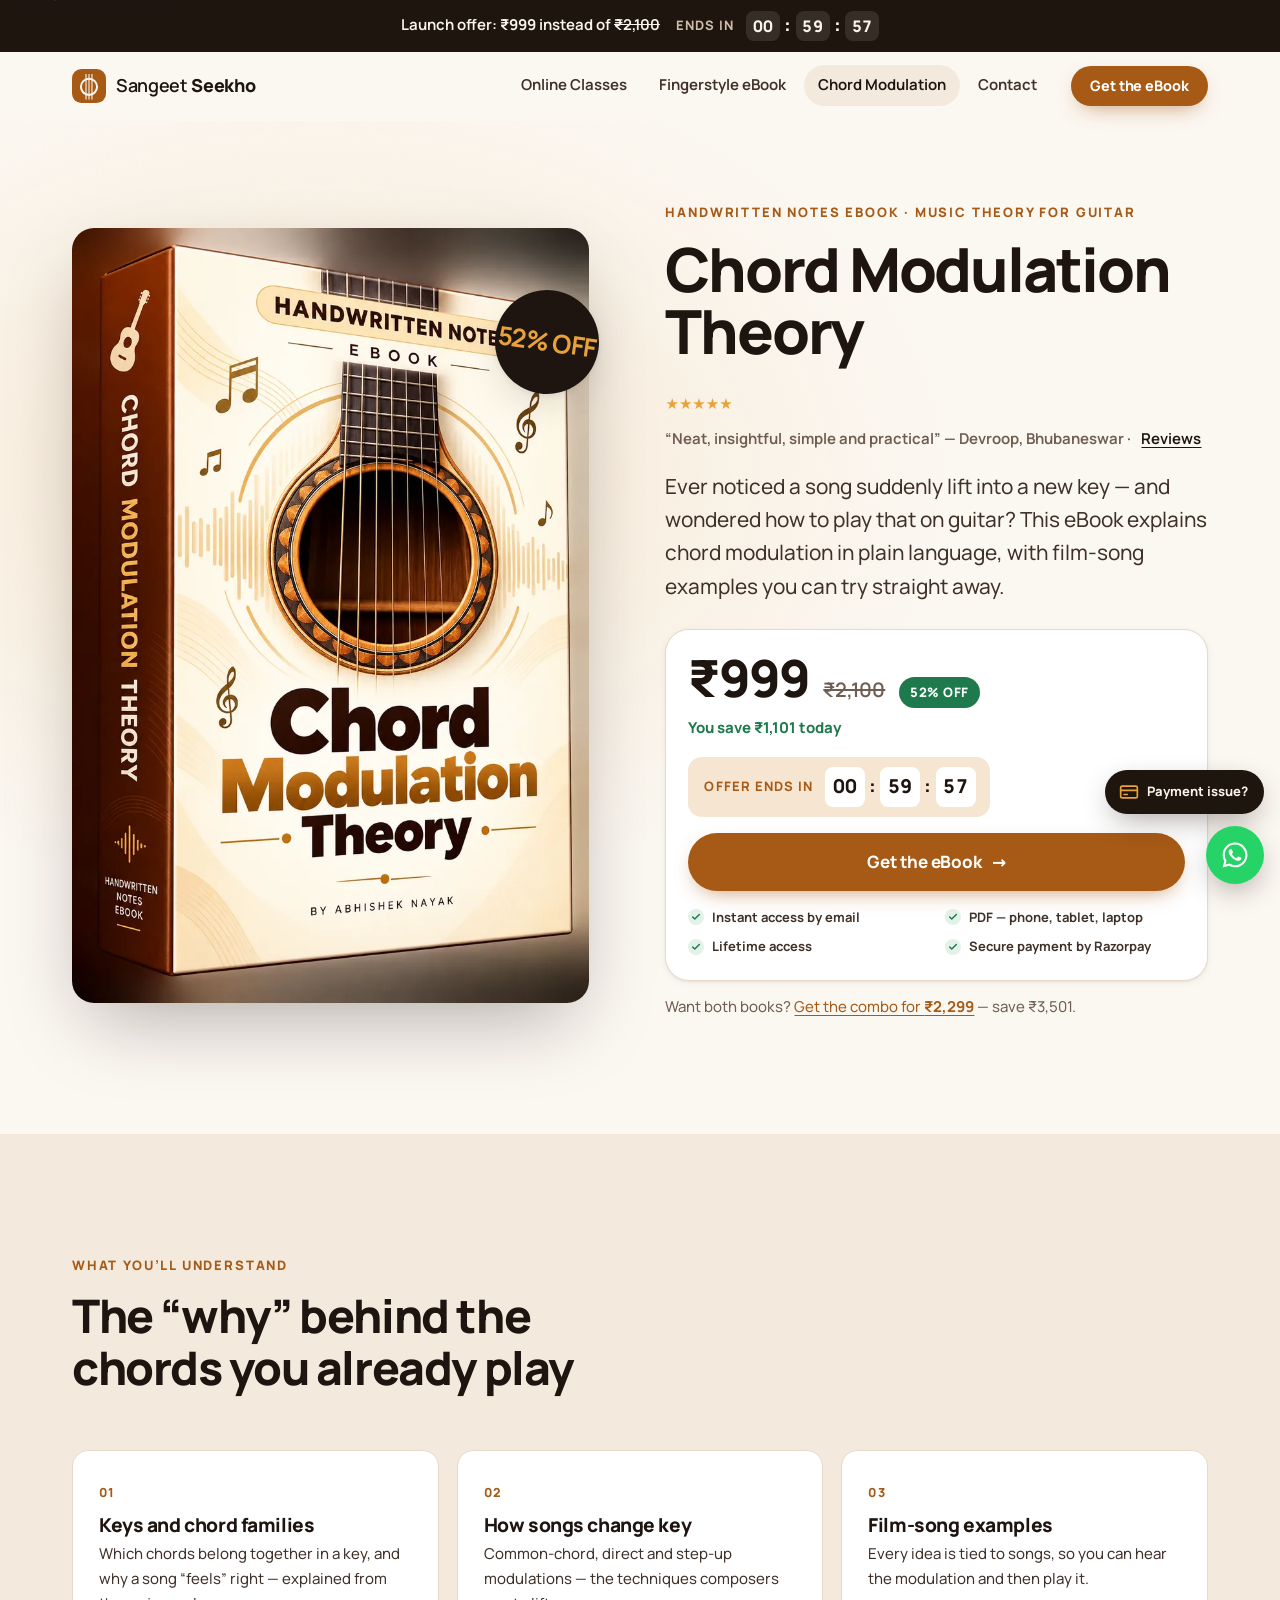
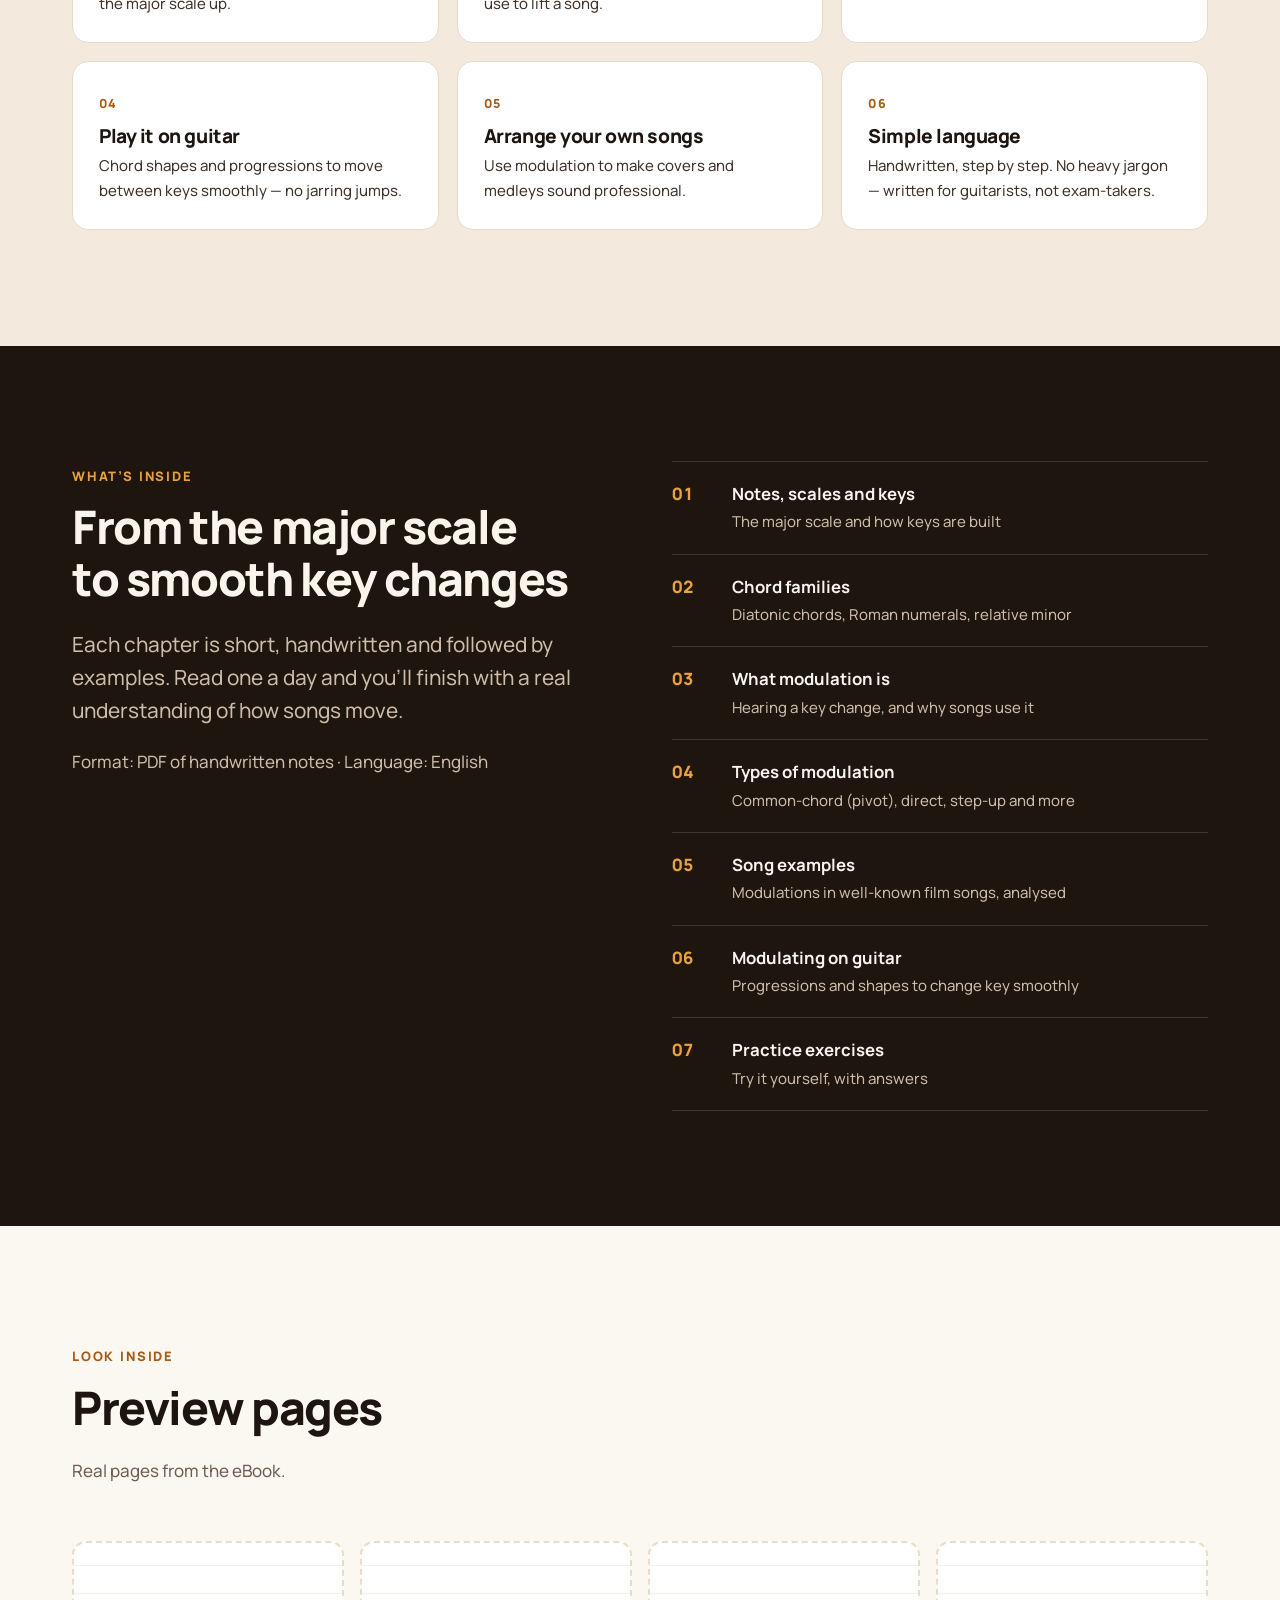
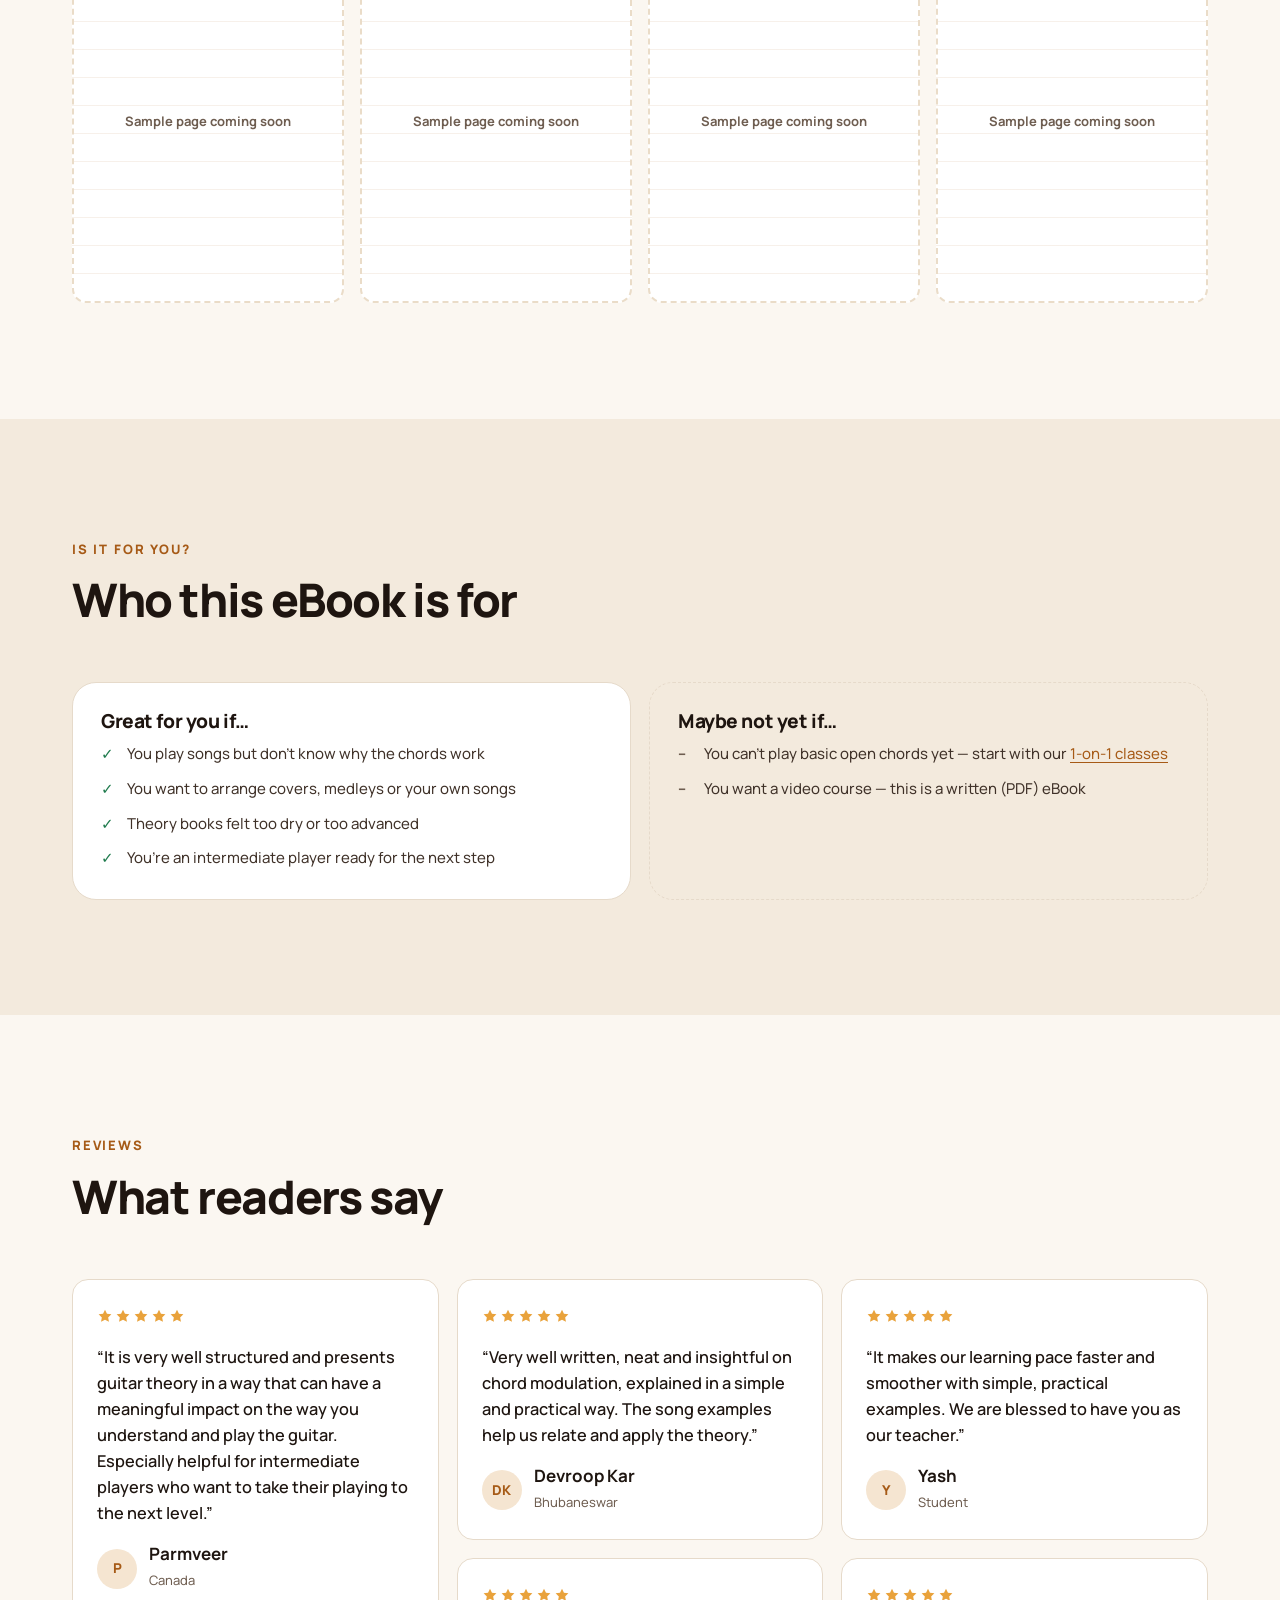
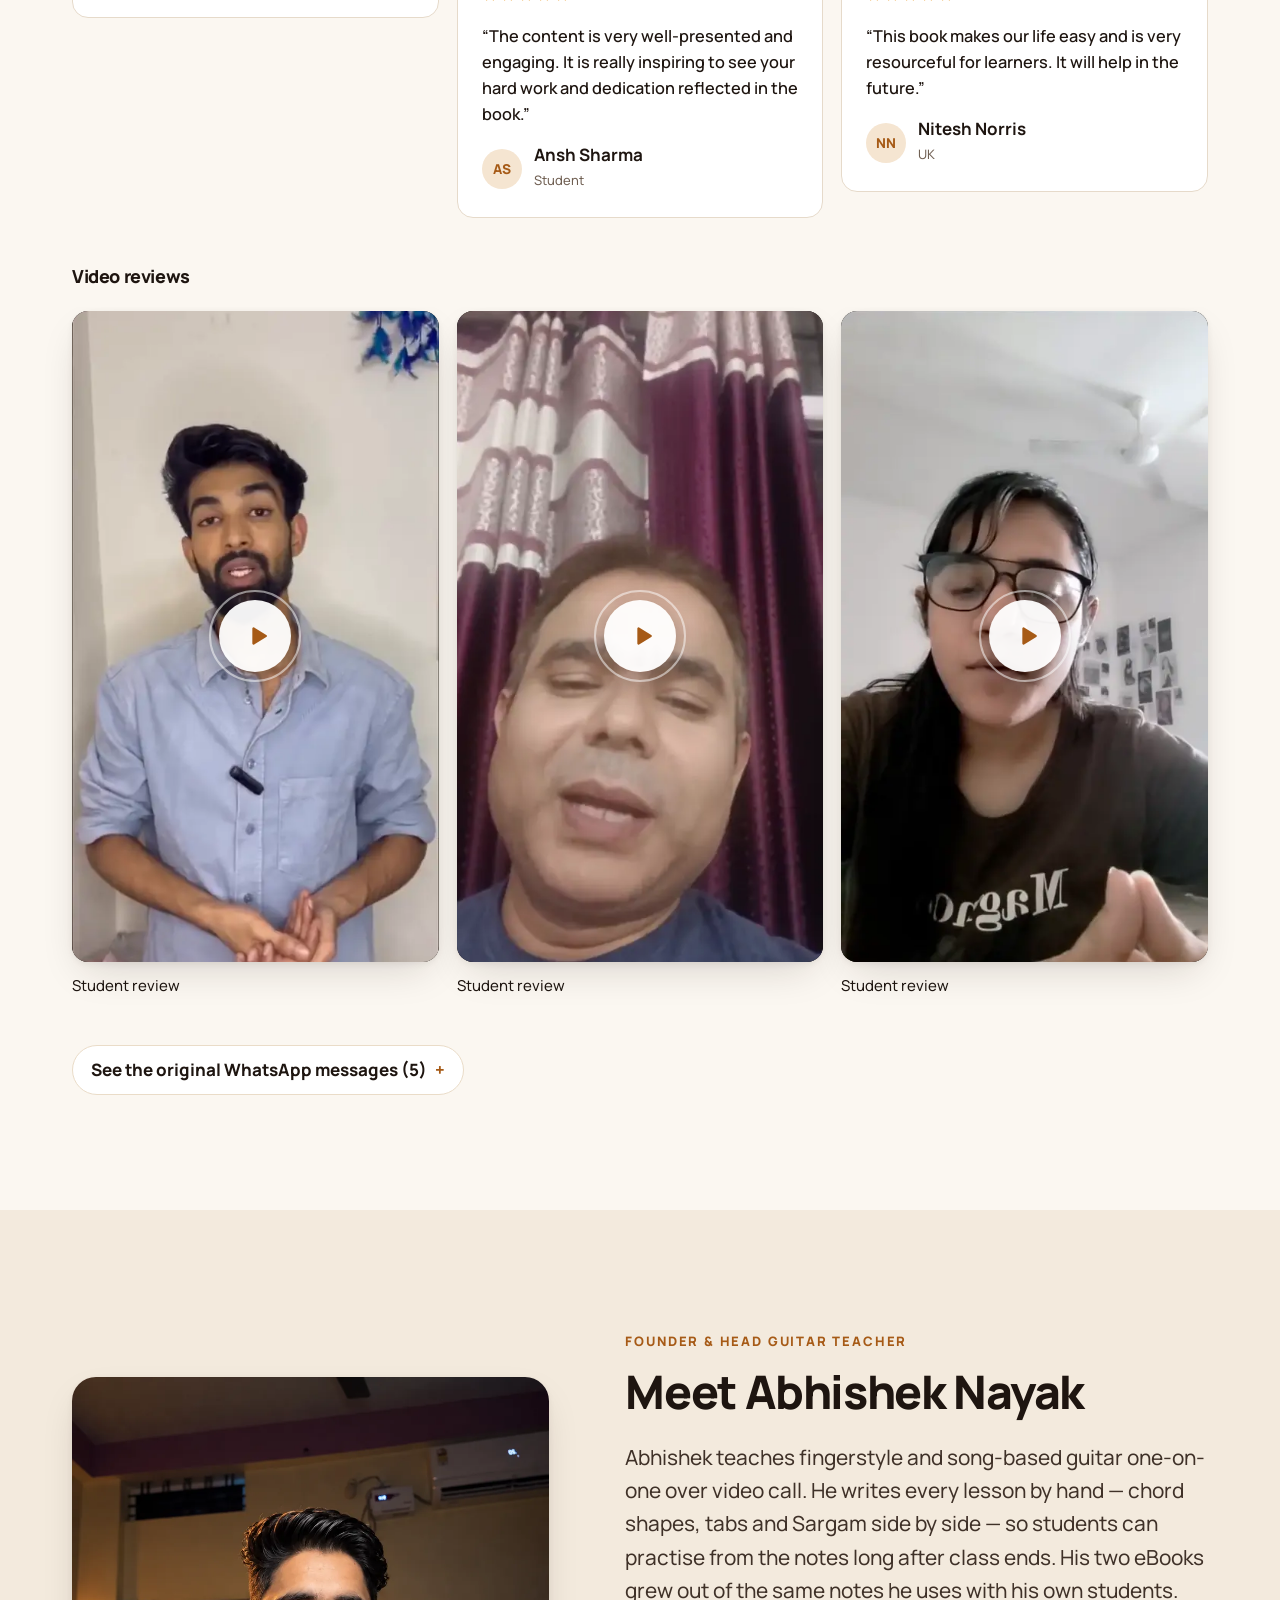
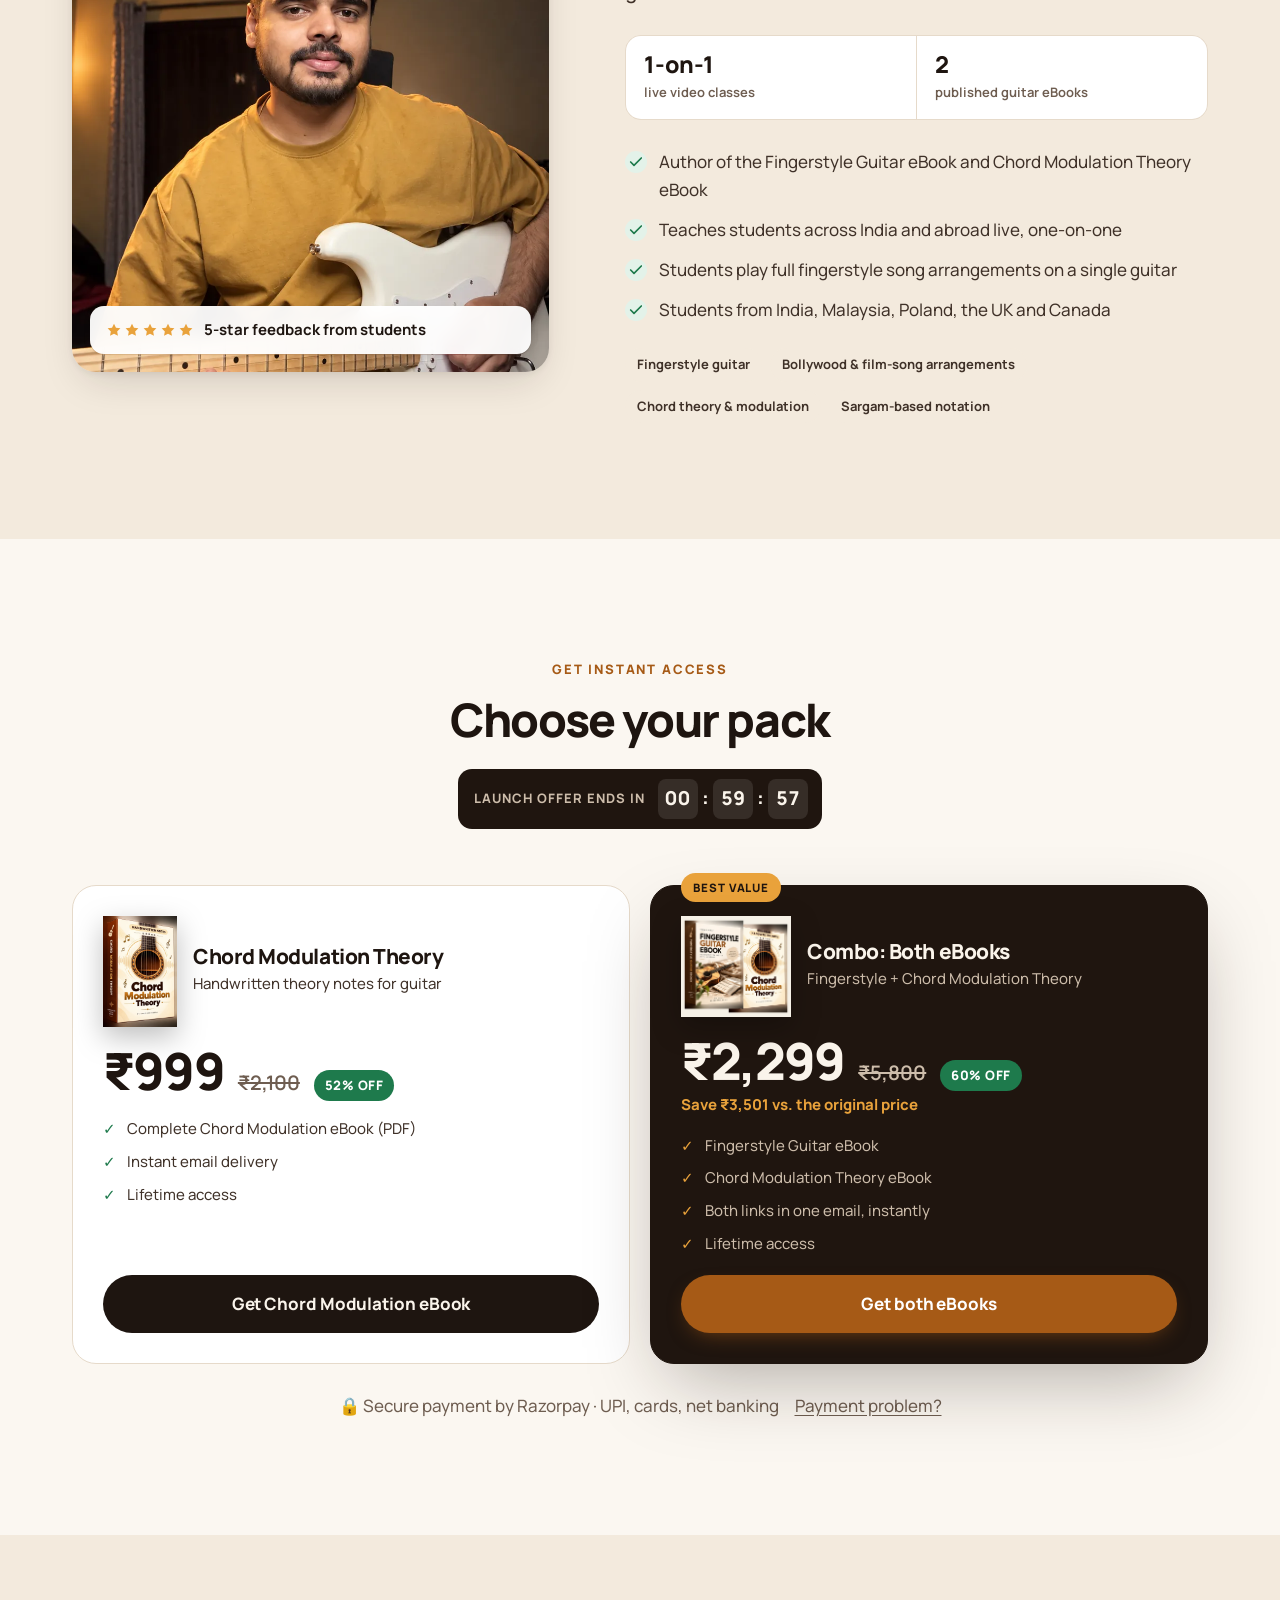
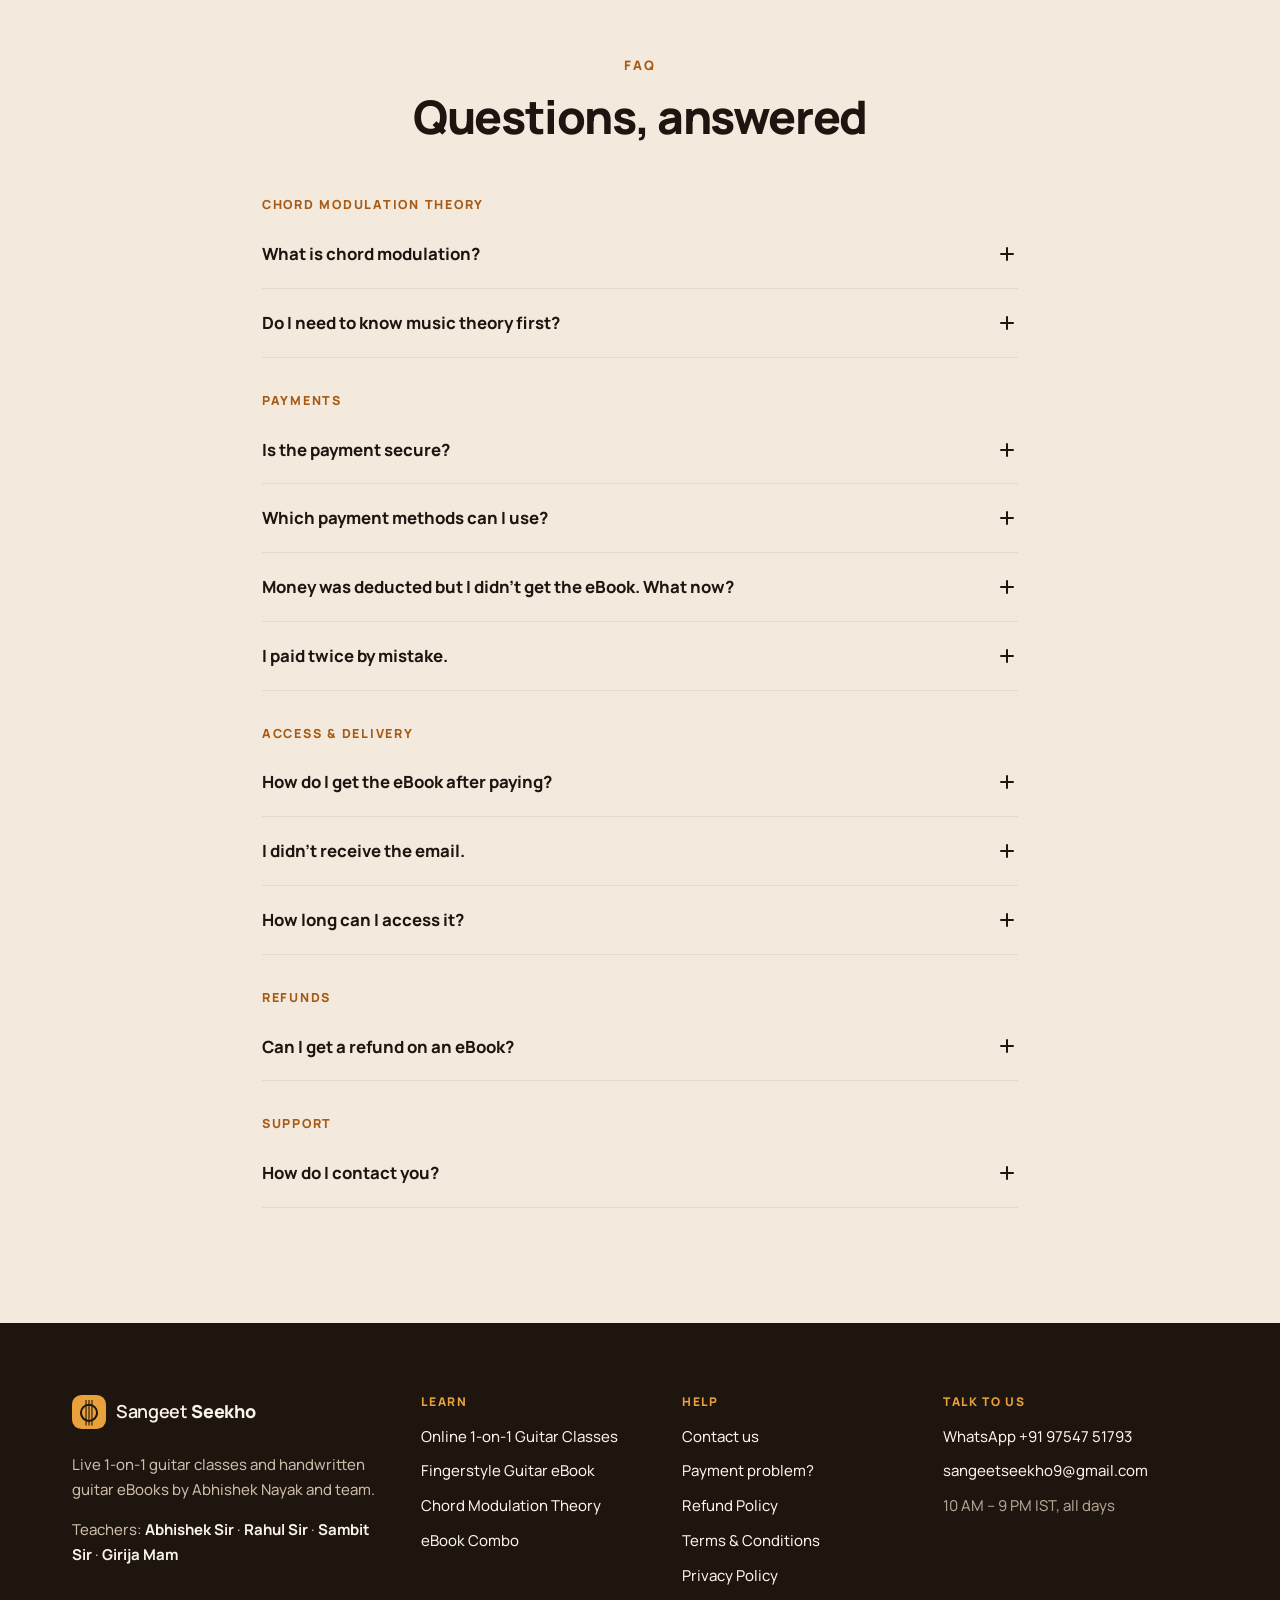
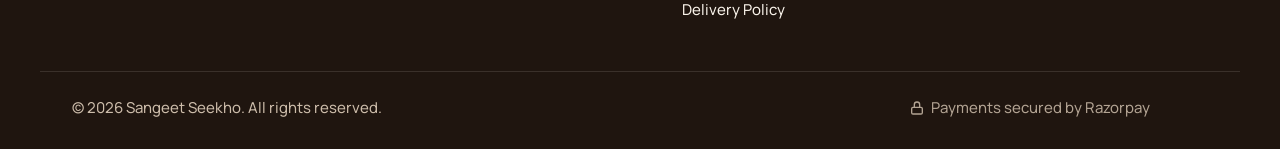
==== chord-modulation-theory/index.html @ 3597a242 "Add files via upload" ====
<!doctype html>
<html lang="en-IN">
<head>
  <meta charset="utf-8">
  <meta name="viewport" content="width=device-width, initial-scale=1, viewport-fit=cover">
  <title>Chord Modulation Theory eBook — Handwritten Notes | Sangeet Seekho</title>
  <meta name="description" content="Chord Modulation Theory eBook by Abhishek Nayak: understand how and why songs change key, with film-song examples, explained simply for guitarists. Instant PDF access.">
  <link rel="canonical" href="https://sangeetseekho.com/chord-modulation-theory/">
  <meta name="theme-color" content="#1F150F">
  <meta property="og:type" content="product">
  <meta property="og:site_name" content="Sangeet Seekho">
  <meta property="og:locale" content="en_IN">
  <meta property="og:url" content="https://sangeetseekho.com/chord-modulation-theory/">
  <meta property="og:title" content="Chord Modulation Theory eBook — Handwritten Notes">
  <meta property="og:description" content="How and why songs change key — explained simply for guitarists, with film-song examples. Instant PDF access.">
  <meta property="og:image" content="https://sangeetseekho.com/assets/img/og/og-chord-modulation.jpg">
  <meta property="og:image:width" content="1200">
  <meta property="og:image:height" content="630">
  <meta name="twitter:card" content="summary_large_image">
  <meta name="twitter:image" content="https://sangeetseekho.com/assets/img/og/og-chord-modulation.jpg">
  <link rel="icon" href="/favicon.ico" sizes="any">
  <link rel="icon" type="image/png" sizes="192x192" href="/assets/img/brand/icon-192.png">
  <link rel="apple-touch-icon" href="/assets/img/brand/icon-180.png">
  <link rel="manifest" href="/site.webmanifest">
  <link rel="preload" href="/assets/fonts/manrope-latin.woff2" as="font" type="font/woff2" crossorigin>
  <link rel="preconnect" href="https://checkout.razorpay.com">
  <link rel="preload" as="image" type="image/webp" href="/assets/img/ebooks/chord-modulation-cover.webp">
  <link rel="stylesheet" href="/css/base.css">
  <link rel="stylesheet" href="/css/components.css">
  <link rel="stylesheet" href="/css/sections.css">
  <script type="module" src="/js/pages/ebook.js"></script>
</head>
<body class="page-ebook" data-product="chord">
  <div class="offer-bar">
    <div class="container">
      <span>Launch offer: <b data-price="chord"></b> instead of <s data-mrp="chord"></s></span>
      <span class="offer-timer" data-offer-timer><span class="offer-timer-label" data-offer-label>Ends in</span><span class="offer-timer-clock"><span data-t="h">01</span>:<span data-t="m">00</span>:<span data-t="s">00</span></span></span>
    </div>
  </div>
  <header class="site-header" data-site-header></header>

  <main id="main">
    <section class="pdp-hero" aria-labelledby="pdp-title">
      <div class="container pdp-grid">
        <div class="pdp-cover">
          <picture>
            <source type="image/webp" srcset="/assets/img/ebooks/chord-modulation-cover-480.webp 480w, /assets/img/ebooks/chord-modulation-cover.webp 800w" sizes="(max-width: 900px) 320px, 520px">
            <img src="/assets/img/ebooks/chord-modulation-cover.jpg" alt="Chord Modulation Theory eBook cover — handwritten notes by Abhishek Nayak" width="800" height="1200" fetchpriority="high">
          </picture>
          <div class="pdp-cover-badge" aria-hidden="true"><span><b data-off="chord"></b></span></div>
        </div>
        <div class="pdp-copy">
          <p class="eyebrow">Handwritten notes eBook · Music theory for guitar</p>
          <h1 id="pdp-title">Chord Modulation Theory</h1>
          <p class="pdp-rating"><span class="stars" aria-hidden="true">★★★★★</span> “Neat, insightful, simple and practical” — Devroop, Bhubaneswar · <a href="#reviews">Reviews</a></p>
          <p class="lead">Ever noticed a song suddenly lift into a new key — and wondered how to play that on guitar? This eBook explains chord modulation in plain language, with film-song examples you can try straight away.</p>
          <div class="pdp-buy">
            <div>
              <div class="price"><span class="price-now" data-price="chord"></span><span class="price-was" data-mrp="chord"></span><span class="price-off" data-off="chord"></span></div>
              <p class="price-save">You save <span data-save="chord"></span> today</p>
            </div>
            <span class="offer-timer offer-timer--light" data-offer-timer><span class="offer-timer-label" data-offer-label>Offer ends in</span><span class="offer-timer-clock"><span data-t="h">01</span>:<span data-t="m">00</span>:<span data-t="s">00</span></span></span>
            <button type="button" class="btn btn--primary btn--lg btn--block" data-buy="chord" data-hero-cta>Get the eBook <span class="btn-arrow">→</span></button>
            <ul class="pdp-assure">
              <li>Instant access by email</li><li>PDF — phone, tablet, laptop</li><li>Lifetime access</li><li>Secure payment by Razorpay</li>
            </ul>
          </div>
          <p class="returning-note" data-returning hidden></p>
          <p class="muted" style="margin-top:14px;font-size:.9375rem">Want both books? <a href="#combo">Get the combo for <b data-price="combo"></b></a> — save <span data-save="combo"></span>.</p>
        </div>
      </div>
    </section>

    <section class="section section--sand" aria-labelledby="benefits-title">
      <div class="container">
        <div class="section-head"><p class="eyebrow">What you’ll understand</p><h2 id="benefits-title">The “why” behind the chords you already play</h2></div>
        <!-- ✏️ EDIT benefits -->
        <div class="benefits">
          <article class="benefit" data-reveal><span class="benefit-num">01</span><h3>Keys and chord families</h3><p>Which chords belong together in a key, and why a song “feels” right — explained from the major scale up.</p></article>
          <article class="benefit" data-reveal><span class="benefit-num">02</span><h3>How songs change key</h3><p>Common-chord, direct and step-up modulations — the techniques composers use to lift a song.</p></article>
          <article class="benefit" data-reveal><span class="benefit-num">03</span><h3>Film-song examples</h3><p>Every idea is tied to songs, so you can hear the modulation and then play it.</p></article>
          <article class="benefit" data-reveal><span class="benefit-num">04</span><h3>Play it on guitar</h3><p>Chord shapes and progressions to move between keys smoothly — no jarring jumps.</p></article>
          <article class="benefit" data-reveal><span class="benefit-num">05</span><h3>Arrange your own songs</h3><p>Use modulation to make covers and medleys sound professional.</p></article>
          <article class="benefit" data-reveal><span class="benefit-num">06</span><h3>Simple language</h3><p>Handwritten, step by step. No heavy jargon — written for guitarists, not exam-takers.</p></article>
        </div>
      </div>
    </section>

    <section class="section section--dark" aria-labelledby="inside-title">
      <div class="container inside">
        <div>
          <p class="eyebrow">What’s inside</p>
          <h2 id="inside-title">From the major scale to smooth key changes</h2>
          <p class="lead">Each chapter is short, handwritten and followed by examples. Read one a day and you’ll finish with a real understanding of how songs move.</p>
          <p class="muted" style="color:var(--on-dark-muted)">Format: PDF of handwritten notes · Language: English</p>
        </div>
        <!-- ✏️ SAMPLE chapter list — replace with the real table of contents -->
        <ol class="chapters">
          <li><div><b>Notes, scales and keys</b><span>The major scale and how keys are built</span></div></li>
          <li><div><b>Chord families</b><span>Diatonic chords, Roman numerals, relative minor</span></div></li>
          <li><div><b>What modulation is</b><span>Hearing a key change, and why songs use it</span></div></li>
          <li><div><b>Types of modulation</b><span>Common-chord (pivot), direct, step-up and more</span></div></li>
          <li><div><b>Song examples</b><span>Modulations in well-known film songs, analysed</span></div></li>
          <li><div><b>Modulating on guitar</b><span>Progressions and shapes to change key smoothly</span></div></li>
          <li><div><b>Practice exercises</b><span>Try it yourself, with answers</span></div></li>
        </ol>
      </div>
    </section>

    <section class="section" aria-labelledby="preview-title">
      <div class="container">
        <div class="section-head"><p class="eyebrow">Look inside</p><h2 id="preview-title">Preview pages</h2><p class="muted">Real pages from the eBook.</p></div>
        <!-- ✏️ Replace a placeholder with: <figure class="preview"><img src="/assets/img/ebooks/previews/chord-1.jpg" alt="Page from the Chord Modulation eBook" loading="lazy"></figure> -->
        <div class="previews">
          <figure class="preview preview--empty">Sample page coming soon</figure>
          <figure class="preview preview--empty">Sample page coming soon</figure>
          <figure class="preview preview--empty">Sample page coming soon</figure>
          <figure class="preview preview--empty">Sample page coming soon</figure>
        </div>
      </div>
    </section>

    <section class="section section--sand" aria-labelledby="who-title">
      <div class="container">
        <div class="section-head"><p class="eyebrow">Is it for you?</p><h2 id="who-title">Who this eBook is for</h2></div>
        <div class="who">
          <div class="who-card"><h3>Great for you if…</h3><ul>
            <li>You play songs but don’t know why the chords work</li>
            <li>You want to arrange covers, medleys or your own songs</li>
            <li>Theory books felt too dry or too advanced</li>
            <li>You’re an intermediate player ready for the next step</li>
          </ul></div>
          <div class="who-card who-card--no"><h3>Maybe not yet if…</h3><ul>
            <li>You can’t play basic open chords yet — start with our <a href="/">1-on-1 classes</a></li>
            <li>You want a video course — this is a written (PDF) eBook</li>
          </ul></div>
        </div>
      </div>
    </section>

    <section class="section" id="reviews" aria-labelledby="reviews-title">
      <div class="container">
        <div class="section-head"><p class="eyebrow">Reviews</p><h2 id="reviews-title">What readers say</h2></div>
        <div data-reviews="chord" data-review-kinds="text,video,image"></div>
      </div>
    </section>

    <section class="section section--sand" aria-labelledby="teacher-title">
      <div class="container"><div class="founder" data-founder></div></div>
    </section>

    <section class="section" id="pricing" aria-labelledby="pricing-title">
      <div class="container">
        <div class="section-head section-head--center">
          <p class="eyebrow">Get instant access</p>
          <h2 id="pricing-title">Choose your pack</h2>
          <span class="offer-timer" data-offer-timer><span class="offer-timer-label" data-offer-label>Launch offer ends in</span><span class="offer-timer-clock"><span data-t="h">01</span>:<span data-t="m">00</span>:<span data-t="s">00</span></span></span>
        </div>
        <div class="pricing">
          <article class="plan">
            <div class="plan-top">
              <picture><source srcset="/assets/img/ebooks/chord-modulation-cover-480.webp" type="image/webp"><img src="/assets/img/ebooks/chord-modulation-cover-480.jpg" alt="" width="480" height="720" loading="lazy"></picture>
              <div><h3>Chord Modulation Theory</h3><p class="plan-sub">Handwritten theory notes for guitar</p></div>
            </div>
            <div>
              <div class="price"><span class="price-now" data-price="chord"></span><span class="price-was" data-mrp="chord"></span><span class="price-off" data-off="chord"></span></div>
              <ul style="margin-top:16px"><li>Complete Chord Modulation eBook (PDF)</li><li>Instant email delivery</li><li>Lifetime access</li></ul>
            </div>
            <button type="button" class="btn btn--dark btn--lg btn--block" data-buy="chord">Get Chord Modulation eBook</button>
          </article>
          <article class="plan plan--best" id="combo">
            <span class="plan-ribbon">Best value</span>
            <div class="plan-top">
              <picture><source srcset="/assets/img/ebooks/combo-covers.webp" type="image/webp"><img src="/assets/img/ebooks/combo-covers.jpg" alt="" width="900" height="825" loading="lazy" style="width:110px"></picture>
              <div><h3>Combo: Both eBooks</h3><p class="plan-sub">Fingerstyle + Chord Modulation Theory</p></div>
            </div>
            <div>
              <div class="price"><span class="price-now" data-price="combo"></span><span class="price-was" data-mrp="combo"></span><span class="price-off" data-off="combo"></span></div>
              <p class="price-save">Save <span data-save="combo"></span> vs. the original price</p>
              <ul style="margin-top:16px"><li>Fingerstyle Guitar eBook</li><li>Chord Modulation Theory eBook</li><li>Both links in one email, instantly</li><li>Lifetime access</li></ul>
            </div>
            <button type="button" class="btn btn--primary btn--lg btn--block" data-buy="combo">Get both eBooks</button>
          </article>
        </div>
        <div class="pricing-foot muted"><span>🔒 Secure payment by Razorpay · UPI, cards, net banking</span><button type="button" class="linklike" data-open-payment-help>Payment problem?</button></div>
      </div>
    </section>

    <section class="section section--sand" id="faq" aria-labelledby="faq-title">
      <div class="container container--narrow">
        <div class="section-head section-head--center"><p class="eyebrow">FAQ</p><h2 id="faq-title">Questions, answered</h2></div>
        <div data-faq="chord,payments,access,refunds,support"></div>
      </div>
    </section>
  </main>

  <div class="buybar">
    <div class="buybar-price"><b data-price="chord"></b><s data-mrp="chord"></s><small>Chord Modulation Theory</small></div>
    <button type="button" class="btn btn--primary" data-buy="chord">Get the eBook</button>
  </div>
  <footer class="site-footer" data-site-footer></footer>
</body>
</html>
---- css/base.css ----
/* =========================================================
   SANGEET SEEKHO — DESIGN TOKENS + BASE
   Change brand colours here and the whole site follows.
   ========================================================= */
/* Manrope (self-hosted, SIL Open Font License) — variable weight 200–800 */
@font-face { font-family: 'Manrope'; font-style: normal; font-weight: 200 800; font-display: swap; src: url('/assets/fonts/manrope-latin.woff2') format('woff2'); unicode-range: U+0000-00FF, U+0131, U+0152-0153, U+02BB-02BC, U+02C6, U+02DA, U+02DC, U+0304, U+0308, U+0329, U+2000-206F, U+20AC, U+2122, U+2191, U+2193, U+2212, U+2215, U+FEFF, U+FFFD; }
@font-face { font-family: 'Manrope'; font-style: normal; font-weight: 200 800; font-display: swap; src: url('/assets/fonts/manrope-latin-ext.woff2') format('woff2'); unicode-range: U+0100-02BA, U+02BD-02C5, U+02C7-02CC, U+02CE-02D7, U+02DD-02FF, U+0304, U+0308, U+0329, U+1D00-1DBF, U+1E00-1E9F, U+1EF2-1EFF, U+2020, U+20A0-20AB, U+20AD-20C0, U+2113, U+2C60-2C7F, U+A720-A7FF; }

:root {
  /* Colour */
  --bg: #FBF7F1;            /* warm paper */
  --surface: #FFFFFF;
  --sand: #F3EADD;          /* alternate section */
  --sand-2: #EADCC8;
  --line: #E6DACA;
  --ink: #1E1510;           /* headings */
  --ink-2: #3F3128;         /* body */
  --muted: #6E5D50;
  --espresso: #1F150F;      /* dark sections */
  --espresso-2: #2C1F17;
  --on-dark: #FAF4EB;
  --on-dark-muted: #CDBDAB;
  --brand: #A65A16;         /* copper — buttons, links (AA on white) */
  --brand-hover: #8E4C12;
  --brand-soft: #F5E5D1;
  --gold: #E9A23B;          /* accents on dark */
  --success: #1E7A4C;
  --success-soft: #E3F2E9;
  --danger: #B3261E;
  --danger-soft: #FBE9E7;
  --warn: #8A5A00;
  --warn-soft: #FFF3D6;
  --wa: #25D366;
  --wa-ink: #0B2E1A;

  /* Type */
  --font: 'Manrope', system-ui, -apple-system, 'Segoe UI', Roboto, 'Helvetica Neue', Arial, sans-serif;
  --fs-xs: .8125rem;
  --fs-sm: .9375rem;
  --fs-base: 1.0625rem;
  --fs-lg: clamp(1.125rem, 1.05rem + .35vw, 1.3rem);
  --fs-h5: 1.125rem;
  --fs-h4: clamp(1.25rem, 1.15rem + .5vw, 1.5rem);
  --fs-h3: clamp(1.4rem, 1.2rem + .9vw, 1.9rem);
  --fs-h2: clamp(1.85rem, 1.45rem + 1.8vw, 2.9rem);
  --fs-h1: clamp(2.3rem, 1.6rem + 3.2vw, 4.25rem);

  /* Space & shape */
  --gutter: clamp(16px, 4vw, 32px);
  --section: clamp(64px, 9vw, 120px);
  --radius-sm: 10px;
  --radius: 16px;
  --radius-lg: 24px;
  --shadow-sm: 0 1px 2px rgba(31, 21, 15, .06), 0 2px 8px rgba(31, 21, 15, .05);
  --shadow: 0 2px 6px rgba(31, 21, 15, .06), 0 16px 40px -12px rgba(31, 21, 15, .18);
  --shadow-lg: 0 30px 80px -20px rgba(31, 21, 15, .35);
  --ease: cubic-bezier(.2, .7, .2, 1);
  --header-h: 68px;
  --float-bottom: 16px;
}

*, *::before, *::after { box-sizing: border-box; }
html { -webkit-text-size-adjust: 100%; text-size-adjust: 100%; scroll-behavior: smooth; scroll-padding-top: calc(var(--header-h) + 12px); }
@media (prefers-reduced-motion: reduce) { html { scroll-behavior: auto; } *, *::before, *::after { animation-duration: .01ms !important; transition-duration: .01ms !important; } }
html.dialog-open { overflow: hidden; }
body {
  margin: 0; background: var(--bg); color: var(--ink-2);
  font-family: var(--font); font-size: var(--fs-base); line-height: 1.65; font-weight: 450;
  -webkit-font-smoothing: antialiased; -moz-osx-font-smoothing: grayscale; text-rendering: optimizeLegibility;
  overflow-x: hidden;
}
img, video, svg, picture { display: block; max-width: 100%; }
img { height: auto; }
a { color: var(--brand); text-underline-offset: 3px; text-decoration-thickness: 1px; }
a:hover { color: var(--brand-hover); }
button, input, select, textarea { font: inherit; color: inherit; }
button { cursor: pointer; }
p { margin: 0 0 1em; }
ul, ol { margin: 0; padding: 0; }
h1, h2, h3, h4, h5 { color: var(--ink); margin: 0 0 .5em; line-height: 1.12; letter-spacing: -.022em; font-weight: 800; text-wrap: balance; }
h1, .h1 { font-size: var(--fs-h1); letter-spacing: -.035em; line-height: 1.02; }
h2, .h2 { font-size: var(--fs-h2); letter-spacing: -.03em; }
h3, .h3 { font-size: var(--fs-h3); }
.h4 { font-size: var(--fs-h4); font-weight: 750; }
.h5 { font-size: var(--fs-h5); font-weight: 750; letter-spacing: -.01em; }
.lead { font-size: var(--fs-lg); line-height: 1.6; color: var(--ink-2); max-width: 62ch; }
.muted { color: var(--muted); }
small { font-size: var(--fs-xs); }
code { font-family: ui-monospace, SFMono-Regular, Menlo, monospace; font-size: .9em; background: var(--sand); padding: .1em .4em; border-radius: 6px; }

:focus-visible { outline: 3px solid var(--gold); outline-offset: 3px; border-radius: 6px; }
.visually-hidden { position: absolute !important; width: 1px; height: 1px; padding: 0; margin: -1px; overflow: hidden; clip: rect(0 0 0 0); white-space: nowrap; border: 0; }
.skip-link { position: fixed; left: 12px; top: 10px; transform: translateY(-200%); background: var(--ink); color: #fff; padding: 10px 16px; border-radius: 10px; z-index: 1000; font-weight: 700; }
.skip-link:focus { transform: none; color: #fff; }

.container { width: 100%; max-width: 1200px; margin-inline: auto; padding-inline: var(--gutter); }
.container--narrow { max-width: 820px; }
.section { padding-block: var(--section); }
.section--sand { background: var(--sand); }
.section--dark { background: var(--espresso); color: var(--on-dark-muted); }
.section--dark h1, .section--dark h2, .section--dark h3, .section--dark h4 { color: var(--on-dark); }
.section--dark .lead { color: var(--on-dark-muted); }
.section--tight { padding-block: clamp(40px, 6vw, 72px); }

.eyebrow { display: inline-flex; align-items: center; gap: 8px; font-size: var(--fs-xs); font-weight: 800; letter-spacing: .14em; text-transform: uppercase; color: var(--brand); margin: 0 0 14px; }
.eyebrow svg { width: 14px; height: 14px; }
.section--dark .eyebrow { color: var(--gold); }
.section-head { max-width: 760px; margin-bottom: clamp(32px, 5vw, 56px); }
.section-head--center { margin-inline: auto; text-align: center; }
.section-head--center .lead { margin-inline: auto; }
.sub-title { font-size: var(--fs-h5); font-weight: 800; margin: 48px 0 20px; }

/* Reveal animation (subtle; disabled for reduced motion) */
.js [data-reveal] { opacity: 0; transform: translateY(18px); transition: opacity .7s var(--ease), transform .7s var(--ease); }
.js [data-reveal].is-in { opacity: 1; transform: none; }

/* Header placeholder keeps layout stable before JS renders */
[data-site-header] { min-height: var(--header-h); }

/* Spam trap (bots fill it, humans never see it) */
.hp-field { position: absolute !important; left: -9999px !important; width: 1px; height: 1px; overflow: hidden; }
---- css/components.css ----
/* =========================================================
   COMPONENTS — header, buttons, forms, dialogs, floaters, video …
   ========================================================= */

/* ---------- Header ---------- */
.site-header { position: sticky; top: 0; z-index: 50; background: rgba(251, 247, 241, .86); backdrop-filter: saturate(160%) blur(14px); -webkit-backdrop-filter: saturate(160%) blur(14px); border-bottom: 1px solid transparent; transition: border-color .2s, box-shadow .2s; }
.site-header.is-scrolled { border-bottom-color: var(--line); box-shadow: 0 6px 24px -18px rgba(31, 21, 15, .4); }
.header-inner { display: flex; align-items: center; gap: 20px; height: var(--header-h); }
.logo { display: inline-flex; align-items: center; gap: 10px; color: var(--ink); text-decoration: none; font-weight: 600; font-size: 1.12rem; letter-spacing: -.02em; flex-shrink: 0; }
.logo:hover { color: var(--ink); }
.logo b { font-weight: 800; margin-left: .22em; }
.logo-mark { color: var(--brand); flex-shrink: 0; }
.logo--light { color: var(--on-dark); --logo-ink: var(--espresso); }
.logo--light .logo-mark { color: var(--gold); }
.logo--light:hover { color: var(--on-dark); }
.nav { margin-left: auto; }
.nav-list { list-style: none; display: flex; gap: 4px; }
.nav-list a { display: block; padding: 8px 14px; border-radius: 999px; color: var(--ink-2); text-decoration: none; font-weight: 650; font-size: var(--fs-sm); transition: background .15s, color .15s; }
.nav-list a:hover { background: var(--sand); color: var(--ink); }
.nav-list a[aria-current="page"] { color: var(--ink); background: var(--sand); }
.nav-toggle { display: none; background: none; border: 0; padding: 10px; margin-right: -10px; color: var(--ink); border-radius: 10px; }
@media (max-width: 920px) {
  .nav-toggle { display: inline-flex; }
  .header-cta { margin-left: auto; white-space: nowrap; }
  .nav { position: absolute; inset: var(--header-h) 0 auto 0; background: var(--bg); border-bottom: 1px solid var(--line); box-shadow: var(--shadow); padding: 8px var(--gutter) 18px; display: none; }
  .nav-open .nav { display: block; animation: drop .2s var(--ease); }
  .nav-list { flex-direction: column; gap: 2px; }
  .nav-list a { padding: 14px 12px; font-size: 1.05rem; border-radius: 12px; }
}
@media (max-width: 380px) { .header-cta { padding-inline: 12px; font-size: .8125rem; } .logo { font-size: 1rem; } }
@keyframes drop { from { opacity: 0; transform: translateY(-6px); } }

/* ---------- Buttons ---------- */
.btn { --bh: 48px; position: relative; display: inline-flex; align-items: center; justify-content: center; gap: 10px; min-height: var(--bh); padding: 0 24px; border-radius: 999px; border: 1.5px solid transparent; font-weight: 750; font-size: 1rem; letter-spacing: -.005em; text-decoration: none; line-height: 1.2; transition: transform .15s var(--ease), background .15s, box-shadow .15s, border-color .15s, color .15s; -webkit-tap-highlight-color: transparent; overflow: hidden; text-align: center; }
.btn:active { transform: translateY(1px) scale(.99); }
.btn--sm { --bh: 40px; padding: 0 18px; font-size: .9rem; }
.btn--lg { --bh: 58px; padding: 0 30px; font-size: 1.0625rem; }
.btn--block { width: 100%; }
.btn--primary { background: var(--brand); color: #fff; box-shadow: 0 8px 22px -10px rgba(166, 90, 22, .75); }
.btn--primary:hover { background: var(--brand-hover); color: #fff; box-shadow: 0 12px 28px -10px rgba(166, 90, 22, .8); }
.btn--dark { background: var(--ink); color: var(--on-dark); }
.btn--dark:hover { background: #000; color: #fff; }
.btn--ghost { background: transparent; border-color: var(--sand-2); color: var(--ink); }
.btn--ghost:hover { border-color: var(--ink); color: var(--ink); background: rgba(255,255,255,.5); }
.section--dark .btn--ghost, .hero .btn--ghost { color: var(--on-dark); border-color: rgba(250, 244, 235, .3); }
.section--dark .btn--ghost:hover, .hero .btn--ghost:hover { border-color: var(--on-dark); background: rgba(255,255,255,.06); color: #fff; }
.btn--whatsapp { background: var(--wa); color: var(--wa-ink); }
.btn--whatsapp:hover { background: #1fc05b; color: var(--wa-ink); }
.btn svg { flex-shrink: 0; }
.btn[disabled], .btn[aria-disabled="true"] { cursor: default; }
.btn-arrow { transition: transform .2s var(--ease); }
.btn:hover .btn-arrow { transform: translateX(3px); }
.linklike { background: none; border: 0; padding: 0; color: inherit; text-decoration: underline; text-underline-offset: 3px; font: inherit; }

/* 7-second final CTA countdown state */
.btn.is-counting { background: var(--espresso); color: var(--on-dark); box-shadow: none; justify-content: space-between; padding-inline: 22px; }
.btn.is-counting .cd-bar { position: absolute; inset: 0 auto 0 0; width: 0; background: linear-gradient(90deg, var(--brand), #C77A2E); z-index: 0; }
.btn.cd-run .cd-bar { animation: cdfill var(--cd-duration, 7s) linear forwards; }
.btn.is-counting .cd-text, .btn.is-counting .cd-num { position: relative; z-index: 1; }
.btn.is-counting .cd-num { display: inline-grid; place-items: center; width: 34px; height: 34px; border-radius: 50%; background: rgba(255,255,255,.16); font-variant-numeric: tabular-nums; font-weight: 800; }
@keyframes cdfill { to { width: 100%; } }
.cta-cancel { display: block; margin: 10px auto 0; background: none; border: 0; color: var(--muted); font-weight: 650; font-size: var(--fs-sm); text-decoration: underline; text-underline-offset: 3px; padding: 6px 10px; }

/* ---------- Chips / tags / stars ---------- */
.chip-row { display: flex; flex-wrap: wrap; gap: 8px; }
.chip { display: inline-flex; align-items: center; padding: 6px 12px; border-radius: 999px; background: var(--sand); color: var(--ink-2); font-size: var(--fs-xs); font-weight: 700; }
.chip-row--sm .chip { padding: 4px 10px; font-size: .75rem; }
.tag { display: inline-block; margin-left: 8px; padding: 2px 8px; border-radius: 999px; background: var(--ink); color: var(--gold); font-size: .6875rem; font-weight: 800; letter-spacing: .06em; text-transform: uppercase; vertical-align: 2px; }
.stars { display: inline-flex; gap: 2px; color: var(--gold); }
.check-list { list-style: none; display: grid; gap: 12px; margin: 0 0 24px; }
.check-list li { display: flex; gap: 12px; align-items: flex-start; }
.check-list svg { flex-shrink: 0; margin-top: 3px; color: var(--success); background: var(--success-soft); border-radius: 50%; padding: 3px; width: 22px; height: 22px; }
.section--dark .check-list svg { color: var(--gold); background: rgba(233, 162, 59, .14); }

/* ---------- Forms ---------- */
.form { display: grid; gap: 18px; }
.form-row { display: grid; gap: 18px; grid-template-columns: 1fr 1fr; }
@media (max-width: 640px) { .form-row { grid-template-columns: 1fr; } }
.field { display: grid; gap: 7px; }
.field[hidden] { display: none; }
.field label, .field .label { font-weight: 700; font-size: var(--fs-sm); color: var(--ink); }
.field label small { font-weight: 500; color: var(--muted); }
.field input, .field select, .field textarea {
  width: 100%; min-height: 52px; padding: 13px 16px; background: var(--surface); border: 1.5px solid var(--line); border-radius: 12px;
  font-size: 16px; /* ≥16px stops iOS zoom */ color: var(--ink); transition: border-color .15s, box-shadow .15s; -webkit-appearance: none; appearance: none;
}
.field textarea { min-height: 110px; resize: vertical; line-height: 1.5; }
.field select { background-image: url("data:image/svg+xml,%3Csvg xmlns='http://www.w3.org/2000/svg' width='12' height='8' viewBox='0 0 12 8'%3E%3Cpath d='M1 1.5 6 6.5l5-5' fill='none' stroke='%236E5D50' stroke-width='1.8' stroke-linecap='round'/%3E%3C/svg%3E"); background-repeat: no-repeat; background-position: right 16px center; padding-right: 40px; }
.field input:hover, .field select:hover, .field textarea:hover { border-color: var(--sand-2); }
.field input:focus, .field select:focus, .field textarea:focus { outline: none; border-color: var(--brand); box-shadow: 0 0 0 4px rgba(166, 90, 22, .14); }
.field.has-error input, .field.has-error select, .field.has-error textarea { border-color: var(--danger); }
.field-error { margin: 0; color: var(--danger); font-size: var(--fs-xs); font-weight: 650; min-height: 0; }
.field-error:empty { display: none; }
.check { display: flex; gap: 10px; align-items: center; font-size: var(--fs-sm); font-weight: 600; cursor: pointer; }
.check input { width: 20px; height: 20px; accent-color: var(--brand); }
.radio-cards { display: grid; grid-template-columns: 1fr 1fr; gap: 10px; }
.radio-card { position: relative; display: flex; align-items: center; gap: 10px; padding: 14px 16px; border: 1.5px solid var(--line); border-radius: 12px; background: var(--surface); font-weight: 700; cursor: pointer; }
.radio-card input { accent-color: var(--brand); width: 18px; height: 18px; }
.radio-card:has(input:checked) { border-color: var(--brand); background: var(--brand-soft); }
.form-status { margin: 0; padding: 12px 14px; border-radius: 12px; font-size: var(--fs-sm); font-weight: 650; display: flex; gap: 10px; align-items: center; }
.form-status--info { background: var(--sand); color: var(--ink-2); }
.form-status--success { background: var(--success-soft); color: var(--success); }
.form-status--warn { background: var(--warn-soft); color: var(--warn); }
.form-status--error { background: var(--danger-soft); color: var(--danger); }
.form-note { font-size: var(--fs-xs); color: var(--muted); margin: 0; text-align: center; }
.form-done { text-align: center; padding: 24px 8px; }
.form-done:focus { outline: none; }
.form-done .ty-badge { margin-inline: auto; }

/* Spinner */
.spinner { width: 18px; height: 18px; border-radius: 50%; border: 2.5px solid currentColor; border-right-color: transparent; animation: spin .8s linear infinite; display: inline-block; flex-shrink: 0; }
.spinner--lg { width: 40px; height: 40px; border-width: 3.5px; color: var(--brand); }
@keyframes spin { to { transform: rotate(360deg); } }

/* ---------- Dialog / bottom sheet ---------- */
dialog.sheet { border: 0; padding: 0; background: var(--bg); color: var(--ink-2); width: min(520px, calc(100vw - 32px)); max-height: min(92vh, 860px); border-radius: var(--radius-lg); box-shadow: var(--shadow-lg); overflow: hidden; }
dialog.sheet[open] { display: flex; flex-direction: column; animation: pop .25s var(--ease); }
dialog.sheet::backdrop { background: rgba(20, 13, 9, .58); backdrop-filter: blur(3px); }
@keyframes pop { from { opacity: 0; transform: translateY(14px) scale(.98); } }
.sheet-head { display: flex; justify-content: space-between; align-items: flex-start; gap: 16px; padding: 22px 22px 6px; }
.sheet-head .eyebrow { margin-bottom: 6px; }
.sheet-head h2 { margin: 0; }
.sheet-body { padding: 14px 22px 24px; overflow-y: auto; overscroll-behavior: contain; }
.icon-btn { display: inline-grid; place-items: center; width: 42px; height: 42px; flex-shrink: 0; border-radius: 50%; border: 0; background: var(--sand); color: var(--ink); }
.icon-btn:hover { background: var(--sand-2); }
.icon-btn[hidden] { display: none; }
@media (max-width: 600px) {
  dialog.sheet { width: 100vw; max-width: 100vw; margin: auto 0 0; border-radius: 22px 22px 0 0; max-height: 94vh; max-height: 94dvh; }
  dialog.sheet[open] { animation: up .28s var(--ease); }
  .sheet-body { padding-bottom: calc(24px + env(safe-area-inset-bottom)); }
}
@keyframes up { from { transform: translateY(40px); opacity: .4; } }

/* Checkout */
.opts { border: 0; padding: 0; margin: 0 0 4px; }
.opts-list { display: grid; gap: 10px; }
.opt { display: flex; gap: 12px; align-items: flex-start; padding: 14px 16px; border: 1.5px solid var(--line); border-radius: 14px; background: var(--surface); cursor: pointer; transition: border-color .15s, background .15s; }
.opt input { margin-top: 4px; width: 18px; height: 18px; accent-color: var(--brand); flex-shrink: 0; }
.opt:has(input:checked) { border-color: var(--brand); background: var(--brand-soft); }
.opt-body { display: grid; gap: 2px; }
.opt-name { font-weight: 750; color: var(--ink); line-height: 1.3; }
.opt-price { font-size: var(--fs-sm); }
.opt-price b { color: var(--ink); font-size: 1.05rem; }
.opt-price s { color: var(--muted); margin: 0 4px; }
.opt-price em { font-style: normal; color: var(--success); font-weight: 750; }
.ck-form { display: grid; gap: 14px; }
.ck-fine { display: flex; align-items: center; justify-content: center; gap: 6px; font-size: var(--fs-xs); color: var(--muted); margin: 0; text-align: center; flex-wrap: wrap; }
.ck-center { text-align: center; padding: 28px 4px 8px; display: grid; justify-items: center; gap: 4px; }
.ck-center .spinner--lg { margin-bottom: 14px; }
.ck-actions { display: grid; gap: 10px; width: 100%; margin-top: 16px; }
.ck-already { background: var(--warn-soft); color: var(--ink-2); border-radius: 12px; padding: 12px 14px; font-size: var(--fs-sm); margin-bottom: 14px; }
.ck-already p { margin: 0; }

/* Payment help */
.payhelp-note { font-size: var(--fs-sm); background: var(--sand); padding: 12px 14px; border-radius: 12px; }
.payhelp-grid { display: grid; grid-template-columns: 170px 1fr; gap: 18px; align-items: center; margin: 18px 0; }
@media (max-width: 460px) { .payhelp-grid { grid-template-columns: 1fr; justify-items: center; } .payhelp-rows { width: 100%; } }
.payhelp-qr { margin: 0; background: #fff; padding: 10px; border-radius: 16px; border: 1px solid var(--line); text-align: center; }
.payhelp-qr img { width: 150px; height: 150px; object-fit: contain; margin-inline: auto; }
.payhelp-qr figcaption { font-size: .75rem; color: var(--muted); margin-top: 6px; font-weight: 650; }
.payhelp-rows { display: grid; gap: 10px; }
.copy-row { display: grid; grid-template-columns: 1fr auto; grid-template-areas: "label btn" "value btn"; align-items: center; column-gap: 10px; padding: 10px 10px 10px 14px; background: var(--surface); border: 1px solid var(--line); border-radius: 12px; }
.copy-label { grid-area: label; font-size: .72rem; font-weight: 800; letter-spacing: .08em; text-transform: uppercase; color: var(--muted); }
.copy-value { grid-area: value; font-weight: 750; color: var(--ink); word-break: break-all; }
.copy-btn { grid-area: btn; display: inline-flex; align-items: center; gap: 6px; min-height: 40px; padding: 0 14px; border-radius: 999px; border: 1.5px solid var(--line); background: var(--bg); font-weight: 750; font-size: var(--fs-xs); color: var(--ink); }
.copy-btn:hover { border-color: var(--ink); }
.copy-btn.is-copied { background: var(--success-soft); border-color: var(--success); color: var(--success); }
.copy-btn[disabled] { opacity: .45; cursor: not-allowed; }
.payhelp-foot { font-size: var(--fs-xs); color: var(--muted); margin: 12px 0 0; text-align: center; }

/* ---------- Floating buttons ---------- */
.floaters { position: fixed; right: max(16px, env(safe-area-inset-right)); bottom: calc(var(--float-bottom) + env(safe-area-inset-bottom)); z-index: 60; display: flex; flex-direction: column; align-items: flex-end; gap: 12px; transition: bottom .25s var(--ease); }
body.has-buybar { --float-bottom: 92px; }
.floater { display: inline-flex; align-items: center; justify-content: center; gap: 8px; border: 0; box-shadow: 0 10px 30px -8px rgba(31, 21, 15, .45); text-decoration: none; transition: transform .15s var(--ease); }
.floater:hover { transform: translateY(-2px); }
.floater--wa { width: 58px; height: 58px; border-radius: 50%; background: var(--wa); color: #fff; }
.floater--wa svg { width: 30px; height: 30px; }
.floater--pay { height: 44px; padding: 0 16px 0 14px; border-radius: 999px; background: var(--espresso); color: var(--on-dark); font-weight: 750; font-size: var(--fs-xs); }
.floater--pay svg { color: var(--gold); }
@media (max-width: 480px) { .floater-label { font-size: .75rem; } }

/* ---------- Toast ---------- */
.toast-host { position: fixed; left: 50%; transform: translateX(-50%); bottom: calc(24px + env(safe-area-inset-bottom)); z-index: 2000; display: grid; gap: 8px; pointer-events: none; width: max-content; max-width: calc(100vw - 32px); }
.toast { background: var(--ink); color: #fff; padding: 12px 18px; border-radius: 12px; font-weight: 650; font-size: var(--fs-sm); box-shadow: var(--shadow); animation: up .25s var(--ease); }
.toast--success { background: var(--success); }
.toast--error { background: var(--danger); }
.toast.is-leaving { opacity: 0; transition: opacity .3s; }

/* ---------- Video ---------- */
.video { position: relative; width: 100%; border-radius: var(--radius); overflow: hidden; background: #120c08; box-shadow: var(--shadow); }
.video--portrait { aspect-ratio: 9 / 16; }
.video--landscape { aspect-ratio: 16 / 9; }
.video picture, .video .video-poster { width: 100%; height: 100%; }
.video .video-poster { object-fit: cover; }
.video-poster--empty { background: linear-gradient(135deg, var(--espresso), var(--espresso-2)); }
.video video { width: 100%; height: 100%; object-fit: contain; background: #000; }
.video-play { position: absolute; inset: 0; margin: auto; width: 72px; height: 72px; border-radius: 50%; border: 0; display: grid; place-items: center; background: rgba(255, 255, 255, .94); color: var(--brand); box-shadow: 0 10px 30px rgba(0, 0, 0, .35); transition: transform .2s var(--ease); }
.video-play svg { margin-left: 4px; }
.video:hover .video-play { transform: scale(1.06); }
.video-play::after { content: ""; position: absolute; inset: -10px; border-radius: 50%; border: 2px solid rgba(255,255,255,.5); animation: ring 2.2s var(--ease) infinite; }
@keyframes ring { from { transform: scale(.85); opacity: 1; } to { transform: scale(1.25); opacity: 0; } }
.video-error { position: absolute; inset: auto 12px 12px; background: rgba(0,0,0,.7); color: #fff; padding: 10px; border-radius: 10px; font-size: var(--fs-xs); margin: 0; }

/* Horizontal rail (videos) */
.rail { display: grid; grid-auto-flow: column; grid-auto-columns: minmax(220px, 1fr); gap: 18px; overflow-x: auto; scroll-snap-type: x mandatory; padding: 4px var(--gutter) 18px; margin-inline: calc(var(--gutter) * -1); scrollbar-width: thin; }
.rail-item { margin: 0; scroll-snap-align: start; }
.rail-item figcaption { margin-top: 12px; font-size: var(--fs-sm); color: var(--ink); }
.rail-item figcaption small { display: block; color: var(--muted); }
.section--dark .rail-item figcaption { color: var(--on-dark); }
.section--dark .rail-item figcaption small { color: var(--on-dark-muted); }
@media (max-width: 720px) { .rail { grid-auto-columns: 72%; } }
@media (min-width: 1100px) { .rail--4 { grid-auto-columns: 1fr; overflow: visible; margin: 0; padding-inline: 0; } }

/* ---------- FAQ ---------- */
.faq-group + .faq-group { margin-top: 36px; }
.faq-group-title { font-size: .78rem; text-transform: uppercase; letter-spacing: .14em; color: var(--brand); margin-bottom: 8px; font-weight: 800; }
.faq-item { border-bottom: 1px solid var(--line); }
.faq-item summary { list-style: none; display: flex; justify-content: space-between; gap: 18px; align-items: center; padding: 20px 0; font-weight: 750; color: var(--ink); cursor: pointer; font-size: 1.05rem; }
.faq-item summary::-webkit-details-marker { display: none; }
.faq-icon { position: relative; width: 22px; height: 22px; flex-shrink: 0; }
.faq-icon::before, .faq-icon::after { content: ""; position: absolute; left: 50%; top: 50%; width: 14px; height: 2px; background: currentColor; border-radius: 2px; transform: translate(-50%, -50%); transition: transform .2s var(--ease); }
.faq-icon::after { transform: translate(-50%, -50%) rotate(90deg); }
.faq-item[open] .faq-icon::after { transform: translate(-50%, -50%) rotate(0); }
.faq-a { padding: 0 40px 20px 0; color: var(--ink-2); }
.faq-a p { margin: 0; }

/* ---------- Reviews ---------- */
.quote-grid { columns: 3 300px; column-gap: 18px; }
.quote { break-inside: avoid; margin: 0 0 18px; background: var(--surface); border: 1px solid var(--line); border-radius: var(--radius); padding: 24px; }
.quote blockquote { margin: 12px 0 18px; }
.quote blockquote p { margin: 0; color: var(--ink); font-size: 1.02rem; line-height: 1.6; font-weight: 550; }
.quote figcaption { display: flex; gap: 12px; align-items: center; }
.quote figcaption b { display: block; color: var(--ink); line-height: 1.2; }
.quote figcaption small { color: var(--muted); }
.quote-avatar { display: grid; place-items: center; width: 40px; height: 40px; border-radius: 50%; background: var(--brand-soft); color: var(--brand); font-weight: 800; font-size: .85rem; }
.masonry { columns: 3 260px; column-gap: 16px; }
.shot { break-inside: avoid; margin: 0 0 16px; border-radius: 14px; overflow: hidden; box-shadow: var(--shadow-sm); background: #111; }
.shot img { width: 100%; }

/* ---------- Stats ---------- */
.stat-row { display: grid; grid-template-columns: repeat(auto-fit, minmax(130px, 1fr)); gap: 1px; background: var(--line); border: 1px solid var(--line); border-radius: var(--radius); overflow: hidden; margin: 28px 0; }
.stat-row > div { background: var(--surface); padding: 16px 18px; }
.stat-row dt { font-size: 1.45rem; font-weight: 800; color: var(--ink); letter-spacing: -.02em; line-height: 1.1; }
.stat-row dd { margin: 4px 0 0; font-size: var(--fs-xs); color: var(--muted); font-weight: 650; }

/* ---------- Price + offer timer ---------- */
.price { display: flex; align-items: baseline; flex-wrap: wrap; gap: 10px 14px; }
.price-now { font-size: clamp(2.2rem, 1.8rem + 2vw, 3.2rem); font-weight: 800; color: var(--ink); letter-spacing: -.035em; line-height: 1; }
.price-was { font-size: 1.25rem; color: var(--muted); text-decoration: line-through; text-decoration-thickness: 2px; font-weight: 600; }
.price-off { display: inline-flex; padding: 5px 11px; border-radius: 999px; background: var(--success); color: #fff; font-size: var(--fs-xs); font-weight: 800; letter-spacing: .04em; }
.price-save { font-size: var(--fs-sm); color: var(--success); font-weight: 750; margin: 8px 0 0; }
.offer-timer { display: inline-flex; align-items: center; gap: 12px; flex-wrap: wrap; padding: 10px 14px 10px 16px; border-radius: 14px; background: var(--espresso); color: var(--on-dark); }
.offer-timer-label { font-size: var(--fs-xs); font-weight: 750; color: var(--on-dark-muted); text-transform: uppercase; letter-spacing: .08em; }
.offer-timer-clock { display: inline-flex; align-items: center; gap: 4px; font-variant-numeric: tabular-nums; font-weight: 800; font-size: 1.2rem; letter-spacing: .02em; }
.offer-timer-clock span { display: inline-grid; place-items: center; min-width: 40px; padding: 4px 6px; border-radius: 8px; background: rgba(255,255,255,.1); }
.offer-timer.is-urgent .offer-timer-clock span { background: rgba(233, 162, 59, .22); color: var(--gold); }
.offer-timer.is-expired .offer-timer-clock { display: none; }
.offer-timer--light { background: var(--brand-soft); color: var(--ink); }
.offer-timer--light .offer-timer-label { color: var(--brand); }
.offer-timer--light .offer-timer-clock span { background: #fff; color: var(--ink); }

/* Sticky mobile buy bar */
.buybar { position: fixed; left: 0; right: 0; bottom: 0; z-index: 55; background: rgba(255, 255, 255, .96); backdrop-filter: blur(12px); -webkit-backdrop-filter: blur(12px); border-top: 1px solid var(--line); padding: 12px var(--gutter) calc(12px + env(safe-area-inset-bottom)); display: flex; align-items: center; justify-content: space-between; gap: 14px; transform: translateY(110%); transition: transform .3s var(--ease); box-shadow: 0 -10px 30px -18px rgba(31, 21, 15, .4); }
.buybar.is-visible { transform: none; }
.buybar-price { line-height: 1.15; }
.buybar-price b { font-size: 1.3rem; color: var(--ink); font-weight: 800; }
.buybar-price s { color: var(--muted); font-size: var(--fs-sm); margin-left: 6px; }
.buybar-price small { display: block; color: var(--muted); font-weight: 650; }
.buybar .btn { flex-shrink: 0; }
@media (min-width: 900px) { .buybar { display: none; } body.has-buybar { --float-bottom: 16px; } }

/* ---------- Footer ---------- */
.site-footer { background: var(--espresso); color: var(--on-dark-muted); padding: 72px 0 calc(28px + env(safe-area-inset-bottom)); font-size: var(--fs-sm); }
.footer-grid { display: grid; grid-template-columns: 1.4fr 1fr 1fr 1.2fr; gap: 40px; }
@media (max-width: 860px) { .footer-grid { grid-template-columns: 1fr 1fr; } .footer-brand { grid-column: 1 / -1; } }
@media (max-width: 480px) { .footer-grid { grid-template-columns: 1fr; } }
.footer-brand p { max-width: 36ch; margin-top: 16px; }
.footer-teachers strong { color: var(--on-dark); font-weight: 700; }
.footer-h { font-size: .75rem; letter-spacing: .14em; text-transform: uppercase; color: var(--gold); margin-bottom: 16px; }
.footer-links { list-style: none; display: grid; gap: 10px; }
.footer-links a, .footer-links .linklike { color: var(--on-dark); text-decoration: none; }
.footer-links a:hover, .footer-links .linklike:hover { color: var(--gold); text-decoration: underline; }
.footer-social { display: flex; gap: 16px; }
.footer-base { display: flex; justify-content: space-between; flex-wrap: wrap; gap: 12px; border-top: 1px solid rgba(250, 244, 235, .12); margin-top: 48px; padding-top: 24px; padding-right: 90px; }
.footer-base p { margin: 0; display: inline-flex; gap: 6px; align-items: center; }
.site-footer .muted { color: var(--on-dark-muted); opacity: .85; }

.shots-toggle { margin-top: 28px; }
.shots-toggle > summary { display: inline-flex; align-items: center; gap: 8px; cursor: pointer; list-style: none; font-weight: 750; color: var(--ink); padding: 10px 18px; border: 1.5px solid var(--sand-2); border-radius: 999px; background: var(--surface); }
.shots-toggle > summary::-webkit-details-marker { display: none; }
.shots-toggle > summary::after { content: "+"; font-weight: 800; color: var(--brand); }
.shots-toggle[open] > summary::after { content: "–"; }
.shots-toggle .masonry { margin-top: 20px; }
.field input[type="radio"], .field input[type="checkbox"] { width: 18px; height: 18px; min-height: 0; padding: 0; border: 0; box-shadow: none; -webkit-appearance: auto; appearance: auto; accent-color: var(--brand); flex-shrink: 0; }
---- css/sections.css ----
/* =========================================================
   PAGE SECTIONS
   ========================================================= */

/* ---------- Online class hero ---------- */
.hero { position: relative; background: var(--espresso); color: var(--on-dark-muted); overflow: hidden; isolation: isolate; }
.hero::before { content: ""; position: absolute; inset: 0; background: radial-gradient(60% 70% at 78% 40%, rgba(233, 162, 59, .22), transparent 70%); z-index: -1; }
.hero-media { position: absolute; top: 0; right: 0; bottom: 0; width: 50%; z-index: -1; }
.hero-media picture, .hero-media img { width: 100%; height: 100%; }
.hero-media img { object-fit: cover; object-position: 50% 22%; }
.hero-media::after { content: ""; position: absolute; inset: 0; background: linear-gradient(90deg, var(--espresso) 0%, rgba(31, 21, 15, .82) 14%, rgba(31, 21, 15, .35) 32%, rgba(31, 21, 15, 0) 55%), linear-gradient(0deg, rgba(31, 21, 15, .65), transparent 30%); }
.hero-grid { min-height: min(calc(100vh - var(--header-h)), 820px); display: grid; align-items: center; padding-block: clamp(56px, 8vw, 110px); }
.hero-copy { max-width: 620px; }
.hero h1 { color: var(--on-dark); margin-bottom: 22px; }
.hero .hl { color: var(--gold); }
.hero .lead { color: var(--on-dark-muted); margin-bottom: 32px; }
.hero .eyebrow { color: var(--gold); }
.live-dot { width: 8px; height: 8px; border-radius: 50%; background: #ff5a4e; box-shadow: 0 0 0 0 rgba(255, 90, 78, .6); animation: pulse 2s infinite; }
@keyframes pulse { 70% { box-shadow: 0 0 0 10px rgba(255, 90, 78, 0); } 100% { box-shadow: 0 0 0 0 rgba(255, 90, 78, 0); } }
.hero-ctas { display: flex; flex-wrap: wrap; gap: 12px; margin-bottom: 36px; }
.hero-trust { display: flex; align-items: center; gap: 16px; padding-top: 26px; border-top: 1px solid rgba(250, 244, 235, .12); }
.hero-trust p { margin: 0; font-size: var(--fs-sm); line-height: 1.5; color: var(--on-dark); }
.hero-trust p span { color: var(--on-dark-muted); font-size: var(--fs-xs); }
.hero-trust strong { color: var(--on-dark); font-weight: 750; }
.teacher-stack { list-style: none; display: flex; flex-shrink: 0; }
.teacher-stack li { width: 44px; height: 44px; border-radius: 50%; border: 2.5px solid var(--espresso); background: var(--brand); color: #fff; display: grid; place-items: center; font-size: .72rem; font-weight: 800; overflow: hidden; }
.teacher-stack li + li { margin-left: -12px; }
.teacher-stack li:nth-child(3) { background: #7A4A22; }
.teacher-stack li:nth-child(4) { background: #C98A3C; color: var(--espresso); }
.teacher-stack img { width: 100%; height: 100%; object-fit: cover; object-position: 50% 20%; }
@media (max-width: 900px) {
  .hero-media { position: relative; width: 100%; height: 62vh; min-height: 380px; max-height: 560px; }
  .hero-media img { object-position: 50% 18%; }
  .hero-media::after { background: linear-gradient(0deg, var(--espresso) 2%, rgba(31, 21, 15, .35) 38%, rgba(31, 21, 15, 0) 60%); }
  .hero-grid { min-height: 0; margin-top: -120px; padding-top: 0; padding-bottom: 48px; position: relative; }
  .hero-ctas .btn { flex: 1 1 100%; }
  .hero-trust { align-items: flex-start; }
}

/* ---------- Strip ---------- */
.strip { background: var(--surface); border-bottom: 1px solid var(--line); }
.strip-grid { display: grid; grid-template-columns: repeat(4, 1fr); }
.strip-grid > div { padding: 26px 22px; display: grid; gap: 2px; border-left: 1px solid var(--line); }
.strip-grid > div:first-child { border-left: 0; padding-left: 0; }
.strip-grid b { color: var(--ink); font-weight: 800; font-size: 1.02rem; }
.strip-grid span { font-size: var(--fs-sm); color: var(--muted); }
@media (max-width: 900px) { .strip-grid { grid-template-columns: 1fr 1fr; } .strip-grid > div { padding: 20px 14px; border-left: 0; border-top: 1px solid var(--line); } .strip-grid > div:nth-child(-n+2) { border-top: 0; } .strip-grid > div:nth-child(odd) { padding-left: 0; } }

/* ---------- Split head ---------- */
.split-head { display: flex; justify-content: space-between; align-items: flex-end; gap: 24px; flex-wrap: wrap; margin-bottom: 36px; }
.split-head .section-head { margin-bottom: 0; }

/* ---------- Founder ---------- */
.founder { display: grid; grid-template-columns: .9fr 1.1fr; gap: clamp(32px, 6vw, 80px); align-items: center; }
.founder-media { position: relative; }
.founder-media picture img { border-radius: var(--radius-lg); width: 100%; aspect-ratio: 4 / 5; object-fit: cover; object-position: 50% 30%; box-shadow: var(--shadow); }
.founder-badge { position: absolute; left: 18px; bottom: 18px; right: 18px; display: flex; align-items: center; gap: 10px; flex-wrap: wrap; background: rgba(255,255,255,.95); backdrop-filter: blur(8px); padding: 12px 16px; border-radius: 14px; font-size: var(--fs-sm); font-weight: 700; color: var(--ink); box-shadow: var(--shadow-sm); }
.founder-copy .lead { margin-bottom: 0; }
@media (max-width: 860px) { .founder { grid-template-columns: 1fr; } .founder-media { max-width: 480px; } }

.teacher-video { margin-top: clamp(56px, 8vw, 96px); }
.teacher-video { max-width: 1040px; margin-inline: auto; }
.teacher-video-head { margin-bottom: 20px; }
.teacher-video-head .h3 { margin: 0; }
.teacher-video .video { border-radius: var(--radius-lg); }

.teachers-block { margin-top: clamp(56px, 8vw, 96px); }
.teacher-grid { display: grid; grid-template-columns: repeat(3, 1fr); gap: 18px; }
@media (max-width: 900px) { .teacher-grid { grid-template-columns: 1fr; } }
.teacher-card { display: grid; grid-template-columns: 72px 1fr; gap: 18px; align-items: start; background: var(--surface); border: 1px solid var(--line); border-radius: var(--radius); padding: 24px; }
.teacher-avatar { width: 72px; height: 72px; border-radius: 50%; overflow: hidden; background: linear-gradient(135deg, var(--brand), #C98A3C); color: #fff; display: grid; place-items: center; font-weight: 800; font-size: 1.25rem; }
.teacher-avatar img { width: 100%; height: 100%; object-fit: cover; }
.teacher-name { font-size: 1.25rem; margin: 2px 0 2px; }
.teacher-role { margin: 0 0 10px; color: var(--brand); font-weight: 750; font-size: var(--fs-sm); }
.teacher-bio { font-size: var(--fs-sm); margin-bottom: 12px; }

/* ---------- Timing ---------- */
.timing-grid { display: grid; grid-template-columns: 1fr 1.1fr; gap: clamp(28px, 5vw, 64px); align-items: start; }
@media (max-width: 860px) { .timing-grid { grid-template-columns: 1fr; } }
.timing-facts { margin: 0; background: var(--surface); border-radius: var(--radius-lg); border: 1px solid var(--line); overflow: hidden; }
.timing-facts > div { display: grid; grid-template-columns: 140px 1fr; gap: 14px; padding: 18px 22px; border-top: 1px solid var(--line); }
.timing-facts > div:first-child { border-top: 0; }
.timing-facts dt { font-weight: 800; color: var(--ink); font-size: var(--fs-sm); }
.timing-facts dd { margin: 0; font-size: var(--fs-sm); }
@media (max-width: 480px) { .timing-facts > div { grid-template-columns: 1fr; gap: 2px; } }
.steps { list-style: none; counter-reset: s; display: grid; gap: 0; }
.steps li { counter-increment: s; position: relative; padding: 0 0 26px 58px; display: grid; gap: 2px; }
.steps li::before { content: counter(s); position: absolute; left: 0; top: -4px; width: 38px; height: 38px; border-radius: 50%; background: var(--ink); color: var(--gold); display: grid; place-items: center; font-weight: 800; font-size: .95rem; }
.steps li:not(:last-child)::after { content: ""; position: absolute; left: 18px; top: 38px; bottom: 2px; width: 2px; background: var(--sand-2); }
.steps b { color: var(--ink); font-size: 1.05rem; }
.steps span { font-size: var(--fs-sm); }

/* ---------- Curriculum ---------- */
.curriculum { display: grid; gap: 12px; }
.curr-level { background: var(--surface); border: 1px solid var(--line); border-radius: var(--radius); overflow: hidden; }
.curr-level summary { list-style: none; display: flex; align-items: center; gap: 16px; padding: 20px 22px; cursor: pointer; }
.curr-level summary::-webkit-details-marker { display: none; }
.curr-badge { flex-shrink: 0; padding: 6px 12px; border-radius: 999px; background: var(--ink); color: var(--gold); font-size: .75rem; font-weight: 800; letter-spacing: .04em; }
.curr-title { flex: 1; display: grid; }
.curr-title strong { color: var(--ink); font-size: 1.15rem; font-weight: 800; }
.curr-title small { color: var(--muted); font-weight: 600; }
.curr-chevron { width: 12px; height: 12px; border-right: 2px solid var(--ink); border-bottom: 2px solid var(--ink); transform: rotate(45deg) translate(-3px, -3px); transition: transform .2s var(--ease); flex-shrink: 0; }
.curr-level[open] .curr-chevron { transform: rotate(-135deg) translate(-3px, -3px); }
.curr-body { padding: 0 22px 22px; }
.curr-outcome { background: var(--brand-soft); border-radius: 12px; padding: 12px 14px; font-size: var(--fs-sm); color: var(--ink); }
.curr-modules { display: grid; grid-template-columns: 1fr 1fr; gap: 18px 28px; }
@media (max-width: 600px) { .curr-modules { grid-template-columns: 1fr; } }
.curr-module h4 { font-size: 1rem; margin: 0 0 6px; }
.curr-module ul { padding-left: 18px; font-size: var(--fs-sm); color: var(--ink-2); display: grid; gap: 3px; }
.curr-module li::marker { color: var(--brand); }
.curr-download { text-align: center; margin-top: 32px; }

/* ---------- Enroll ---------- */
.enroll-grid { display: grid; grid-template-columns: .8fr 1.2fr; gap: clamp(32px, 6vw, 72px); align-items: start; }
@media (max-width: 900px) { .enroll-grid { grid-template-columns: 1fr; } }
.enroll-copy { position: sticky; top: calc(var(--header-h) + 32px); }
@media (max-width: 900px) { .enroll-copy { position: static; } }
.enroll-copy h2 { font-size: var(--fs-h3); margin-bottom: 28px; }
.enroll-card { background: var(--bg); color: var(--ink-2); border-radius: var(--radius-lg); padding: clamp(22px, 4vw, 40px); box-shadow: var(--shadow-lg); }
.enroll .check-list span { color: var(--on-dark); }
.enroll-card .cta-cancel { color: var(--muted); }

/* ---------- Thank-you badge (also used in form-done) ---------- */
.ty-badge { width: 64px; height: 64px; border-radius: 50%; display: grid; place-items: center; background: var(--success); color: #fff; margin-bottom: 20px; box-shadow: 0 0 0 10px var(--success-soft); }
.ty-badge svg { width: 30px; height: 30px; }
.ty-badge--wait { background: var(--brand-soft); box-shadow: none; }

/* ---------- Books band ---------- */
.books-band { display: grid; grid-template-columns: 1fr auto; gap: 32px; align-items: center; }
@media (max-width: 760px) { .books-band { grid-template-columns: 1fr; } }
.books-links { display: flex; gap: 16px; }
.book-link { display: grid; gap: 10px; width: 170px; text-decoration: none; font-weight: 750; color: var(--ink); font-size: var(--fs-sm); }
.book-link img { border-radius: 10px; transition: transform .25s var(--ease); }
.book-link:hover img { transform: translateY(-4px) rotate(-1deg); }
@media (max-width: 420px) { .books-links { gap: 12px; } .book-link { width: auto; flex: 1; } }

/* =========================================================
   EBOOK PAGES
   ========================================================= */
.offer-bar { background: var(--espresso); color: var(--on-dark); font-size: var(--fs-sm); font-weight: 650; }
.offer-bar .container { display: flex; align-items: center; justify-content: center; gap: 10px 16px; flex-wrap: wrap; padding-block: 10px; text-align: center; }
.offer-bar .offer-timer { padding: 0; background: none; }
.offer-bar .offer-timer-clock span { min-width: 34px; padding: 2px 4px; font-size: 1rem; }

.pdp-hero { padding-block: clamp(36px, 6vw, 80px) clamp(56px, 8vw, 100px); background: radial-gradient(70% 60% at 25% 35%, #F7E8D3 0%, transparent 70%), var(--bg); }
.pdp-grid { display: grid; grid-template-columns: 1fr 1.05fr; gap: clamp(28px, 6vw, 80px); align-items: center; }
@media (max-width: 900px) { .pdp-grid { grid-template-columns: 1fr; } }
.pdp-cover { position: relative; max-width: 520px; margin-inline: auto; }
.pdp-cover img { width: 100%; border-radius: 22px; box-shadow: var(--shadow-lg); }
.pdp-cover-badge { position: absolute; top: 8%; right: -2%; width: 104px; height: 104px; border-radius: 50%; background: var(--ink); color: var(--on-dark); display: grid; place-items: center; text-align: center; font-weight: 800; font-size: .78rem; line-height: 1.15; transform: rotate(8deg); box-shadow: var(--shadow); }
.pdp-cover-badge b { display: block; font-size: 1.6rem; color: var(--gold); letter-spacing: -.02em; }
@media (max-width: 900px) { .pdp-cover { max-width: 250px; } .pdp-cover-badge { width: 84px; height: 84px; right: -8px; } .pdp-cover-badge b { font-size: 1.25rem; } }
.pdp-copy h1 { font-size: clamp(2.2rem, 1.5rem + 3vw, 3.8rem); }
.pdp-rating { display: flex; align-items: center; gap: 10px; flex-wrap: wrap; font-size: var(--fs-sm); color: var(--muted); margin-bottom: 18px; font-weight: 650; }
.pdp-rating a { color: var(--ink); }
.pdp-buy { background: var(--surface); border: 1px solid var(--line); border-radius: var(--radius-lg); padding: 22px; margin-top: 26px; box-shadow: var(--shadow-sm); display: grid; gap: 16px; }
.pdp-buy .offer-timer { justify-self: start; }
.pdp-assure { list-style: none; display: grid; grid-template-columns: 1fr 1fr; gap: 8px 16px; font-size: var(--fs-xs); font-weight: 700; color: var(--ink-2); }
.pdp-assure li { display: flex; gap: 8px; align-items: center; }
.pdp-assure li::before { content: ""; width: 16px; height: 16px; flex-shrink: 0; border-radius: 50%; background: var(--success-soft) url("data:image/svg+xml,%3Csvg xmlns='http://www.w3.org/2000/svg' viewBox='0 0 24 24'%3E%3Cpath d='M20 6 9 17l-5-5' fill='none' stroke='%231E7A4C' stroke-width='3.5' stroke-linecap='round' stroke-linejoin='round'/%3E%3C/svg%3E") center / 10px no-repeat; }
@media (max-width: 400px) { .pdp-assure { grid-template-columns: 1fr; } }
.returning-note { margin: 4px 0 0; font-size: var(--fs-sm); background: var(--success-soft); color: var(--success); padding: 10px 14px; border-radius: 12px; font-weight: 650; }
.returning-note a { color: var(--success); font-weight: 800; }

/* Benefits */
.benefits { display: grid; grid-template-columns: repeat(3, 1fr); gap: 18px; }
@media (max-width: 900px) { .benefits { grid-template-columns: 1fr 1fr; } }
@media (max-width: 560px) { .benefits { grid-template-columns: 1fr; } }
.benefit { padding: 26px; border-radius: var(--radius); background: var(--surface); border: 1px solid var(--line); }
.benefit-num { font-size: .78rem; font-weight: 800; color: var(--brand); letter-spacing: .1em; }
.benefit h3 { font-size: 1.2rem; margin: 10px 0 6px; }
.benefit p { font-size: var(--fs-sm); margin: 0; }

/* Inside list */
.inside { display: grid; grid-template-columns: 1fr 1fr; gap: clamp(28px, 5vw, 64px); align-items: start; }
@media (max-width: 860px) { .inside { grid-template-columns: 1fr; } }
.chapters { list-style: none; counter-reset: c; border-top: 1px solid rgba(250,244,235,.14); }
.chapters li { counter-increment: c; display: grid; grid-template-columns: 52px 1fr; gap: 8px; padding: 18px 0; border-bottom: 1px solid rgba(250,244,235,.14); }
.chapters li::before { content: counter(c, decimal-leading-zero); font-weight: 800; color: var(--gold); font-variant-numeric: tabular-nums; }
.chapters b { color: var(--on-dark); display: block; font-size: 1.05rem; }
.chapters span { font-size: var(--fs-sm); color: var(--on-dark-muted); }

/* Preview pages */
.previews { display: grid; grid-template-columns: repeat(4, 1fr); gap: 16px; }
@media (max-width: 900px) { .previews { grid-template-columns: repeat(2, 1fr); } }
.preview { margin: 0; aspect-ratio: 3 / 4; border-radius: 14px; overflow: hidden; background: var(--surface); border: 1px solid var(--line); box-shadow: var(--shadow-sm); }
.preview img { width: 100%; height: 100%; object-fit: cover; }
.preview--empty { display: grid; place-items: center; text-align: center; padding: 16px; border: 2px dashed var(--sand-2); background: repeating-linear-gradient(0deg, transparent 0 27px, rgba(166, 90, 22, .09) 27px 28px), var(--surface); color: var(--muted); font-size: var(--fs-xs); font-weight: 700; box-shadow: none; }

/* Who for */
.who { display: grid; grid-template-columns: 1fr 1fr; gap: 18px; }
@media (max-width: 760px) { .who { grid-template-columns: 1fr; } }
.who-card { padding: 28px; border-radius: var(--radius-lg); background: var(--surface); border: 1px solid var(--line); }
.who-card--no { background: transparent; border-style: dashed; }
.who-card h3 { font-size: 1.2rem; }
.who-card ul { list-style: none; display: grid; gap: 10px; font-size: var(--fs-sm); }
.who-card li { padding-left: 26px; position: relative; }
.who-card li::before { content: "✓"; position: absolute; left: 0; font-weight: 800; color: var(--success); }
.who-card--no li::before { content: "–"; color: var(--muted); }

/* Author */
.author { display: grid; grid-template-columns: 220px 1fr; gap: 32px; align-items: center; }
.author img { border-radius: var(--radius); aspect-ratio: 1; object-fit: cover; object-position: 50% 25%; }
@media (max-width: 680px) { .author { grid-template-columns: 1fr; } .author picture { max-width: 200px; } }

/* Pricing cards */
.pricing { display: grid; grid-template-columns: 1fr 1fr; gap: 20px; align-items: stretch; }
@media (max-width: 860px) { .pricing { grid-template-columns: 1fr; } }
.plan { position: relative; display: grid; grid-template-rows: auto 1fr auto; gap: 18px; padding: 30px; border-radius: var(--radius-lg); background: var(--surface); border: 1.5px solid var(--line); }
.plan--best { background: var(--espresso); color: var(--on-dark-muted); border-color: var(--espresso); box-shadow: var(--shadow-lg); }
.plan--best h3, .plan--best .price-now { color: var(--on-dark); }
.plan--best .price-was { color: var(--on-dark-muted); }
.plan-ribbon { position: absolute; top: -13px; left: 30px; background: var(--gold); color: var(--espresso); font-size: .72rem; font-weight: 800; letter-spacing: .08em; text-transform: uppercase; padding: 5px 12px; border-radius: 999px; }
.plan-top { display: flex; gap: 16px; align-items: center; }
.plan-top img { width: 74px; flex-shrink: 0; filter: drop-shadow(0 10px 14px rgba(0,0,0,.25)); }
.plan h3 { margin: 0 0 4px; font-size: 1.3rem; }
.plan-sub { margin: 0; font-size: var(--fs-sm); }
.plan ul { list-style: none; display: grid; gap: 8px; font-size: var(--fs-sm); }
.plan li { padding-left: 24px; position: relative; }
.plan li::before { content: "✓"; position: absolute; left: 0; font-weight: 800; color: var(--success); }
.plan--best li::before { color: var(--gold); }
.plan .price-save { margin-top: 2px; }
.plan--best .price-save { color: var(--gold); }
.pricing-foot { display: flex; justify-content: center; align-items: center; gap: 16px; flex-wrap: wrap; margin-top: 28px; }

/* =========================================================
   CONTACT / THANK-YOU / LEGAL
   ========================================================= */
.page-hero { padding-block: clamp(48px, 7vw, 88px) clamp(28px, 4vw, 40px); }
.page-hero h1 { font-size: clamp(2.1rem, 1.5rem + 2.6vw, 3.4rem); }
.contact-grid { display: grid; grid-template-columns: 1.15fr .85fr; gap: clamp(28px, 5vw, 56px); align-items: start; }
@media (max-width: 900px) { .contact-grid { grid-template-columns: 1fr; } }
.contact-card { background: var(--surface); border: 1px solid var(--line); border-radius: var(--radius-lg); padding: clamp(22px, 4vw, 36px); box-shadow: var(--shadow-sm); }
.contact-ways { display: grid; gap: 12px; }
.contact-way { display: grid; grid-template-columns: 46px 1fr; gap: 14px; align-items: center; padding: 18px; border-radius: var(--radius); background: var(--surface); border: 1px solid var(--line); text-decoration: none; color: var(--ink-2); transition: border-color .15s, transform .15s; }
.contact-way:hover { border-color: var(--brand); color: var(--ink-2); transform: translateY(-1px); }
.contact-way .ico { width: 46px; height: 46px; border-radius: 12px; display: grid; place-items: center; background: var(--brand-soft); color: var(--brand); }
.contact-way--wa .ico { background: #DDF7E7; color: #128C4B; }
.contact-way b { display: block; color: var(--ink); }
.contact-way span { font-size: var(--fs-sm); }

.access { max-width: 680px; margin-inline: auto; text-align: center; padding-block: clamp(48px, 8vw, 96px); }
.access:focus { outline: none; }
.access .ty-badge { margin-inline: auto; }
.access .lead { margin-inline: auto; }
.ty-downloads { display: grid; gap: 12px; margin: 28px 0 18px; }
.pid { display: inline-flex; align-items: center; gap: 10px; flex-wrap: wrap; justify-content: center; font-size: var(--fs-sm); color: var(--muted); }
.support-box { margin-top: 36px; padding: 26px; border-radius: var(--radius-lg); background: var(--sand); text-align: center; border: 1px solid var(--sand-2); }
.support-box h2 { margin-bottom: 6px; }
.support-box p { font-size: var(--fs-sm); }

.prose { max-width: 760px; }
.prose h2 { font-size: 1.45rem; margin-top: 2em; }
.prose h3 { font-size: 1.15rem; margin-top: 1.6em; }
.prose ul, .prose ol { padding-left: 1.3em; margin-bottom: 1em; display: grid; gap: 6px; }
.prose li::marker { color: var(--brand); }
.sample-note { background: var(--warn-soft); color: var(--warn); border-radius: 12px; padding: 12px 16px; font-size: var(--fs-sm); font-weight: 650; margin-bottom: 28px; }

/* Diagnostics */
.diag { display: grid; gap: 10px; }
.diag-row { display: grid; grid-template-columns: 28px 1fr; gap: 12px; padding: 14px 16px; background: var(--surface); border: 1px solid var(--line); border-radius: 12px; font-size: var(--fs-sm); }
.diag-row b { color: var(--ink); }
.diag-ok { color: var(--success); font-weight: 800; }
.diag-bad { color: var(--danger); font-weight: 800; }
.diag-warn { color: var(--warn); font-weight: 800; }
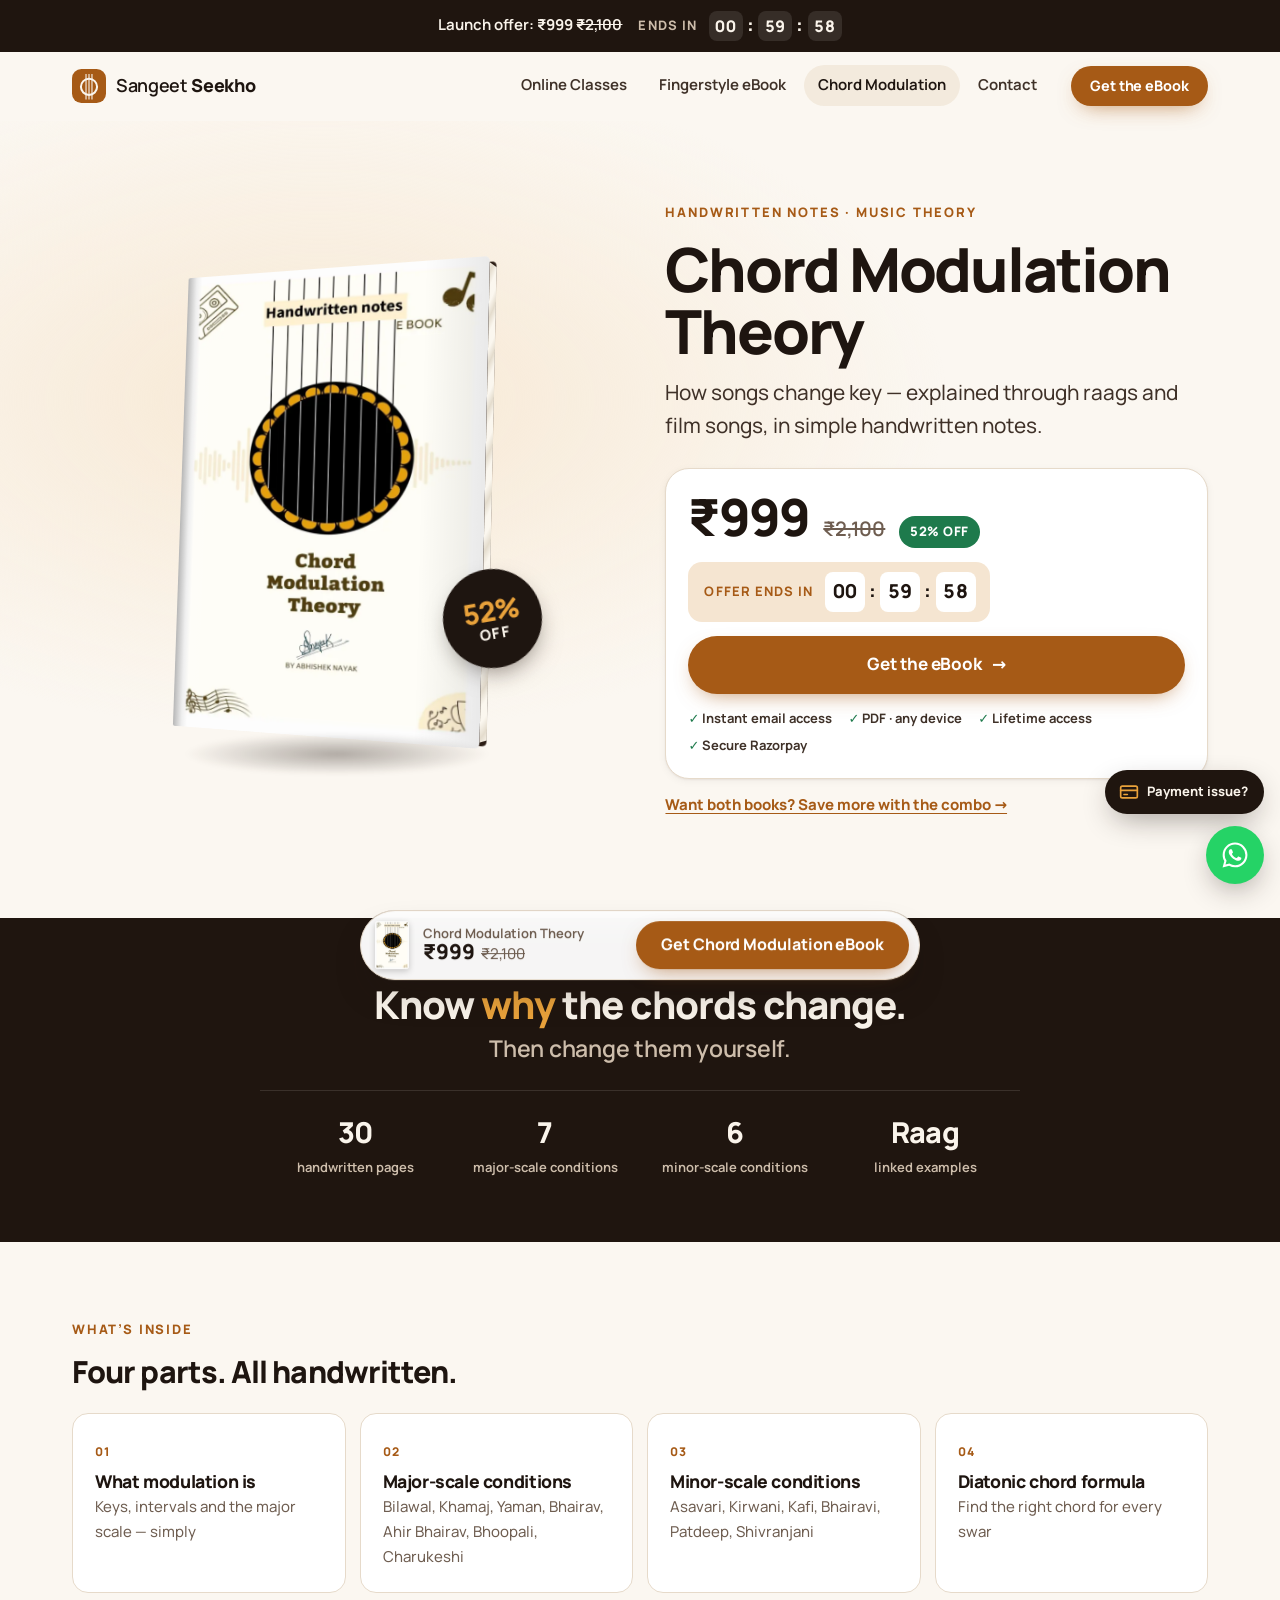
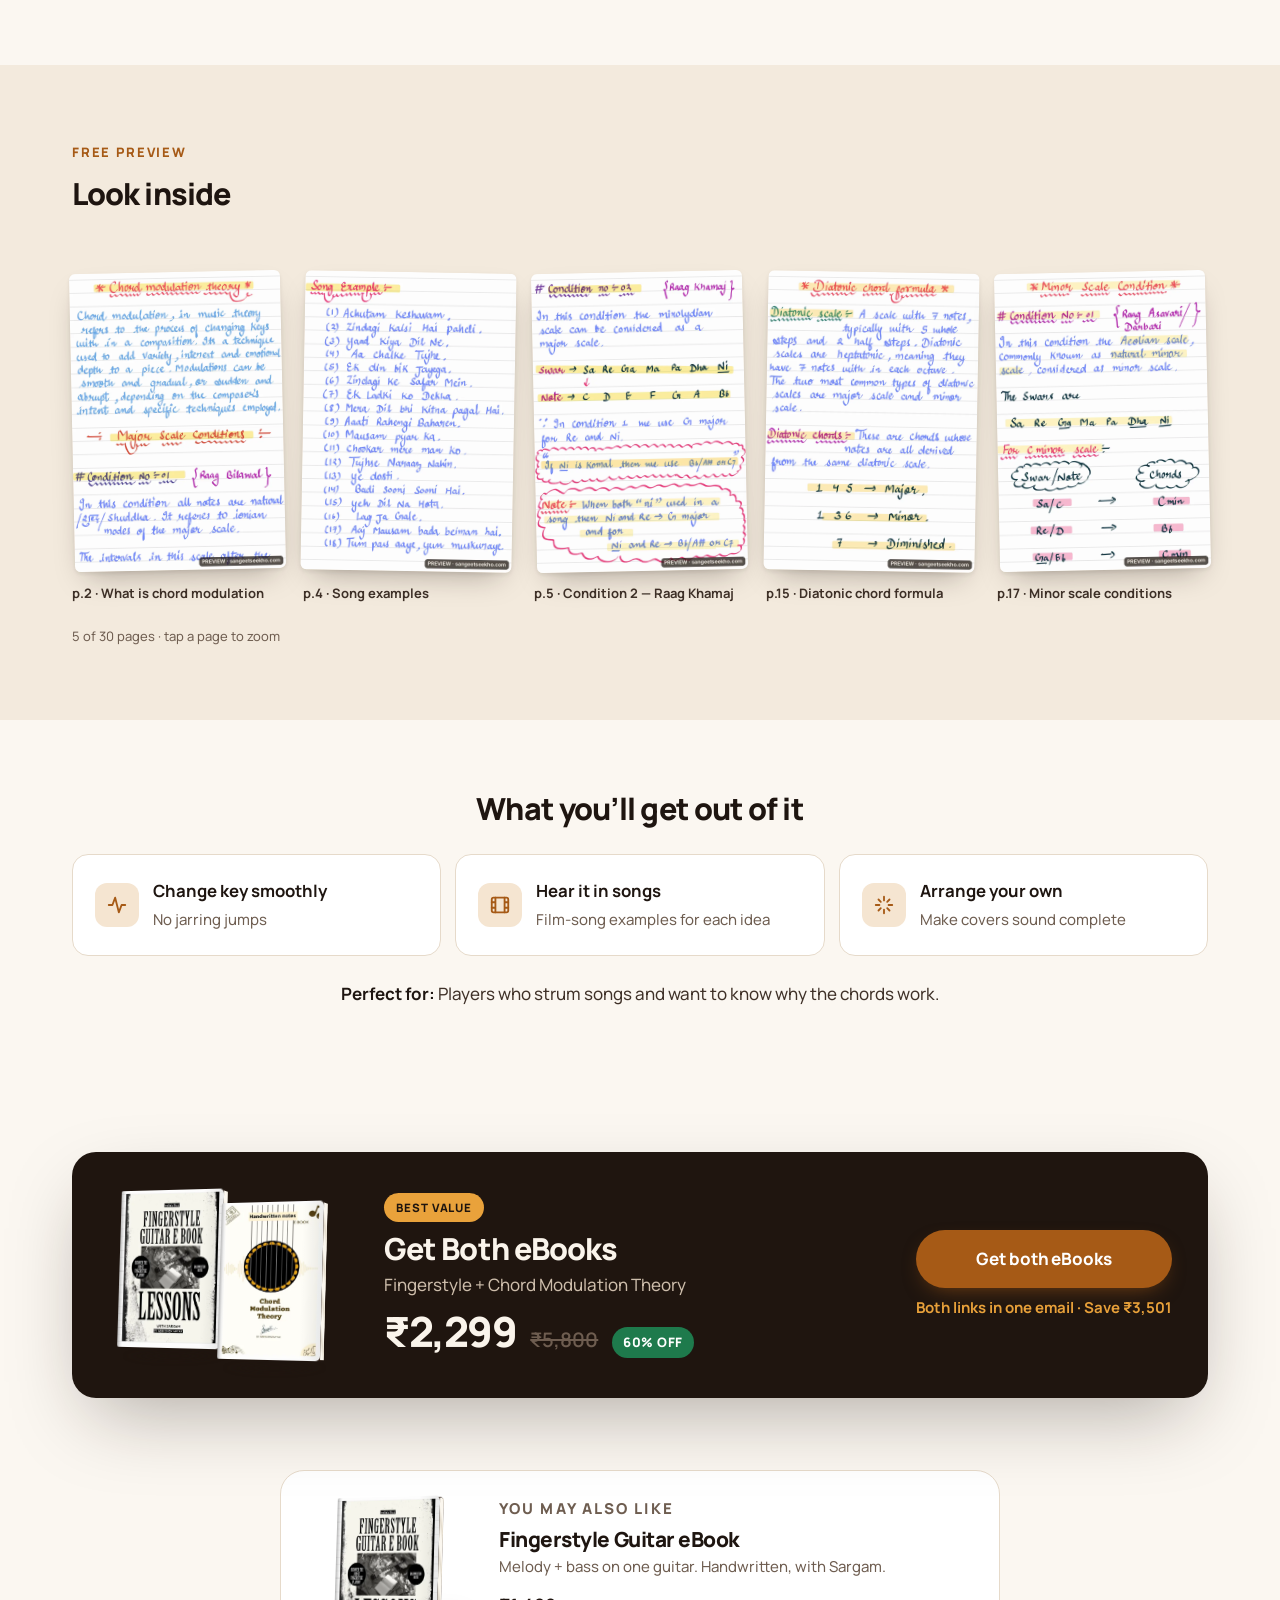
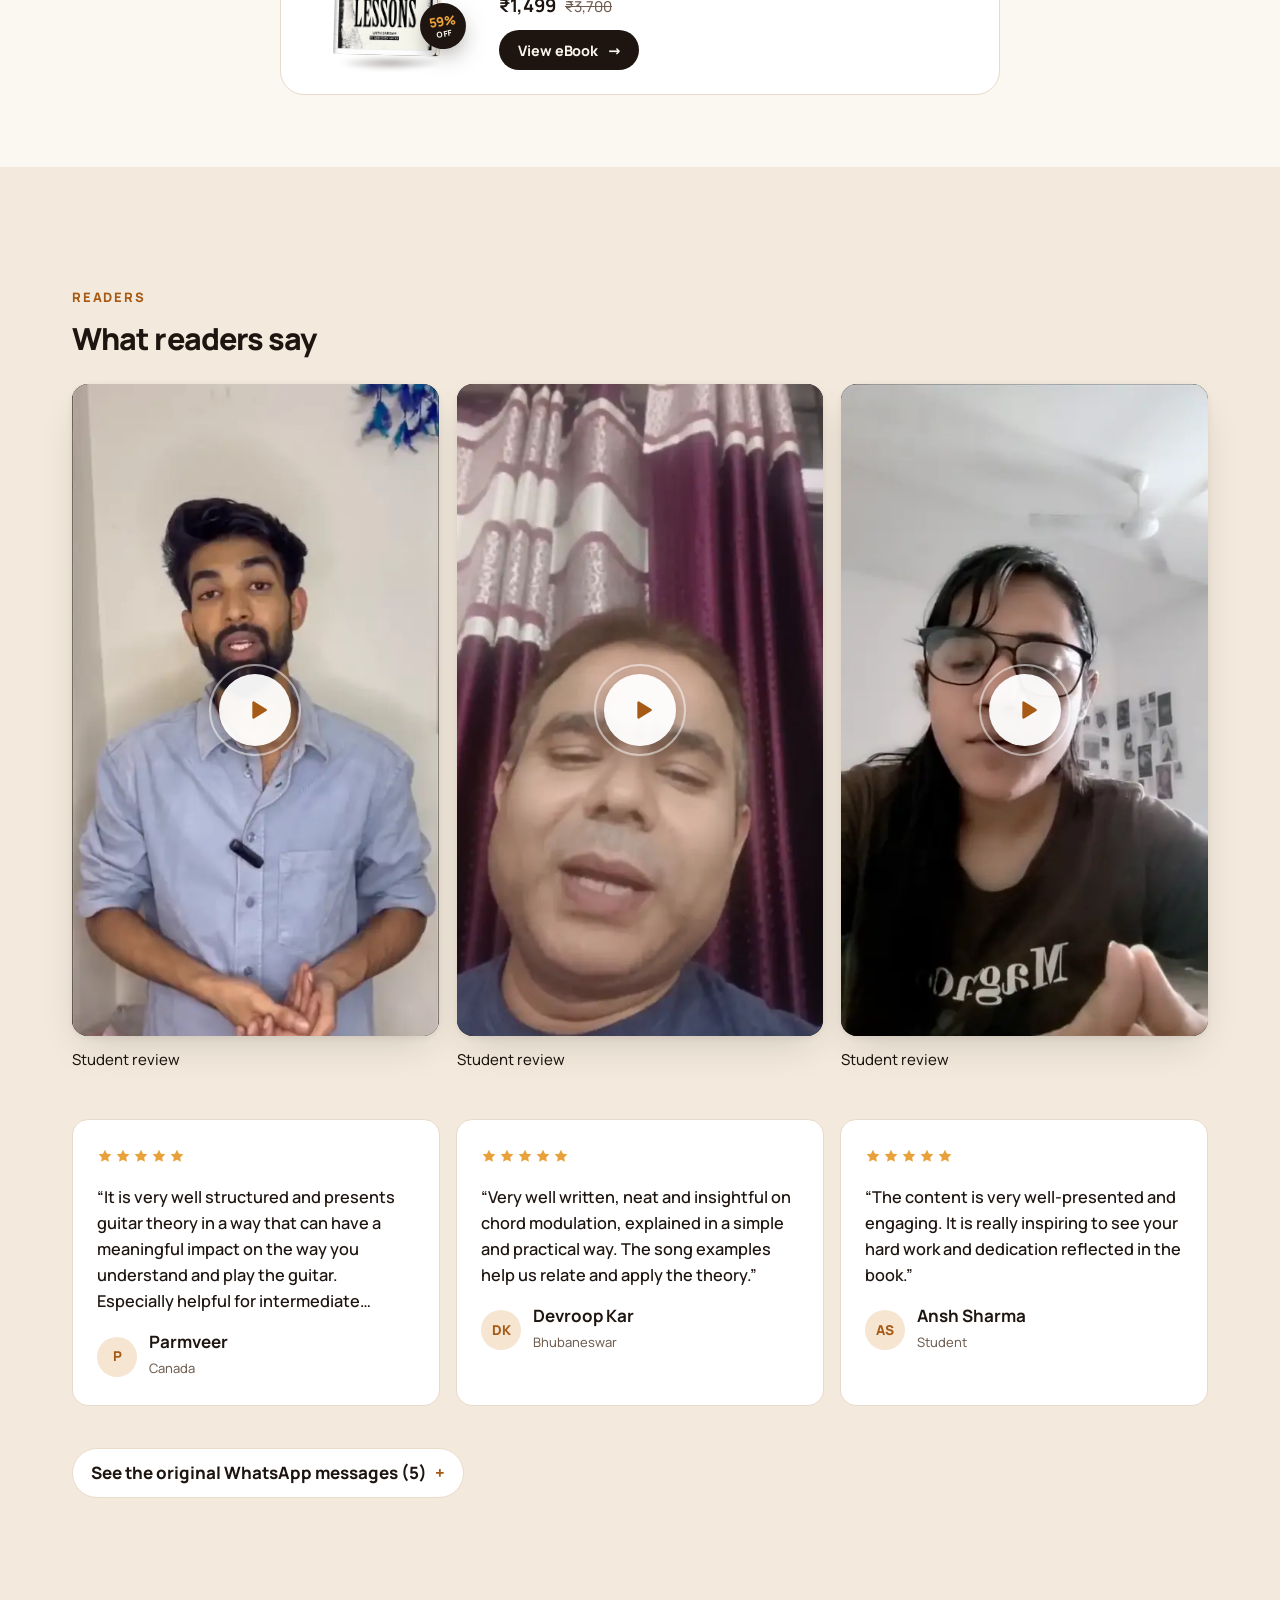
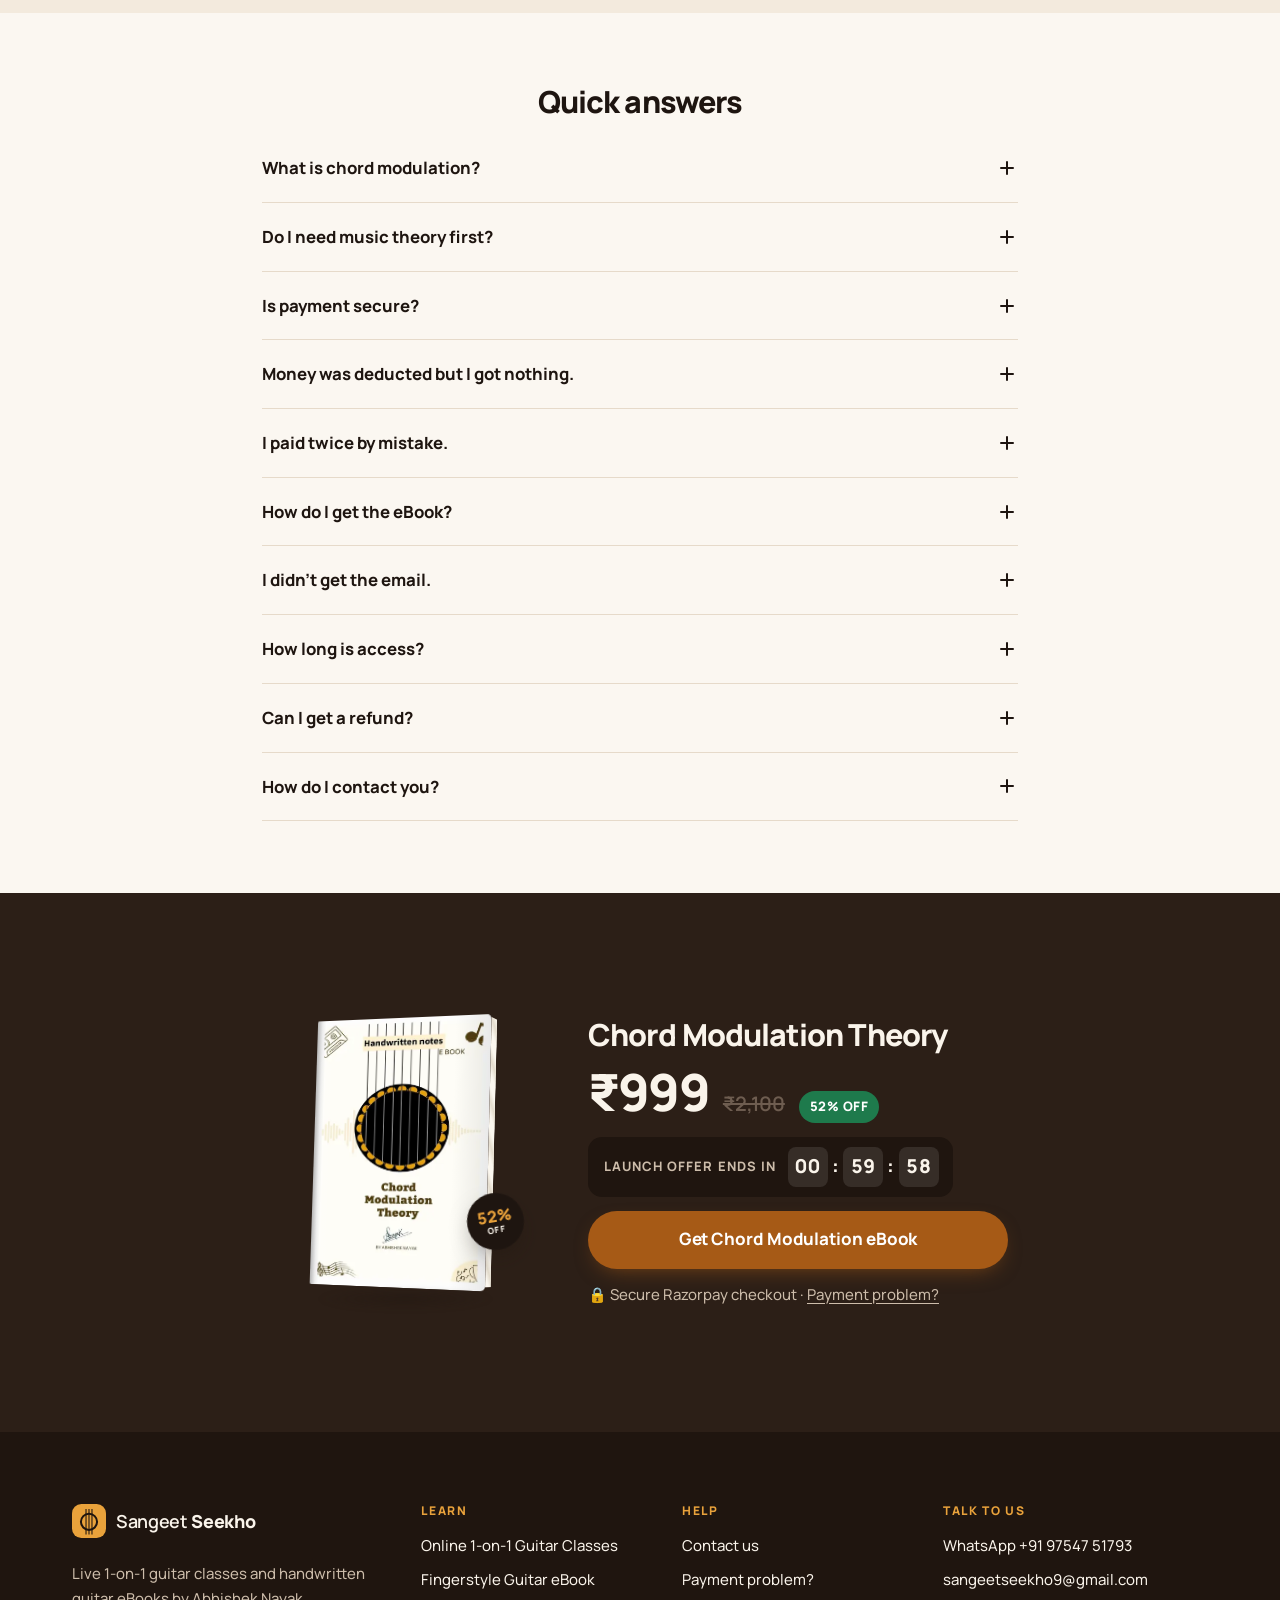
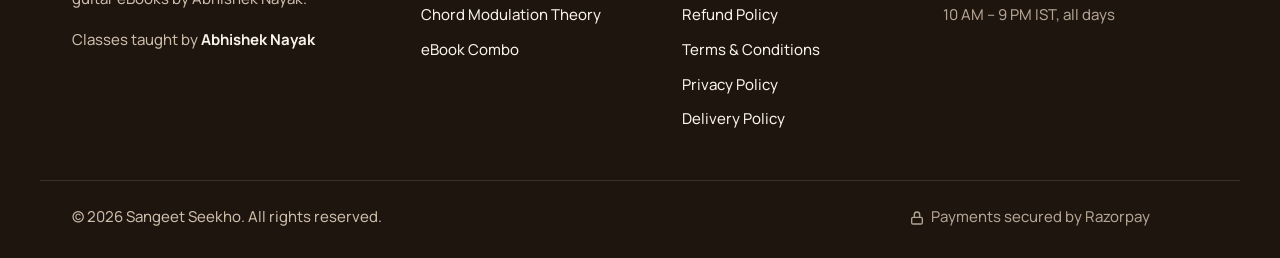
==== commit 532195e7: "Add files via upload" ====
--- a/chord-modulation-theory/index.html
+++ b/chord-modulation-theory/index.html
@@ -24,7 +24,7 @@
   <link rel="manifest" href="/site.webmanifest">
   <link rel="preload" href="/assets/fonts/manrope-latin.woff2" as="font" type="font/woff2" crossorigin>
   <link rel="preconnect" href="https://checkout.razorpay.com">
-  <link rel="preload" as="image" type="image/webp" href="/assets/img/ebooks/chord-modulation-cover.webp">
+  <link rel="preload" as="image" type="image/webp" href="/assets/img/ebooks/chord-modulation-flat.webp">
   <link rel="stylesheet" href="/css/base.css">
   <link rel="stylesheet" href="/css/components.css">
   <link rel="stylesheet" href="/css/sections.css">
@@ -33,170 +33,132 @@
 <body class="page-ebook" data-product="chord">
   <div class="offer-bar">
     <div class="container">
-      <span>Launch offer: <b data-price="chord"></b> instead of <s data-mrp="chord"></s></span>
-      <span class="offer-timer" data-offer-timer><span class="offer-timer-label" data-offer-label>Ends in</span><span class="offer-timer-clock"><span data-t="h">01</span>:<span data-t="m">00</span>:<span data-t="s">00</span></span></span>
+      <span>Launch offer: <b data-price="chord"></b> <s data-mrp="chord"></s></span>
+      <span class="offer-timer " data-offer-timer><span class="offer-timer-label" data-offer-label>Ends in</span><span class="offer-timer-clock"><span data-t="h">01</span>:<span data-t="m">00</span>:<span data-t="s">00</span></span></span>
     </div>
   </div>
   <header class="site-header" data-site-header></header>
 
   <main id="main">
+    <!-- ============ HERO ============ -->
     <section class="pdp-hero" aria-labelledby="pdp-title">
       <div class="container pdp-grid">
-        <div class="pdp-cover">
-          <picture>
-            <source type="image/webp" srcset="/assets/img/ebooks/chord-modulation-cover-480.webp 480w, /assets/img/ebooks/chord-modulation-cover.webp 800w" sizes="(max-width: 900px) 320px, 520px">
-            <img src="/assets/img/ebooks/chord-modulation-cover.jpg" alt="Chord Modulation Theory eBook cover — handwritten notes by Abhishek Nayak" width="800" height="1200" fetchpriority="high">
-          </picture>
-          <div class="pdp-cover-badge" aria-hidden="true"><span><b data-off="chord"></b></span></div>
-        </div>
+        <div class="pdp-visual" data-book="chord" data-size="lg" data-sticker="chord" data-eager></div>
         <div class="pdp-copy">
-          <p class="eyebrow">Handwritten notes eBook · Music theory for guitar</p>
+          <p class="eyebrow">Handwritten notes · music theory</p>
           <h1 id="pdp-title">Chord Modulation Theory</h1>
-          <p class="pdp-rating"><span class="stars" aria-hidden="true">★★★★★</span> “Neat, insightful, simple and practical” — Devroop, Bhubaneswar · <a href="#reviews">Reviews</a></p>
-          <p class="lead">Ever noticed a song suddenly lift into a new key — and wondered how to play that on guitar? This eBook explains chord modulation in plain language, with film-song examples you can try straight away.</p>
+          <p class="lead">How songs change key — explained through raags and film songs, in simple handwritten notes.</p>
           <div class="pdp-buy">
-            <div>
-              <div class="price"><span class="price-now" data-price="chord"></span><span class="price-was" data-mrp="chord"></span><span class="price-off" data-off="chord"></span></div>
-              <p class="price-save">You save <span data-save="chord"></span> today</p>
-            </div>
+            <div class="price"><span class="price-now" data-price="chord"></span><span class="price-was" data-mrp="chord"></span><span class="price-off" data-off="chord"></span></div>
             <span class="offer-timer offer-timer--light" data-offer-timer><span class="offer-timer-label" data-offer-label>Offer ends in</span><span class="offer-timer-clock"><span data-t="h">01</span>:<span data-t="m">00</span>:<span data-t="s">00</span></span></span>
             <button type="button" class="btn btn--primary btn--lg btn--block" data-buy="chord" data-hero-cta>Get the eBook <span class="btn-arrow">→</span></button>
-            <ul class="pdp-assure">
-              <li>Instant access by email</li><li>PDF — phone, tablet, laptop</li><li>Lifetime access</li><li>Secure payment by Razorpay</li>
-            </ul>
+            <ul class="assure"><li>Instant email access</li><li>PDF · any device</li><li>Lifetime access</li><li>Secure Razorpay</li></ul>
           </div>
           <p class="returning-note" data-returning hidden></p>
-          <p class="muted" style="margin-top:14px;font-size:.9375rem">Want both books? <a href="#combo">Get the combo for <b data-price="combo"></b></a> — save <span data-save="combo"></span>.</p>
+          <a class="combo-hint" href="#combo">Want both books? Save more with the combo →</a>
         </div>
       </div>
     </section>
 
-    <section class="section section--sand" aria-labelledby="benefits-title">
+    <!-- ============ PROMISE ============ -->
+    <section class="promise" aria-label="What this eBook gives you">
       <div class="container">
-        <div class="section-head"><p class="eyebrow">What you’ll understand</p><h2 id="benefits-title">The “why” behind the chords you already play</h2></div>
-        <!-- ✏️ EDIT benefits -->
-        <div class="benefits">
-          <article class="benefit" data-reveal><span class="benefit-num">01</span><h3>Keys and chord families</h3><p>Which chords belong together in a key, and why a song “feels” right — explained from the major scale up.</p></article>
-          <article class="benefit" data-reveal><span class="benefit-num">02</span><h3>How songs change key</h3><p>Common-chord, direct and step-up modulations — the techniques composers use to lift a song.</p></article>
-          <article class="benefit" data-reveal><span class="benefit-num">03</span><h3>Film-song examples</h3><p>Every idea is tied to songs, so you can hear the modulation and then play it.</p></article>
-          <article class="benefit" data-reveal><span class="benefit-num">04</span><h3>Play it on guitar</h3><p>Chord shapes and progressions to move between keys smoothly — no jarring jumps.</p></article>
-          <article class="benefit" data-reveal><span class="benefit-num">05</span><h3>Arrange your own songs</h3><p>Use modulation to make covers and medleys sound professional.</p></article>
-          <article class="benefit" data-reveal><span class="benefit-num">06</span><h3>Simple language</h3><p>Handwritten, step by step. No heavy jargon — written for guitarists, not exam-takers.</p></article>
+        <p class="promise-line">Know <em>why</em> the chords change. <span>Then change them yourself.</span></p>
+        <div class="stat-strip"><div><b>30</b><span>handwritten pages</span></div><div><b>7</b><span>major-scale conditions</span></div><div><b>6</b><span>minor-scale conditions</span></div><div><b>Raag</b><span>linked examples</span></div></div>
+      </div>
+    </section>
+
+    <!-- ============ WHAT'S INSIDE ============ -->
+    <section class="section section--tight" aria-labelledby="inside-title">
+      <div class="container">
+        <p class="eyebrow">What’s inside</p>
+        <h2 id="inside-title" class="h3">Four parts. All handwritten.</h2>
+        <div class="inside-grid"><article class="inside-card" data-reveal><span class="inside-num">01</span><h3>What modulation is</h3><p>Keys, intervals and the major scale — simply</p></article><article class="inside-card" data-reveal><span class="inside-num">02</span><h3>Major-scale conditions</h3><p>Bilawal, Khamaj, Yaman, Bhairav, Ahir Bhairav, Bhoopali, Charukeshi</p></article><article class="inside-card" data-reveal><span class="inside-num">03</span><h3>Minor-scale conditions</h3><p>Asavari, Kirwani, Kafi, Bhairavi, Patdeep, Shivranjani</p></article><article class="inside-card" data-reveal><span class="inside-num">04</span><h3>Diatonic chord formula</h3><p>Find the right chord for every swar</p></article></div>
+      </div>
+    </section>
+
+    <!-- ============ FREE PREVIEW (pages listed in js/content/ebooks.js) ============ -->
+    <section class="section section--sand section--tight" id="preview" aria-labelledby="preview-title">
+      <div class="container">
+        <div class="split-head">
+          <div><p class="eyebrow">Free preview</p><h2 id="preview-title" class="h3">Look inside</h2></div>
+        </div>
+        <div data-preview="chord"></div>
+      </div>
+    </section>
+
+    <!-- ============ BENEFITS / WHO FOR ============ -->
+    <section class="section section--tight" aria-labelledby="benefit-title">
+      <div class="container">
+        <h2 id="benefit-title" class="h3 center">What you’ll get out of it</h2>
+        <div class="why-grid why-grid--3"><div class="why" data-reveal><span class="why-ico" aria-hidden="true"><svg viewBox="0 0 24 24"><path d="M3 12h4l3-8 4 16 3-8h4"/></svg></span><b>Change key smoothly</b><span>No jarring jumps</span></div><div class="why" data-reveal><span class="why-ico" aria-hidden="true"><svg viewBox="0 0 24 24"><rect x="3" y="4" width="18" height="16" rx="2"/><path d="M7 4v16M17 4v16M3 9h4M17 9h4M3 15h4M17 15h4"/></svg></span><b>Hear it in songs</b><span>Film-song examples for each idea</span></div><div class="why" data-reveal><span class="why-ico" aria-hidden="true"><svg viewBox="0 0 24 24"><path d="M12 3v4M12 17v4M3 12h4M17 12h4M6 6l2.5 2.5M15.5 15.5 18 18M6 18l2.5-2.5M15.5 8.5 18 6"/></svg></span><b>Arrange your own</b><span>Make covers sound complete</span></div></div>
+        <p class="perfect-for"><b>Perfect for:</b> Players who strum songs and want to know why the chords work.</p>
+      </div>
+    </section>
+
+    <!-- ============ COMBO ============ -->
+    <section class="section section--tight" id="combo" aria-labelledby="combo-title">
+      <div class="container">
+        <div class="combo">
+          <div class="combo-visual" aria-hidden="true">
+            <div data-book="fingerstyle" data-size="sm"></div>
+            <div data-book="chord" data-size="sm"></div>
+          </div>
+          <div class="combo-copy">
+            <span class="plan-ribbon">Best value</span>
+            <h2 id="combo-title" class="h3">Get Both eBooks</h2>
+            <p>Fingerstyle + Chord Modulation Theory</p>
+            <div class="price"><span class="price-now" data-price="combo"></span><span class="price-was" data-mrp="combo"></span><span class="price-off" data-off="combo"></span></div>
+          </div>
+          <div class="combo-cta">
+            <button type="button" class="btn btn--primary btn--lg btn--block" data-buy="combo">Get both eBooks</button>
+            <p class="small">Both links in one email · Save <span data-save="combo"></span></p>
+          </div>
         </div>
       </div>
     </section>
 
-    <section class="section section--dark" aria-labelledby="inside-title">
-      <div class="container inside">
-        <div>
-          <p class="eyebrow">What’s inside</p>
-          <h2 id="inside-title">From the major scale to smooth key changes</h2>
-          <p class="lead">Each chapter is short, handwritten and followed by examples. Read one a day and you’ll finish with a real understanding of how songs move.</p>
-          <p class="muted" style="color:var(--on-dark-muted)">Format: PDF of handwritten notes · Language: English</p>
-        </div>
-        <!-- ✏️ SAMPLE chapter list — replace with the real table of contents -->
-        <ol class="chapters">
-          <li><div><b>Notes, scales and keys</b><span>The major scale and how keys are built</span></div></li>
-          <li><div><b>Chord families</b><span>Diatonic chords, Roman numerals, relative minor</span></div></li>
-          <li><div><b>What modulation is</b><span>Hearing a key change, and why songs use it</span></div></li>
-          <li><div><b>Types of modulation</b><span>Common-chord (pivot), direct, step-up and more</span></div></li>
-          <li><div><b>Song examples</b><span>Modulations in well-known film songs, analysed</span></div></li>
-          <li><div><b>Modulating on guitar</b><span>Progressions and shapes to change key smoothly</span></div></li>
-          <li><div><b>Practice exercises</b><span>Try it yourself, with answers</span></div></li>
-        </ol>
+    <!-- ============ OTHER EBOOK ============ -->
+    <section class="section section--tight" style="padding-top:0" aria-label="You may also like">
+      <div class="container"><div data-other-book="fingerstyle"></div></div>
+    </section>
+
+    <!-- ============ REVIEWS ============ -->
+    <section class="section section--sand" id="reviews" aria-labelledby="reviews-title">
+      <div class="container">
+        <p class="eyebrow">Readers</p>
+        <h2 id="reviews-title" class="h3">What readers say</h2>
+        <div data-reviews="chord" data-review-kinds="video,text,image" data-limit="3"></div>
       </div>
     </section>
 
-    <section class="section" aria-labelledby="preview-title">
-      <div class="container">
-        <div class="section-head"><p class="eyebrow">Look inside</p><h2 id="preview-title">Preview pages</h2><p class="muted">Real pages from the eBook.</p></div>
-        <!-- ✏️ Replace a placeholder with: <figure class="preview"><img src="/assets/img/ebooks/previews/chord-1.jpg" alt="Page from the Chord Modulation eBook" loading="lazy"></figure> -->
-        <div class="previews">
-          <figure class="preview preview--empty">Sample page coming soon</figure>
-          <figure class="preview preview--empty">Sample page coming soon</figure>
-          <figure class="preview preview--empty">Sample page coming soon</figure>
-          <figure class="preview preview--empty">Sample page coming soon</figure>
-        </div>
+    <!-- ============ FAQ ============ -->
+    <section class="section section--tight" id="faq" aria-labelledby="faq-title">
+      <div class="container container--narrow">
+        <h2 id="faq-title" class="h3 center">Quick answers</h2>
+        <div data-faq="chord,payments,access,refunds,support"></div>
       </div>
     </section>
 
-    <section class="section section--sand" aria-labelledby="who-title">
-      <div class="container">
-        <div class="section-head"><p class="eyebrow">Is it for you?</p><h2 id="who-title">Who this eBook is for</h2></div>
-        <div class="who">
-          <div class="who-card"><h3>Great for you if…</h3><ul>
-            <li>You play songs but don’t know why the chords work</li>
-            <li>You want to arrange covers, medleys or your own songs</li>
-            <li>Theory books felt too dry or too advanced</li>
-            <li>You’re an intermediate player ready for the next step</li>
-          </ul></div>
-          <div class="who-card who-card--no"><h3>Maybe not yet if…</h3><ul>
-            <li>You can’t play basic open chords yet — start with our <a href="/">1-on-1 classes</a></li>
-            <li>You want a video course — this is a written (PDF) eBook</li>
-          </ul></div>
+    <!-- ============ FINAL CTA ============ -->
+    <section class="section section--dark final-buy" id="pricing" aria-labelledby="final-title">
+      <div class="container final-buy-inner">
+        <div class="final-buy-visual" data-book="chord" data-size="md" data-sticker="chord"></div>
+        <div>
+          <h2 id="final-title" class="h3">Chord Modulation Theory</h2>
+          <div class="price"><span class="price-now" data-price="chord"></span><span class="price-was" data-mrp="chord"></span><span class="price-off" data-off="chord"></span></div>
+          <span class="offer-timer " data-offer-timer><span class="offer-timer-label" data-offer-label>Launch offer ends in</span><span class="offer-timer-clock"><span data-t="h">01</span>:<span data-t="m">00</span>:<span data-t="s">00</span></span></span>
+          <button type="button" class="btn btn--primary btn--lg btn--block" data-buy="chord">Get Chord Modulation eBook</button>
+          <p class="small final-buy-help">🔒 Secure Razorpay checkout · <button type="button" class="linklike" data-open-payment-help>Payment problem?</button></p>
         </div>
-      </div>
-    </section>
-
-    <section class="section" id="reviews" aria-labelledby="reviews-title">
-      <div class="container">
-        <div class="section-head"><p class="eyebrow">Reviews</p><h2 id="reviews-title">What readers say</h2></div>
-        <div data-reviews="chord" data-review-kinds="text,video,image"></div>
-      </div>
-    </section>
-
-    <section class="section section--sand" aria-labelledby="teacher-title">
-      <div class="container"><div class="founder" data-founder></div></div>
-    </section>
-
-    <section class="section" id="pricing" aria-labelledby="pricing-title">
-      <div class="container">
-        <div class="section-head section-head--center">
-          <p class="eyebrow">Get instant access</p>
-          <h2 id="pricing-title">Choose your pack</h2>
-          <span class="offer-timer" data-offer-timer><span class="offer-timer-label" data-offer-label>Launch offer ends in</span><span class="offer-timer-clock"><span data-t="h">01</span>:<span data-t="m">00</span>:<span data-t="s">00</span></span></span>
-        </div>
-        <div class="pricing">
-          <article class="plan">
-            <div class="plan-top">
-              <picture><source srcset="/assets/img/ebooks/chord-modulation-cover-480.webp" type="image/webp"><img src="/assets/img/ebooks/chord-modulation-cover-480.jpg" alt="" width="480" height="720" loading="lazy"></picture>
-              <div><h3>Chord Modulation Theory</h3><p class="plan-sub">Handwritten theory notes for guitar</p></div>
-            </div>
-            <div>
-              <div class="price"><span class="price-now" data-price="chord"></span><span class="price-was" data-mrp="chord"></span><span class="price-off" data-off="chord"></span></div>
-              <ul style="margin-top:16px"><li>Complete Chord Modulation eBook (PDF)</li><li>Instant email delivery</li><li>Lifetime access</li></ul>
-            </div>
-            <button type="button" class="btn btn--dark btn--lg btn--block" data-buy="chord">Get Chord Modulation eBook</button>
-          </article>
-          <article class="plan plan--best" id="combo">
-            <span class="plan-ribbon">Best value</span>
-            <div class="plan-top">
-              <picture><source srcset="/assets/img/ebooks/combo-covers.webp" type="image/webp"><img src="/assets/img/ebooks/combo-covers.jpg" alt="" width="900" height="825" loading="lazy" style="width:110px"></picture>
-              <div><h3>Combo: Both eBooks</h3><p class="plan-sub">Fingerstyle + Chord Modulation Theory</p></div>
-            </div>
-            <div>
-              <div class="price"><span class="price-now" data-price="combo"></span><span class="price-was" data-mrp="combo"></span><span class="price-off" data-off="combo"></span></div>
-              <p class="price-save">Save <span data-save="combo"></span> vs. the original price</p>
-              <ul style="margin-top:16px"><li>Fingerstyle Guitar eBook</li><li>Chord Modulation Theory eBook</li><li>Both links in one email, instantly</li><li>Lifetime access</li></ul>
-            </div>
-            <button type="button" class="btn btn--primary btn--lg btn--block" data-buy="combo">Get both eBooks</button>
-          </article>
-        </div>
-        <div class="pricing-foot muted"><span>🔒 Secure payment by Razorpay · UPI, cards, net banking</span><button type="button" class="linklike" data-open-payment-help>Payment problem?</button></div>
-      </div>
-    </section>
-
-    <section class="section section--sand" id="faq" aria-labelledby="faq-title">
-      <div class="container container--narrow">
-        <div class="section-head section-head--center"><p class="eyebrow">FAQ</p><h2 id="faq-title">Questions, answered</h2></div>
-        <div data-faq="chord,payments,access,refunds,support"></div>
       </div>
     </section>
   </main>
 
-  <div class="buybar">
-    <div class="buybar-price"><b data-price="chord"></b><s data-mrp="chord"></s><small>Chord Modulation Theory</small></div>
-    <button type="button" class="btn btn--primary" data-buy="chord">Get the eBook</button>
+  <div class="buybar" aria-hidden="true">
+    <div class="buybar-thumb" aria-hidden="true"><img src="/assets/img/ebooks/chord-modulation-flat-360.jpg" alt="" width="36" height="51" loading="lazy"></div>
+    <div class="buybar-price"><small>Chord Modulation Theory</small><b data-price="chord"></b><s data-mrp="chord"></s></div>
+    <button type="button" class="btn btn--primary" data-buy="chord" tabindex="-1">Get Chord Modulation eBook</button>
   </div>
   <footer class="site-footer" data-site-footer></footer>
 </body>
--- a/css/base.css
+++ b/css/base.css
@@ -90,7 +90,7 @@
 
 :focus-visible { outline: 3px solid var(--gold); outline-offset: 3px; border-radius: 6px; }
 .visually-hidden { position: absolute !important; width: 1px; height: 1px; padding: 0; margin: -1px; overflow: hidden; clip: rect(0 0 0 0); white-space: nowrap; border: 0; }
-.skip-link { position: fixed; left: 12px; top: 10px; transform: translateY(-200%); background: var(--ink); color: #fff; padding: 10px 16px; border-radius: 10px; z-index: 1000; font-weight: 700; }
+.skip-link { position: fixed; left: 12px; top: 10px; transform: translateY(-120vh); background: var(--ink); color: #fff; padding: 10px 16px; border-radius: 10px; z-index: 1000; font-weight: 700; }
 .skip-link:focus { transform: none; color: #fff; }
 
 .container { width: 100%; max-width: 1200px; margin-inline: auto; padding-inline: var(--gutter); }
--- a/css/components.css
+++ b/css/components.css
@@ -292,3 +292,100 @@
 .shots-toggle[open] > summary::after { content: "–"; }
 .shots-toggle .masonry { margin-top: 20px; }
 .field input[type="radio"], .field input[type="checkbox"] { width: 18px; height: 18px; min-height: 0; padding: 0; border: 0; box-shadow: none; -webkit-appearance: auto; appearance: auto; accent-color: var(--brand); flex-shrink: 0; }
+
+/* =========================================================
+   v2 — FLOATING BOOK, PREVIEW, LIGHTBOX, SLOTS, BUY BAR
+   ========================================================= */
+.center { text-align: center; }
+.small { font-size: var(--fs-sm); }
+
+/* Floating eBook (no background; CSS depth + soft shadow) */
+.book { --w: 200px; --d: 16px; position: relative; width: var(--w); aspect-ratio: 720 / 1018; perspective: 1400px; margin-inline: auto; }
+.book--lg { --w: clamp(210px, 27vw, 330px); --d: 22px; }
+.book--md { --w: 190px; --d: 16px; }
+.book--sm { --w: 112px; --d: 10px; }
+.book-3d { position: absolute; inset: 0; transform-style: preserve-3d; transform: rotateY(-24deg) rotateX(4deg); animation: book-float 6s ease-in-out infinite; }
+.book-cover, .book-back, .book-pages { position: absolute; }
+.book-cover { inset: 0; transform: translateZ(calc(var(--d) / 2)); border-radius: 2px 5px 5px 2px; overflow: hidden; box-shadow: 0 1px 0 rgba(255,255,255,.4) inset; }
+.book-cover img { width: 100%; height: 100%; object-fit: cover; }
+.book-cover::after { content: ""; position: absolute; inset: 0; background: linear-gradient(90deg, rgba(0,0,0,.28) 0, rgba(0,0,0,.06) 3%, rgba(255,255,255,.14) 5%, rgba(255,255,255,0) 12%, rgba(0,0,0,0) 80%, rgba(0,0,0,.08)); pointer-events: none; }
+.book-back { inset: 0; transform: translateZ(calc(var(--d) / -2)); background: #2b1d14; border-radius: 2px 5px 5px 2px; }
+.book-pages { top: 1.2%; bottom: 1.2%; right: calc(var(--d) / -2); width: var(--d); transform: rotateY(90deg); background: repeating-linear-gradient(90deg, #fbf7ef 0 2px, #e4dccd 2px 3px); }
+.book-shadow { position: absolute; left: 6%; right: 2%; bottom: -9%; height: 9%; border-radius: 50%; background: radial-gradient(closest-side, rgba(31, 21, 15, .34), rgba(31, 21, 15, 0)); filter: blur(2px); animation: book-shadow 6s ease-in-out infinite; }
+@keyframes book-float { 0%, 100% { transform: rotateY(-24deg) rotateX(4deg) translateY(0); } 50% { transform: rotateY(-20deg) rotateX(3deg) translateY(-10px); } }
+@keyframes book-shadow { 0%, 100% { transform: scale(1); opacity: 1; } 50% { transform: scale(.88); opacity: .7; } }
+@media (prefers-reduced-motion: reduce) { .book-3d, .book-shadow { animation: none; } }
+.book-sticker { position: absolute; right: -14%; bottom: 14%; width: 30%; min-width: 46px; aspect-ratio: 1; border-radius: 50%; background: var(--ink); color: var(--on-dark); display: grid; place-content: center; text-align: center; transform: rotate(-10deg); box-shadow: 0 10px 24px -8px rgba(31,21,15,.55); z-index: 2; line-height: 1; }
+.book-sticker b { color: var(--gold); font-size: calc(var(--w) * .085); font-weight: 800; letter-spacing: -.02em; }
+.book-sticker span { font-size: calc(var(--w) * .045); font-weight: 800; letter-spacing: .1em; margin-top: 2px; }
+.book--sm .book-sticker b { font-size: 13px; } .book--sm .book-sticker span { font-size: 8px; }
+
+/* Free preview rail */
+.preview-rail { display: grid; grid-auto-flow: column; grid-auto-columns: minmax(170px, 210px); gap: 20px; overflow-x: auto; scroll-snap-type: x mandatory; padding: 10px var(--gutter) 22px; margin-inline: calc(var(--gutter) * -1); }
+.preview-page { scroll-snap-align: start; border: 0; padding: 0; background: none; text-align: left; cursor: zoom-in; }
+.preview-page picture { display: block; border-radius: 6px; overflow: hidden; box-shadow: 0 2px 4px rgba(31,21,15,.08), 0 14px 30px -12px rgba(31,21,15,.35); transition: transform .25s var(--ease); }
+.preview-page:nth-child(odd) picture { transform: rotate(-1.2deg); } .preview-page:nth-child(even) picture { transform: rotate(1deg); }
+.preview-page:hover picture, .preview-page:focus-visible picture { transform: translateY(-4px) rotate(0); }
+.preview-label { display: block; margin-top: 12px; font-size: var(--fs-xs); font-weight: 700; color: var(--ink-2); }
+.preview-note { font-size: var(--fs-xs); color: var(--muted); margin: 0; }
+@media (min-width: 1100px) { .preview-rail { grid-auto-flow: row; grid-template-columns: repeat(5, 1fr); overflow: visible; margin: 0; padding-inline: 0; } }
+
+dialog.lightbox { border: 0; padding: 0; background: transparent; max-width: 100vw; max-height: 100vh; width: 100vw; height: 100dvh; }
+dialog.lightbox[open] { display: grid; grid-template-columns: auto 1fr auto; align-items: center; }
+dialog.lightbox::backdrop { background: rgba(15, 10, 7, .88); }
+.lb-figure { margin: 0; display: grid; justify-items: center; gap: 10px; padding: 56px 8px 16px; }
+.lb-figure img { max-height: calc(100dvh - 120px); width: auto; max-width: min(92vw, 760px); border-radius: 6px; background: #fff; }
+.lb-figure figcaption { color: var(--on-dark); font-size: var(--fs-sm); font-weight: 650; }
+.lb-close { position: fixed; top: 14px; right: 14px; z-index: 2; }
+.lb-nav { width: 48px; height: 48px; margin: 0 8px; border-radius: 50%; border: 0; background: rgba(255,255,255,.14); color: #fff; font-size: 30px; line-height: 1; }
+.lb-nav:hover { background: rgba(255,255,255,.26); }
+@media (max-width: 600px) { .lb-nav { position: fixed; bottom: 18px; } .lb-prev { left: 18px; } .lb-next { right: 18px; } dialog.lightbox[open] { grid-template-columns: 1fr; } }
+
+/* Buy bar: full-width on mobile, floating pill on desktop */
+.buybar-thumb { display: none; }
+.buybar-price small { display: block; color: var(--muted); font-weight: 650; }
+@media (min-width: 900px) {
+  .buybar { display: flex; left: 50%; right: auto; bottom: 18px; width: min(560px, calc(100vw - 220px)); padding: 10px 10px 10px 14px; border: 1px solid var(--line); border-radius: 999px; transform: translate(-50%, 140%); box-shadow: 0 18px 40px -16px rgba(31,21,15,.45); }
+  .buybar.is-visible { transform: translate(-50%, 0); }
+  .buybar-thumb { display: block; flex-shrink: 0; }
+  .buybar-thumb img { width: 34px; height: auto; border-radius: 3px; box-shadow: 0 2px 6px rgba(0,0,0,.2); }
+  .buybar-price { flex: 1; }
+  body.has-buybar { --float-bottom: 16px; }
+}
+
+/* Slot chips (timing section) + slot picker (form) */
+.slot-groups { display: grid; gap: 22px; margin: 28px 0 18px; }
+.slot-group h3 { font-size: .8rem; text-transform: uppercase; letter-spacing: .14em; color: var(--muted); margin-bottom: 10px; }
+.slots { display: flex; flex-wrap: wrap; justify-content: center; gap: 10px; }
+.slot { display: inline-flex; align-items: center; justify-content: center; min-width: 108px; min-height: 52px; padding: 0 18px; border-radius: 14px; background: var(--surface); border: 1.5px solid var(--line); color: var(--ink); font-weight: 800; font-size: 1.05rem; text-decoration: none; transition: border-color .15s, transform .15s, background .15s; }
+.slot:hover { border-color: var(--brand); background: var(--brand-soft); color: var(--ink); transform: translateY(-2px); }
+.slot-field { border: 0; padding: 0; margin: 0; }
+.slot-picker { display: flex; flex-wrap: wrap; gap: 8px; align-items: center; }
+.slot-picker-h { width: 100%; font-size: .72rem; font-weight: 800; text-transform: uppercase; letter-spacing: .12em; color: var(--muted); margin-top: 4px; }
+.slot-opt { position: relative; cursor: pointer; }
+.field .slot-opt input { position: absolute; opacity: 0; width: 1px; height: 1px; }
+.slot-opt span { display: inline-flex; align-items: center; min-height: 42px; padding: 0 14px; border-radius: 10px; border: 1.5px solid var(--line); background: var(--surface); font-weight: 750; font-size: var(--fs-sm); color: var(--ink); }
+.slot-opt input:checked + span { background: var(--ink); border-color: var(--ink); color: var(--gold); }
+.slot-opt input:focus-visible + span { outline: 3px solid var(--gold); outline-offset: 2px; }
+
+/* Payment-help: compact */
+.payhelp .sheet-head { align-items: center; padding-bottom: 0; }
+.payhelp .sheet-head h2 { margin: 0; }
+.payhelp-grid { grid-template-columns: 132px 1fr; gap: 14px; margin: 12px 0 14px; }
+@media (max-width: 460px) { .payhelp-grid { grid-template-columns: 116px 1fr; justify-items: stretch; } .payhelp-rows { width: auto; } }
+.payhelp-qr { padding: 6px; }
+.payhelp-qr img { width: 100%; height: auto; }
+.payhelp-qr figcaption { font-size: .68rem; margin-top: 2px; }
+.payhelp-rows { gap: 8px; }
+.copy-row { padding: 8px 8px 8px 12px; }
+.copy-value { font-size: var(--fs-sm); }
+.copy-btn { min-height: 34px; padding: 0 10px; }
+.upi-app-link { font-size: var(--fs-xs); font-weight: 750; }
+.payhelp-foot { margin-top: 10px; }
+@media (min-width: 601px) { dialog.payhelp { width: min(440px, calc(100vw - 32px)); } }
+@media (max-width: 899px) {
+  .buybar { gap: 10px; }
+  .buybar-price small { display: none; }
+  .buybar-price { flex-shrink: 0; }
+  .buybar .btn { min-width: 0; flex: 1 1 auto; padding: 0 14px; font-size: .9rem; white-space: normal; line-height: 1.15; }
+}
--- a/css/sections.css
+++ b/css/sections.css
@@ -263,3 +263,153 @@
 .diag-ok { color: var(--success); font-weight: 800; }
 .diag-bad { color: var(--danger); font-weight: 800; }
 .diag-warn { color: var(--warn); font-weight: 800; }
+
+/* =========================================================
+   v2 — PAGE SECTIONS
+   ========================================================= */
+.hero-proof { list-style: none; display: flex; flex-wrap: wrap; gap: 8px 22px; padding-top: 22px; border-top: 1px solid rgba(250,244,235,.12); font-size: var(--fs-sm); color: var(--on-dark-muted); font-weight: 650; }
+.hero-proof .stars { letter-spacing: 2px; margin-right: 6px; }
+.hero .lead strong { color: var(--on-dark); }
+
+/* Why / benefit icon cards */
+.why-grid { display: grid; grid-template-columns: repeat(4, 1fr); gap: 14px; margin-top: 28px; }
+.why-grid--3 { grid-template-columns: repeat(3, 1fr); }
+@media (max-width: 900px) { .why-grid { grid-template-columns: 1fr 1fr; } .why-grid--3 { grid-template-columns: 1fr; } }
+.why { display: grid; gap: 4px; justify-items: start; padding: 22px; border-radius: var(--radius); background: var(--surface); border: 1px solid var(--line); }
+.why-ico { width: 44px; height: 44px; border-radius: 12px; display: grid; place-items: center; background: var(--brand-soft); color: var(--brand); margin-bottom: 8px; }
+.why-ico svg { width: 22px; height: 22px; fill: none; stroke: currentColor; stroke-width: 2; stroke-linecap: round; stroke-linejoin: round; }
+.why b { color: var(--ink); font-size: 1.05rem; }
+.why > span:last-child { font-size: var(--fs-sm); color: var(--muted); }
+.why-grid--3 .why { grid-template-columns: 44px 1fr; column-gap: 14px; align-items: center; }
+.why-grid--3 .why-ico { grid-row: span 2; margin: 0; }
+.perfect-for { text-align: center; margin: 24px auto 0; max-width: 640px; color: var(--ink-2); }
+.perfect-for b { color: var(--ink); }
+
+/* How it works */
+.flow { list-style: none; counter-reset: f; display: grid; grid-template-columns: repeat(4, 1fr); gap: 14px; margin-top: 28px; }
+@media (max-width: 760px) { .flow { grid-template-columns: 1fr 1fr; } }
+.flow li { counter-increment: f; position: relative; display: grid; gap: 2px; padding: 20px 18px; border-radius: var(--radius); background: var(--sand); }
+.flow li::before { content: counter(f); width: 30px; height: 30px; border-radius: 50%; display: grid; place-items: center; background: var(--ink); color: var(--gold); font-weight: 800; font-size: .85rem; margin-bottom: 10px; }
+.flow b { color: var(--ink); }
+.flow span { font-size: var(--fs-sm); color: var(--muted); }
+
+/* Curriculum level cards */
+.level-grid { display: grid; grid-template-columns: repeat(4, 1fr); gap: 14px; }
+@media (max-width: 1000px) { .level-grid { grid-template-columns: 1fr 1fr; } }
+@media (max-width: 560px) { .level-grid { grid-template-columns: 1fr; } }
+.level-card { padding: 22px; border-radius: var(--radius); background: var(--surface); border: 1px solid var(--line); display: grid; align-content: start; gap: 8px; }
+.level-top { display: flex; justify-content: space-between; align-items: center; gap: 8px; }
+.level-top small { color: var(--muted); font-weight: 650; }
+.level-card h3 { font-size: 1.2rem; margin: 6px 0 0; }
+.level-outcome { font-size: var(--fs-sm); color: var(--ink-2); margin: 0; }
+.level-topics { list-style: none; display: flex; flex-wrap: wrap; gap: 6px; margin-top: 6px; }
+.level-topics li { font-size: .75rem; font-weight: 700; padding: 4px 10px; border-radius: 999px; background: var(--sand); color: var(--ink-2); }
+
+/* Teacher block tweaks */
+#teacher .founder { grid-template-columns: .8fr 1.2fr; }
+#teacher .founder-media img { aspect-ratio: 4 / 5; }
+@media (max-width: 860px) { #teacher .founder { grid-template-columns: 1fr; } }
+.teacher-video { margin-top: clamp(40px, 6vw, 72px); }
+
+/* Testimonials: horizontal quote row */
+.quote-row { display: grid; grid-auto-flow: column; grid-auto-columns: minmax(270px, 1fr); gap: 16px; overflow-x: auto; scroll-snap-type: x mandatory; padding: 4px var(--gutter) 14px; margin: 24px calc(var(--gutter) * -1) 0; }
+.quote-row .quote { scroll-snap-align: start; margin: 0; }
+.quote-row blockquote p { display: -webkit-box; -webkit-line-clamp: 5; -webkit-box-orient: vertical; overflow: hidden; }
+@media (min-width: 1000px) { .quote-row { overflow: visible; margin-inline: 0; padding-inline: 0; } }
+.rail--videos { margin-top: 24px; }
+
+/* Gurus (small, respectful) */
+.gurus { padding-block: clamp(40px, 6vw, 64px); border-top: 1px solid var(--line); }
+.gurus-inner { display: grid; grid-template-columns: 1fr 1.2fr; gap: 24px 48px; align-items: center; }
+@media (max-width: 800px) { .gurus-inner { grid-template-columns: 1fr; } }
+.gurus h2 { margin-bottom: 6px; }
+.gurus p { margin: 0; }
+.guru-list { list-style: none; display: flex; flex-wrap: wrap; gap: 10px; }
+.guru { padding: 12px 18px; border-radius: 999px; border: 1px solid var(--sand-2); background: var(--surface); font-weight: 750; color: var(--ink); font-size: var(--fs-sm); }
+
+/* eBook shelf (online-class page) */
+.shelf { display: grid; grid-template-columns: 1fr 1fr; gap: 18px; }
+@media (max-width: 760px) { .shelf { grid-template-columns: 1fr; } }
+.shelf-card { display: grid; grid-template-columns: 150px 1fr; gap: 18px; align-items: center; padding: 22px 26px 22px 18px; border-radius: var(--radius-lg); background: var(--surface); border: 1px solid var(--line); text-decoration: none; color: var(--ink-2); transition: transform .2s var(--ease), box-shadow .2s; }
+.shelf-card:hover { transform: translateY(-3px); box-shadow: var(--shadow); color: var(--ink-2); }
+.shelf-visual { padding: 6px 0 14px; }
+.shelf-copy h3 { font-size: 1.2rem; margin-bottom: 4px; }
+.shelf-copy p { font-size: var(--fs-sm); margin-bottom: 10px; color: var(--muted); }
+.link-arrow { font-weight: 800; color: var(--brand); font-size: var(--fs-sm); }
+
+/* Final CTA (online class) */
+.final-cta { background: var(--sand); padding-block: clamp(48px, 7vw, 80px); }
+.final-cta-inner { display: flex; justify-content: space-between; align-items: center; gap: 20px; flex-wrap: wrap; }
+.final-cta h2 { margin: 0; max-width: 18ch; }
+.final-cta-btns { display: flex; gap: 12px; flex-wrap: wrap; }
+
+/* ---------- eBook pages v2 ---------- */
+.pdp-visual { padding: 24px 0 40px; }
+.pdp-copy h1 { margin-bottom: 14px; }
+.pdp-copy .lead { margin-bottom: 0; }
+.pdp-buy { gap: 14px; }
+.assure { list-style: none; display: flex; flex-wrap: wrap; gap: 6px 16px; font-size: var(--fs-xs); font-weight: 700; color: var(--ink-2); }
+.assure li::before { content: "✓ "; color: var(--success); font-weight: 800; }
+.combo-hint { display: inline-block; margin-top: 14px; font-weight: 750; font-size: var(--fs-sm); }
+@media (max-width: 900px) { .pdp-visual { padding: 8px 0 32px; } }
+
+.promise { background: var(--espresso); color: var(--on-dark-muted); padding-block: clamp(40px, 6vw, 64px); text-align: center; }
+.promise-line { font-size: clamp(1.5rem, 1.1rem + 1.8vw, 2.4rem); font-weight: 800; color: var(--on-dark); letter-spacing: -.025em; line-height: 1.2; margin: 0 auto 28px; max-width: 24ch; }
+.promise-line em { font-style: normal; color: var(--gold); }
+.promise-line span { display: block; color: var(--on-dark-muted); font-weight: 600; font-size: .6em; margin-top: 6px; letter-spacing: -.01em; }
+.stat-strip { display: grid; grid-template-columns: repeat(4, 1fr); max-width: 760px; margin-inline: auto; border-top: 1px solid rgba(250,244,235,.12); }
+@media (max-width: 600px) { .stat-strip { grid-template-columns: 1fr 1fr; } }
+.stat-strip div { padding: 18px 8px 0; display: grid; }
+.stat-strip b { font-size: 1.8rem; color: var(--on-dark); font-weight: 800; letter-spacing: -.03em; }
+.stat-strip span { font-size: var(--fs-xs); font-weight: 650; }
+
+.inside-grid { display: grid; grid-template-columns: repeat(4, 1fr); gap: 14px; margin-top: 24px; }
+@media (max-width: 1000px) { .inside-grid { grid-template-columns: 1fr 1fr; } }
+@media (max-width: 520px) { .inside-grid { grid-template-columns: 1fr; } }
+.inside-card { padding: 22px; border-radius: var(--radius); background: var(--surface); border: 1px solid var(--line); }
+.inside-num { font-size: .75rem; font-weight: 800; color: var(--brand); letter-spacing: .1em; }
+.inside-card h3 { font-size: 1.1rem; margin: 8px 0 4px; }
+.inside-card p { font-size: var(--fs-sm); margin: 0; color: var(--muted); }
+
+.combo { position: relative; display: grid; grid-template-columns: 240px 1fr auto; gap: 20px 36px; align-items: center; padding: 28px 36px; border-radius: var(--radius-lg); background: var(--espresso); color: var(--on-dark-muted); box-shadow: var(--shadow-lg); }
+@media (max-width: 900px) { .combo { grid-template-columns: 1fr; text-align: center; padding: 28px 22px; justify-items: center; } }
+.combo-visual { position: relative; height: 190px; width: 240px; }
+.combo-visual > div { position: absolute; top: 10px; }
+.combo-visual > div:first-child { left: 8px; }
+.combo-visual > div:last-child { left: 108px; top: 22px; }
+.combo-visual > div:last-child .book-3d { animation-delay: -3s; }
+.combo-visual > div:last-child .book-shadow { animation-delay: -3s; }
+.combo-copy h2 { color: var(--on-dark); margin: 10px 0 4px; }
+.combo-copy p { margin: 0 0 12px; }
+.combo .plan-ribbon { position: static; display: inline-block; }
+.combo .price-now { color: var(--on-dark); font-size: clamp(2rem, 1.6rem + 1.4vw, 2.6rem); }
+.combo .price { justify-content: inherit; }
+@media (max-width: 900px) { .combo .price { justify-content: center; } }
+.combo-cta { min-width: 230px; text-align: center; }
+.combo-cta .small { margin: 8px 0 0; color: var(--gold); font-weight: 700; }
+
+.other-book { display: grid; grid-template-columns: 170px 1fr; gap: 26px; align-items: center; max-width: 720px; margin-inline: auto; padding: 22px 30px 22px 22px; border-radius: var(--radius-lg); background: var(--surface); border: 1px solid var(--line); text-decoration: none; color: var(--ink-2); transition: transform .2s var(--ease), box-shadow .2s; }
+.other-book:hover { transform: translateY(-3px); box-shadow: var(--shadow); color: var(--ink-2); }
+.other-book-visual { padding: 4px 0 16px; }
+.other-book-copy .eyebrow { margin-bottom: 6px; }
+.other-book-copy h3 { font-size: 1.3rem; margin-bottom: 4px; }
+.other-book-copy p { margin: 0 0 10px; font-size: var(--fs-sm); color: var(--muted); }
+.other-book-copy .other-book-price { color: var(--ink); }
+.other-book-price b { font-size: 1.15rem; }
+.other-book-price s { color: var(--muted); margin-left: 6px; }
+@media (max-width: 560px) { .other-book { grid-template-columns: 112px 1fr; gap: 16px; padding: 18px; } .other-book .book--sm { --w: 92px; } }
+
+.final-buy-inner { display: grid; grid-template-columns: 260px minmax(0, 420px); gap: 32px 56px; justify-content: center; align-items: center; }
+@media (max-width: 760px) { .final-buy-inner { grid-template-columns: 1fr; justify-items: center; text-align: center; } }
+.final-buy-inner > div:last-child { display: grid; gap: 14px; justify-items: start; }
+@media (max-width: 760px) { .final-buy-inner > div:last-child { justify-items: center; } }
+.final-buy h2 { margin: 0; }
+.final-buy .price-now { color: var(--on-dark); }
+.final-buy .btn { width: 100%; }
+.final-buy-help { margin: 0; color: var(--on-dark-muted); }
+.final-buy-visual { padding: 10px 0 30px; }
+
+/* Checkout failure icon */
+.ck-fail-ico { width: 52px; height: 52px; border-radius: 50%; display: grid; place-items: center; background: var(--danger-soft); color: var(--danger); font-weight: 800; font-size: 1.5rem; margin-bottom: 8px; }
+.final-buy { background: var(--espresso-2); }
+.book--sm .book-sticker { right: -20%; bottom: 4%; }
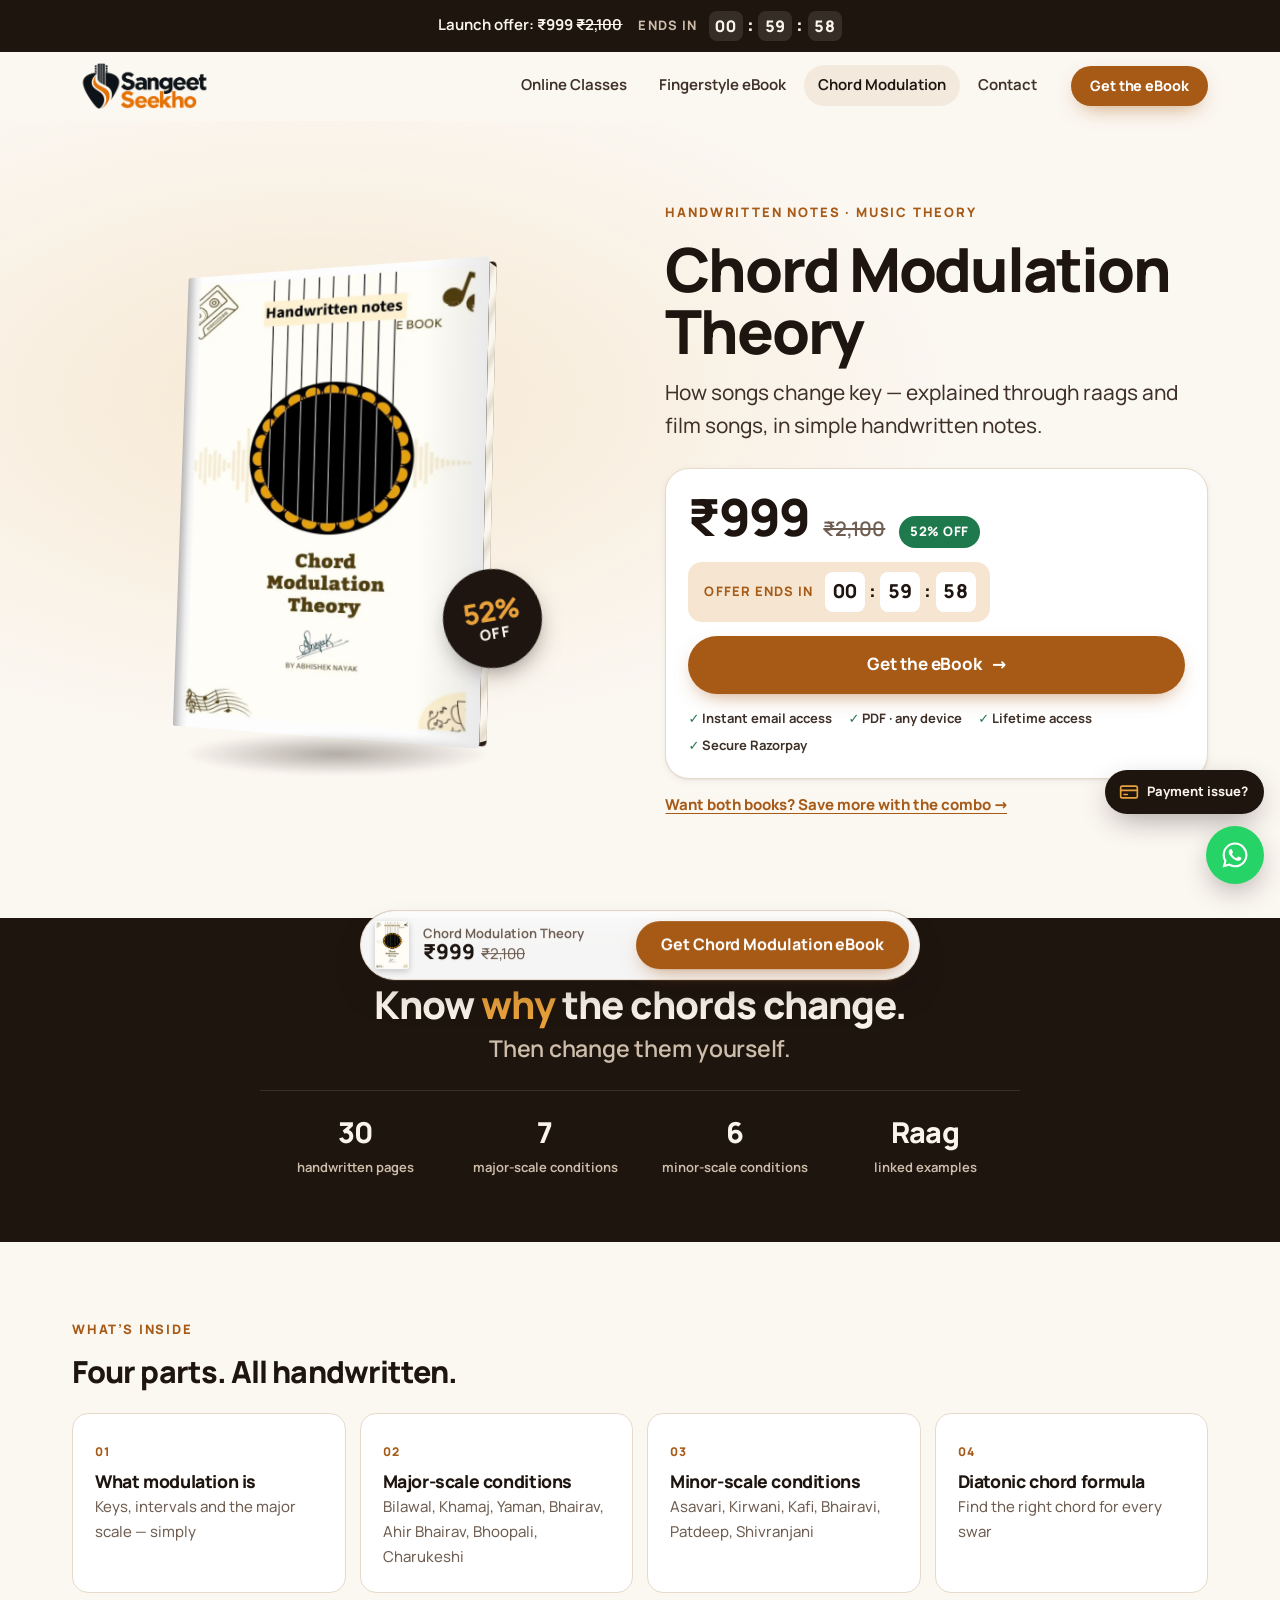
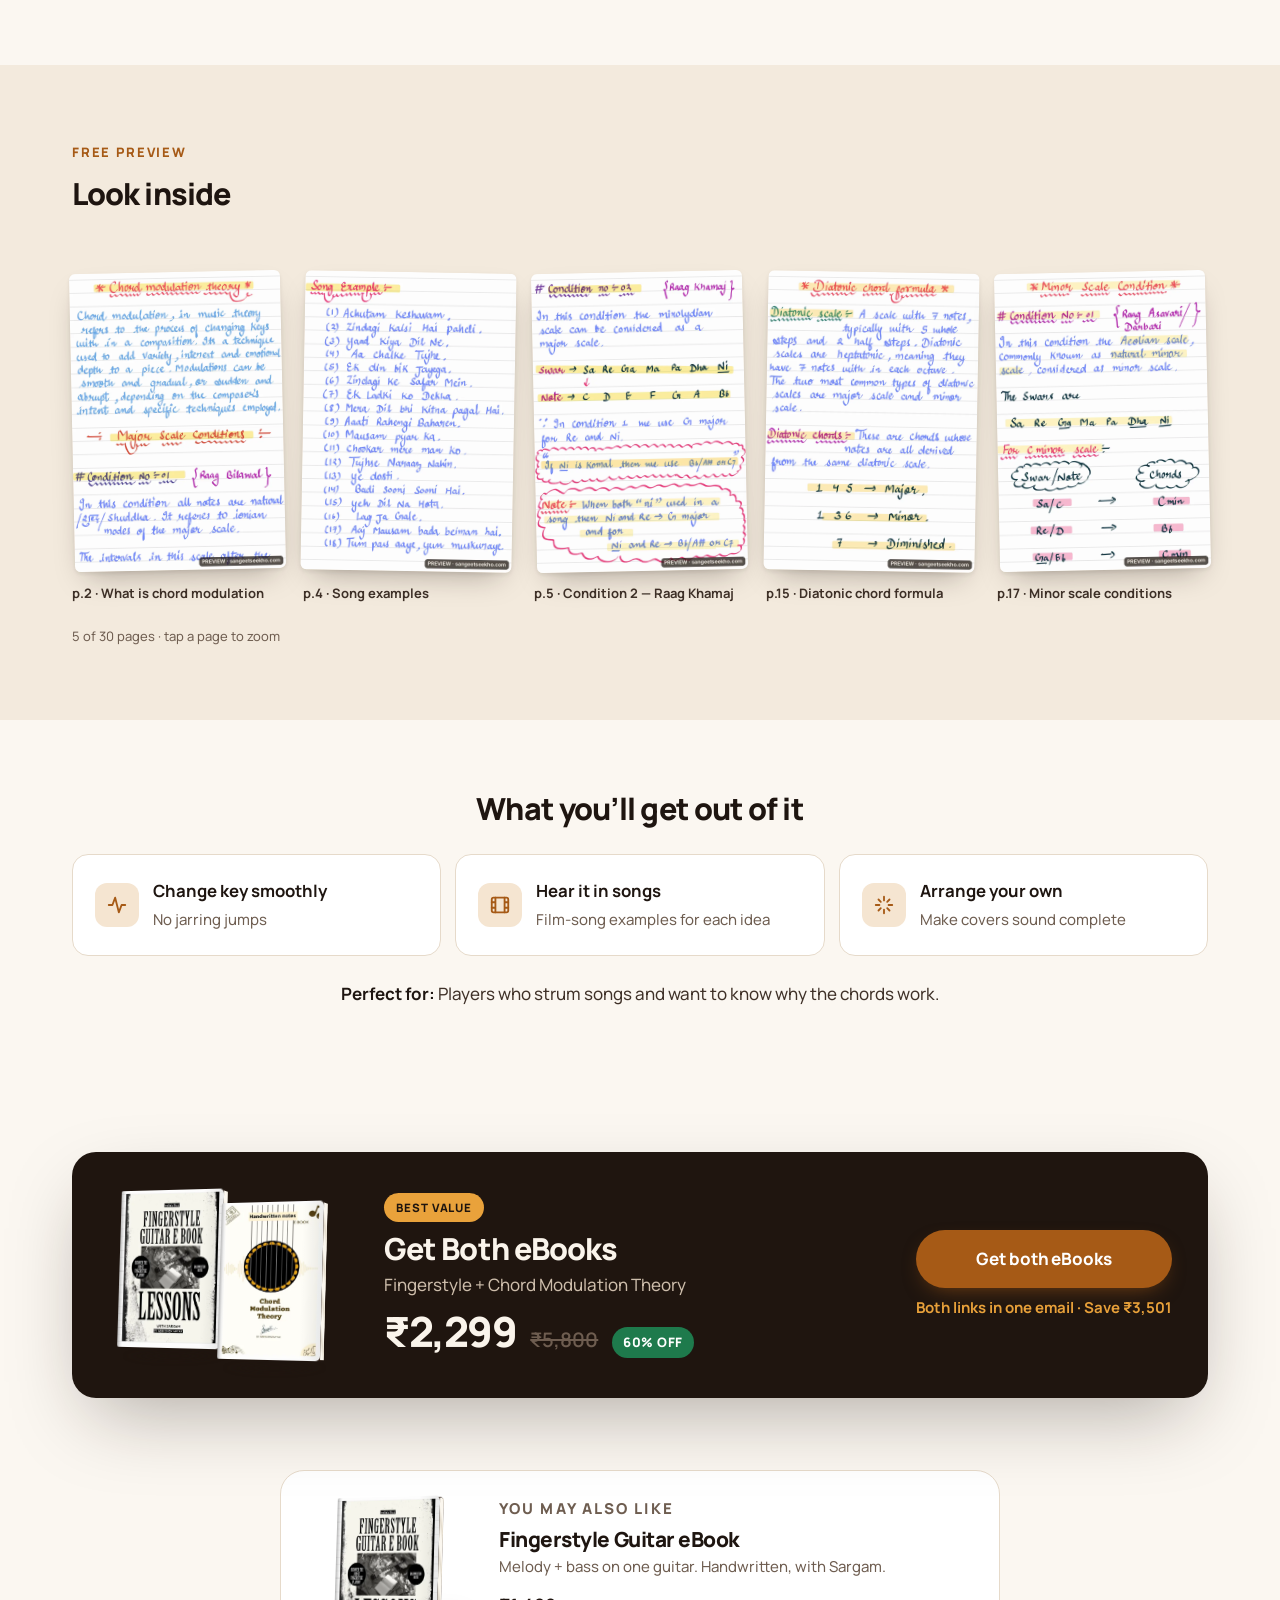
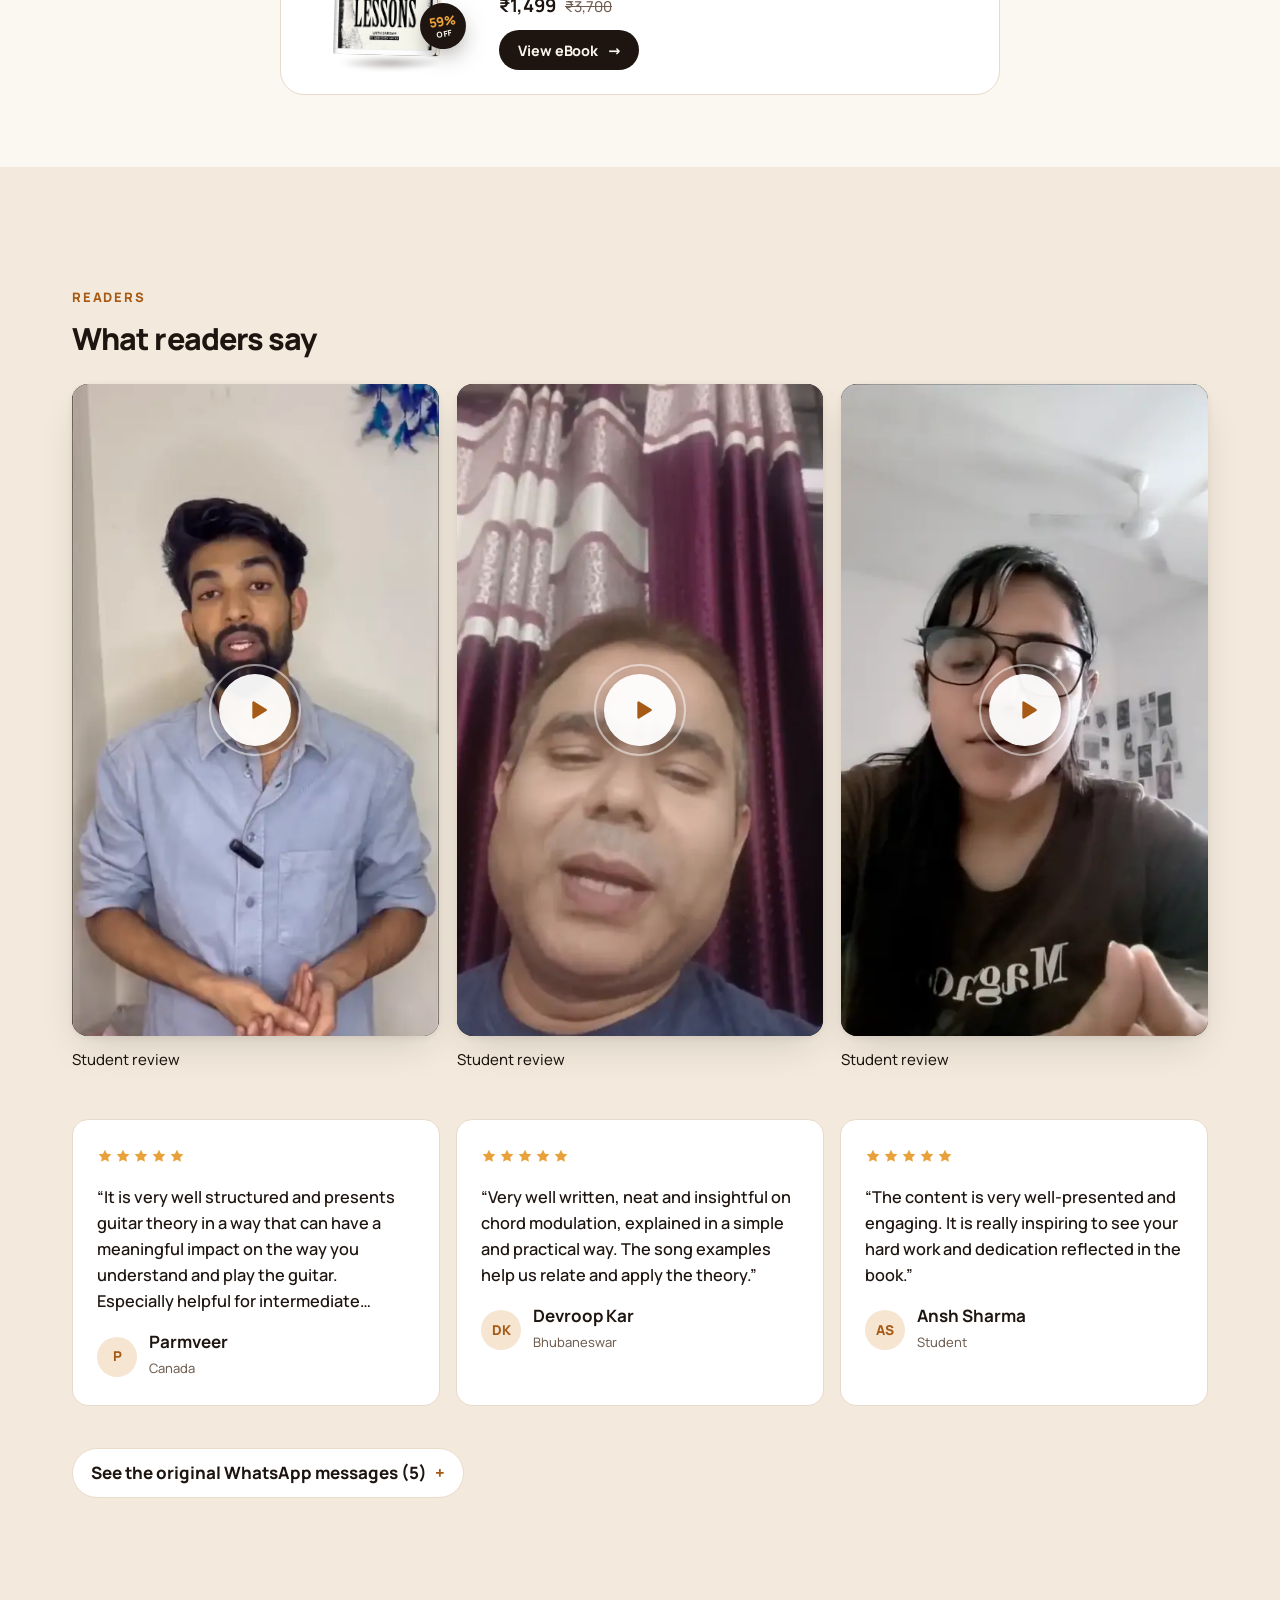
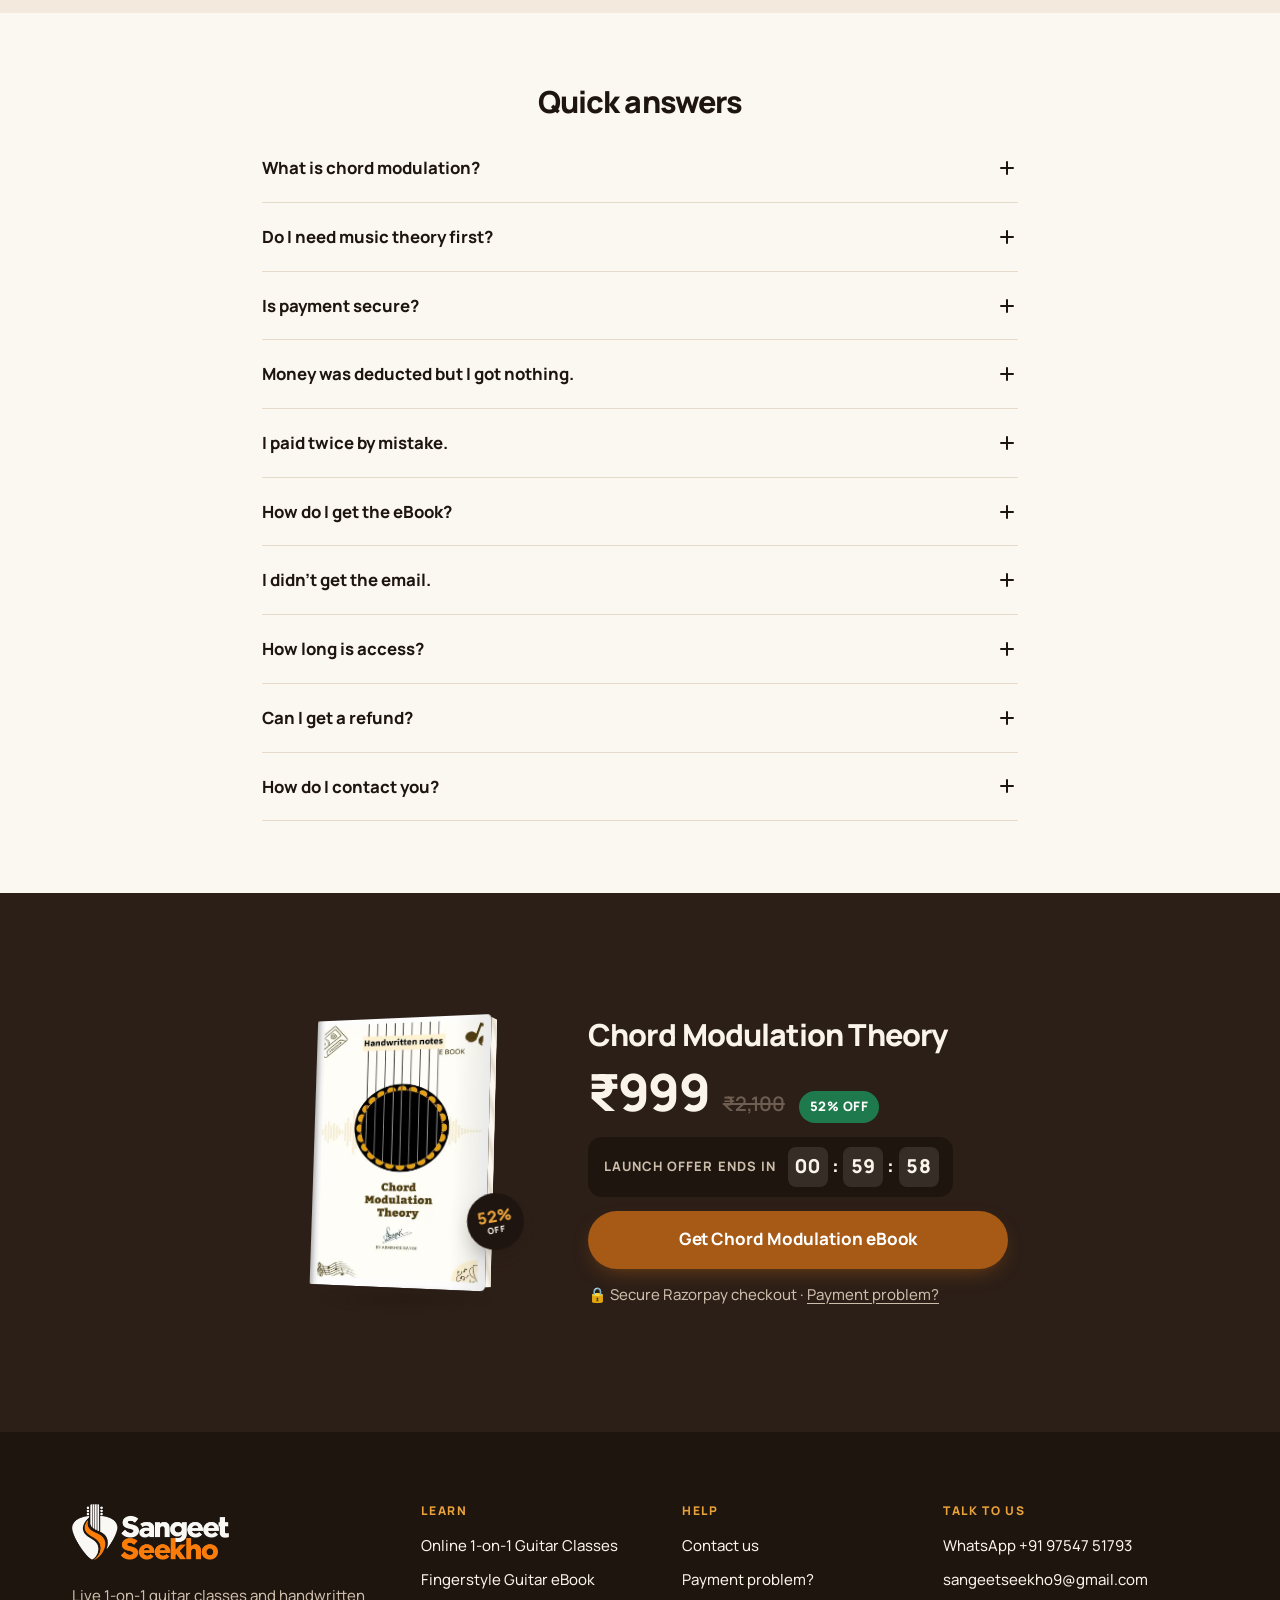
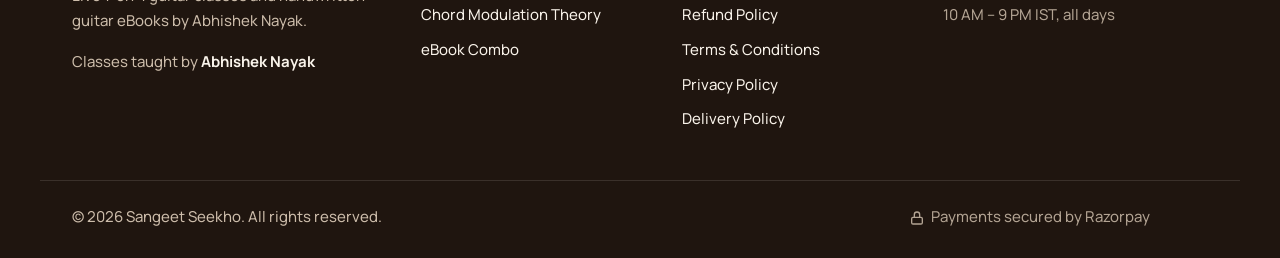
==== commit a4f6b818: "Add files via upload" ====
--- a/chord-modulation-theory/index.html
+++ b/chord-modulation-theory/index.html
@@ -19,8 +19,9 @@
   <meta name="twitter:card" content="summary_large_image">
   <meta name="twitter:image" content="https://sangeetseekho.com/assets/img/og/og-chord-modulation.jpg">
   <link rel="icon" href="/favicon.ico" sizes="any">
-  <link rel="icon" type="image/png" sizes="192x192" href="/assets/img/brand/icon-192.png">
-  <link rel="apple-touch-icon" href="/assets/img/brand/icon-180.png">
+  <link rel="icon" type="image/png" sizes="48x48" href="/assets/img/brand/favicon-light-48.png" media="(prefers-color-scheme: light)">
+  <link rel="icon" type="image/png" sizes="48x48" href="/assets/img/brand/favicon-dark-48.png" media="(prefers-color-scheme: dark)">
+  <link rel="apple-touch-icon" href="/assets/img/brand/favicon-dark-180.png">
   <link rel="manifest" href="/site.webmanifest">
   <link rel="preload" href="/assets/fonts/manrope-latin.woff2" as="font" type="font/woff2" crossorigin>
   <link rel="preconnect" href="https://checkout.razorpay.com">
--- a/css/components.css
+++ b/css/components.css
@@ -389,3 +389,15 @@
   .buybar-price { flex-shrink: 0; }
   .buybar .btn { min-width: 0; flex: 1 1 auto; padding: 0 14px; font-size: .9rem; white-space: normal; line-height: 1.15; }
 }
+
+/* ---------- v3: master logo images ---------- */
+.logo .logo-img { height: 46px; width: auto; display: block; }
+.logo--light .logo-img { height: 56px; }
+@media (max-width: 380px) { .logo .logo-img { height: 36px; } }
+/* Mobile: compact round payment-help button so floaters cover less content */
+@media (max-width: 560px) {
+  .floater--pay { width: 46px; height: 46px; padding: 0; border-radius: 50%; position: relative; margin-right: 6px; }
+  .floater--pay .floater-label { position: absolute; width: 1px; height: 1px; overflow: hidden; clip: rect(0 0 0 0); white-space: nowrap; }
+  .floater--pay::after { content: "₹"; position: absolute; top: -4px; right: -4px; width: 18px; height: 18px; border-radius: 50%; background: var(--gold); color: var(--espresso); font-size: 11px; font-weight: 800; display: grid; place-items: center; }
+  .floater--wa { width: 54px; height: 54px; }
+}
--- a/css/sections.css
+++ b/css/sections.css
@@ -413,3 +413,57 @@
 .ck-fail-ico { width: 52px; height: 52px; border-radius: 50%; display: grid; place-items: center; background: var(--danger-soft); color: var(--danger); font-weight: 800; font-size: 1.5rem; margin-bottom: 8px; }
 .final-buy { background: var(--espresso-2); }
 .book--sm .book-sticker { right: -20%; bottom: 4%; }
+
+/* =========================================================
+   v3 — HERO CHOOSER + CURRICULUM PDF
+   ========================================================= */
+.chooser { margin-bottom: 34px; }
+.chooser-q { margin: 0 0 12px; font-size: var(--fs-sm); font-weight: 700; color: var(--on-dark); }
+.chooser-main { display: grid; grid-template-columns: 1fr 1fr; gap: 12px; }
+.choice { display: flex; align-items: center; gap: 12px; padding: 16px; border-radius: 18px; border: 1.5px solid rgba(250,244,235,.18); background: rgba(250,244,235,.06); color: var(--on-dark); text-align: left; transition: background .2s, border-color .2s, transform .2s var(--ease); -webkit-tap-highlight-color: transparent; }
+.choice:hover { background: rgba(250,244,235,.12); border-color: rgba(250,244,235,.4); transform: translateY(-2px); }
+.choice[data-choose="classes"] { background: var(--brand); border-color: var(--brand); }
+.choice[data-choose="classes"]:hover { background: var(--brand-hover); border-color: var(--brand-hover); }
+.choice.is-open { border-color: var(--gold); background: rgba(233,162,59,.12); }
+.choice-ico { flex-shrink: 0; width: 42px; height: 42px; border-radius: 12px; display: grid; place-items: center; background: rgba(255,255,255,.14); }
+.choice-ico svg { width: 22px; height: 22px; fill: none; stroke: currentColor; stroke-width: 2; stroke-linecap: round; stroke-linejoin: round; }
+.choice-txt { display: grid; flex: 1; min-width: 0; line-height: 1.25; }
+.choice-txt b { font-size: 1.02rem; font-weight: 800; }
+.choice-txt small { color: rgba(250,244,235,.78); font-weight: 600; }
+.choice-arrow { font-size: 1.2rem; font-weight: 800; transition: transform .2s var(--ease); }
+.choice.is-open .choice-arrow { transform: rotate(90deg); }
+.chooser-sub { display: grid; grid-template-columns: 1fr 1fr; gap: 10px; margin-top: 10px; animation: drop .25s var(--ease); }
+.chooser-sub[hidden] { display: none; }
+.sub-choice { display: flex; align-items: center; gap: 12px; padding: 10px 14px 10px 10px; border-radius: 14px; background: var(--bg); color: var(--ink); text-decoration: none; box-shadow: var(--shadow-sm); transition: transform .2s var(--ease); }
+.sub-choice:hover { transform: translateY(-2px); color: var(--ink); }
+.sub-choice img { width: 40px; height: auto; border-radius: 3px; box-shadow: 0 3px 8px rgba(0,0,0,.25); flex-shrink: 0; }
+.sub-choice span:nth-child(2) { display: grid; flex: 1; line-height: 1.25; }
+.sub-choice b { font-size: .95rem; }
+.sub-choice small { color: var(--muted); font-weight: 600; }
+@media (max-width: 560px) {
+  .chooser-main, .chooser-sub { grid-template-columns: 1fr; }
+  .choice { padding: 14px; }
+}
+
+.month-grid { display: grid; grid-template-columns: repeat(3, 1fr); gap: 14px; }
+@media (max-width: 860px) { .month-grid { grid-template-columns: 1fr; } }
+.month-card { padding: 22px; border-radius: var(--radius); background: var(--surface); border: 1px solid var(--line); }
+.month-card h3 { font-size: 1.2rem; margin: 12px 0 10px; }
+.month-card ul { list-style: none; display: grid; gap: 7px; font-size: var(--fs-sm); }
+.month-card li { padding-left: 22px; position: relative; }
+.month-card li::before { content: "✓"; position: absolute; left: 0; color: var(--success); font-weight: 800; }
+.curr-pdf { margin-top: 28px; padding: 22px; border-radius: var(--radius-lg); background: var(--surface); border: 1px solid var(--line); }
+.curr-pdf-head { display: flex; justify-content: space-between; align-items: baseline; gap: 10px; flex-wrap: wrap; margin-bottom: 14px; }
+.curr-pdf-head h3 { margin: 0; }
+.curr-pages { display: grid; grid-auto-flow: column; grid-auto-columns: minmax(180px, 1fr); gap: 16px; overflow-x: auto; scroll-snap-type: x mandatory; padding-bottom: 6px; }
+.curr-page { scroll-snap-align: start; border: 1px solid var(--line); padding: 0; border-radius: 10px; overflow: hidden; background: #000; cursor: zoom-in; box-shadow: var(--shadow-sm); transition: transform .2s var(--ease); max-height: 360px; }
+.curr-page:hover, .curr-page:focus-visible { transform: translateY(-3px); }
+.curr-page img { width: 100%; height: 100%; object-fit: cover; object-position: top; }
+@media (max-width: 560px) { .curr-pages { grid-auto-columns: 72%; } }
+@media (max-width: 900px) {
+  .page-classes .hero-media { height: 40vh; min-height: 260px; max-height: 420px; }
+  .page-classes .hero-grid { margin-top: -90px; }
+  .page-classes .hero h1 { font-size: clamp(1.9rem, 1.2rem + 3.6vw, 2.6rem); margin-bottom: 12px; }
+  .page-classes .hero .lead { font-size: 1rem; margin-bottom: 18px; }
+  .chooser { margin-bottom: 24px; }
+}
